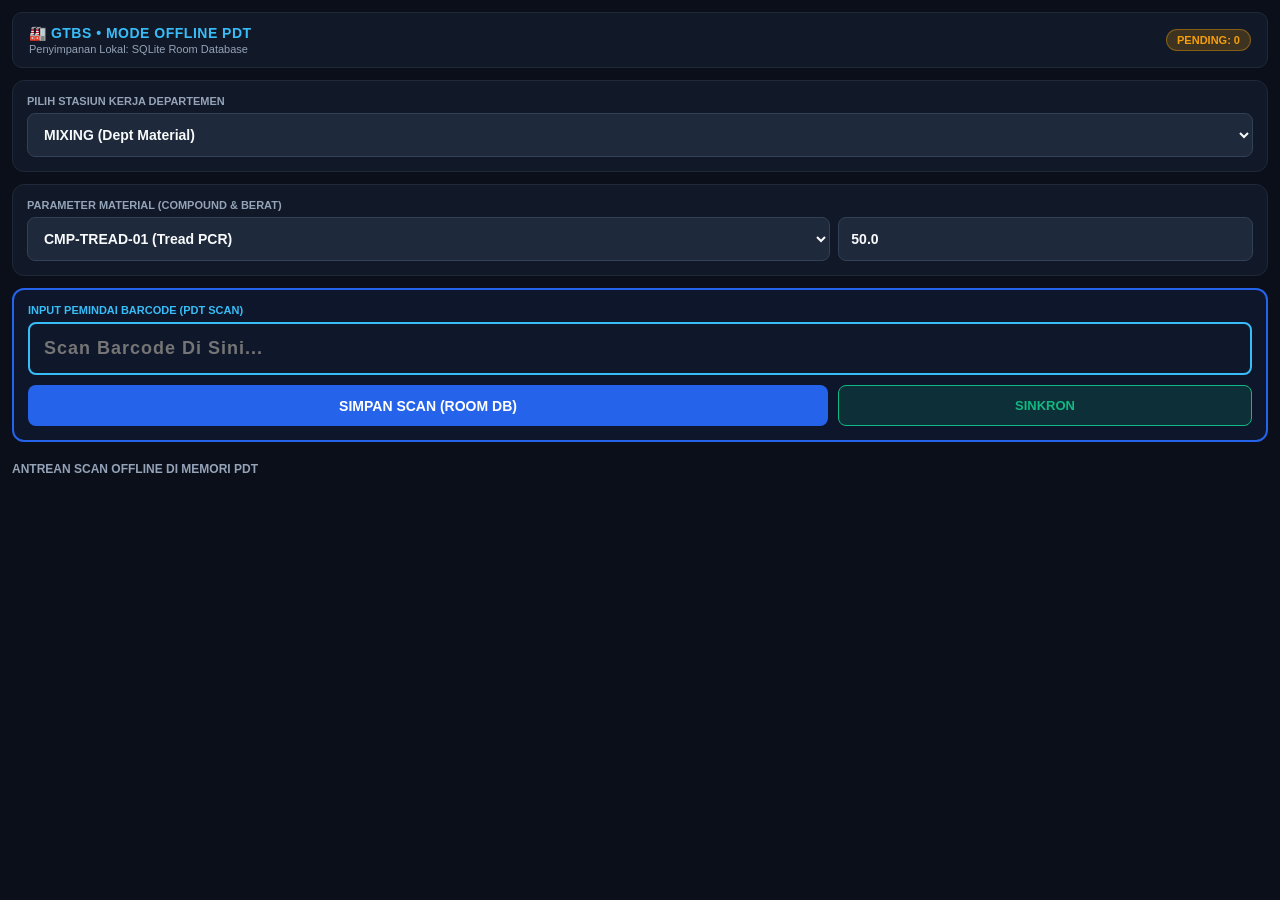
==== mobile/app/src/main/assets/www/index.html @ cff424f1 "Update UI/UX mobile app" ====
﻿<!DOCTYPE html>
<html lang="id">
<head>
    <meta charset="UTF-8">
    <meta name="viewport" content="width=device-width, initial-scale=1.0, maximum-scale=1.0, user-scalable=no">
    <title>GTBS - Mode Offline PDT (Local Room DB)</title>
    <link rel="stylesheet" href="style.css">
    <style>
        body {
            background-color: #0b0f19;
            color: #f9fafb;
            padding: 12px;
            font-family: 'Inter', -apple-system, sans-serif;
            margin: 0;
            display: flex;
            flex-direction: column;
            min-height: 100vh;
        }
        .offline-header {
            display: flex;
            justify-content: space-between;
            align-items: center;
            background: #111827;
            border: 1px solid #1f2937;
            padding: 12px 16px;
            border-radius: 10px;
            margin-bottom: 12px;
        }
        .offline-title {
            font-size: 14px;
            font-weight: 800;
            color: #38bdf8;
            letter-spacing: 0.5px;
        }
        .offline-badge {
            background: rgba(245, 158, 11, 0.2);
            color: #f59e0b;
            border: 1px solid rgba(245, 158, 11, 0.4);
            padding: 4px 10px;
            border-radius: 20px;
            font-size: 11px;
            font-weight: 700;
        }
        .pdt-card {
            background: #111827;
            border: 1px solid #1f2937;
            border-radius: 12px;
            padding: 14px;
            margin-bottom: 12px;
        }
        .pdt-label {
            font-size: 11px;
            font-weight: 700;
            color: #94a3b8;
            margin-bottom: 6px;
            text-transform: uppercase;
        }
        .pdt-select, .pdt-input {
            width: 100%;
            background: #1e293b;
            border: 1.5px solid #334155;
            color: #f8fafc;
            padding: 12px;
            border-radius: 8px;
            font-size: 14px;
            font-weight: 600;
            outline: none;
            box-sizing: border-box;
        }
        .pdt-select:focus, .pdt-input:focus {
            border-color: #38bdf8;
            box-shadow: 0 0 10px rgba(56, 189, 248, 0.3);
        }
        .pdt-scan-box {
            border: 2px solid #2563eb;
            background: rgba(37, 99, 235, 0.08);
            border-radius: 12px;
            padding: 14px;
            margin-bottom: 12px;
        }
        .pdt-scan-input {
            width: 100%;
            background: #0f172a;
            border: 2px solid #38bdf8;
            color: #ffffff;
            font-size: 18px;
            font-weight: 800;
            padding: 14px;
            border-radius: 8px;
            letter-spacing: 1px;
            box-sizing: border-box;
            outline: none;
        }
        .btn-action-row {
            display: flex;
            gap: 10px;
            margin-top: 10px;
        }
        .btn-pdt-submit {
            flex: 2;
            background: #2563eb;
            color: #ffffff;
            border: none;
            padding: 12px;
            border-radius: 8px;
            font-weight: 700;
            font-size: 14px;
            cursor: pointer;
        }
        .btn-pdt-sync {
            flex: 1;
            background: rgba(16, 185, 129, 0.15);
            color: #10b981;
            border: 1.5px solid #10b981;
            padding: 12px;
            border-radius: 8px;
            font-weight: 700;
            font-size: 13px;
            cursor: pointer;
        }
        .history-card {
            background: #1e293b;
            border: 1px solid #334155;
            padding: 10px 14px;
            border-radius: 8px;
            margin-bottom: 8px;
            display: flex;
            justify-content: space-between;
            align-items: center;
        }
        .history-bc {
            font-size: 13px;
            font-weight: 700;
            color: #f1f5f9;
        }
        .history-sub {
            font-size: 11px;
            color: #94a3b8;
            margin-top: 2px;
        }
        .badge-pending {
            background: rgba(245, 158, 11, 0.2);
            color: #f59e0b;
            font-size: 10px;
            font-weight: 700;
            padding: 3px 8px;
            border-radius: 4px;
            border: 1px solid rgba(245, 158, 11, 0.4);
        }
    </style>
</head>
<body>

    <!-- TOP HEADER -->
    <div class="offline-header">
        <div>
            <div class="offline-title">🏭 GTBS &bull; MODE OFFLINE PDT</div>
            <div style="font-size: 11px; color: #94a3b8; margin-top: 2px;">Penyimpanan Lokal: SQLite Room Database</div>
        </div>
        <div class="offline-badge" id="badgePendingCount">PENDING: 0</div>
    </div>

    <!-- STATION SELECTOR -->
    <div class="pdt-card">
        <div class="pdt-label">PILIH STASIUN KERJA DEPARTEMEN</div>
        <select class="pdt-select" id="selStation" onchange="switchStationUI()">
            <option value="MIXING_PRODUCED">MIXING (Dept Material)</option>
            <option value="CALENDERING_PRODUCED">CALENDERING (Dept Material)</option>
            <option value="BUILDING_GT_PRODUCED">BUILDING_GT (Dept Building)</option>
            <option value="LORI_CURING_TRANSFER">LORI_CURING (Dept Building)</option>
            <option value="CURING_PRESS_CURED">CURING_PRESS (Dept Curing)</option>
            <option value="TIRE_REPAIRED">REPAIR (Dept Curing)</option>
            <option value="FINAL_INSPECTION_RECORDED">FINAL_INSPECTION (Dept FI)</option>
            <option value="WAREHOUSE_STORED">WAREHOUSE (Gudang Ban Jadi)</option>
        </select>
    </div>

    <!-- CONTEXTUAL PARAMETERS -->
    <div class="pdt-card" id="cardParams">
        <div class="pdt-label" id="lblParamTitle">PARAMETER MATERIAL</div>
        
        <!-- Mixing / Calendering -->
        <div id="grpMaterial" style="display: flex; gap: 8px;">
            <select class="pdt-select" id="selCompound" style="flex: 2;">
                <option value="CMP-TREAD-01">CMP-TREAD-01 (Tread PCR)</option>
                <option value="CMP-SIDE-02">CMP-SIDE-02 (Sidewall)</option>
                <option value="CMP-BASE-01">CMP-BASE-01 (Base)</option>
                <option value="CMP-TBR-01">CMP-TBR-01 (Truck/Bus)</option>
            </select>
            <input type="number" step="0.1" class="pdt-input" id="inpWeight" placeholder="Kg" value="50.0" style="flex: 1;">
        </div>

        <!-- Building GT -->
        <div id="grpBuilding" style="display: none; gap: 8px;">
            <select class="pdt-select" id="selSpec" style="flex: 2;">
                <option value="185/65 R15 ECO">185/65 R15 ECO</option>
                <option value="225/65 R17 HP">225/65 R17 HP</option>
                <option value="195/75 R16C LTR">195/75 R16C LTR</option>
            </select>
            <input type="text" class="pdt-input" id="inpMachine" placeholder="Mesin" value="TBM-01" style="flex: 1;">
        </div>

        <!-- Curing -->
        <div id="grpCuring" style="display: none; gap: 8px;">
            <select class="pdt-select" id="selCavity" style="flex: 1;">
                <option value="LEFT">Cavity LEFT (Kiri)</option>
                <option value="RIGHT">Cavity RIGHT (Kanan)</option>
            </select>
            <select class="pdt-select" id="selDefect" style="flex: 1;">
                <option value="None">None (Normal)</option>
                <option value="Blister">Blister</option>
                <option value="Tread crack">Tread crack</option>
            </select>
        </div>

        <!-- Final Inspection -->
        <div id="grpInspection" style="display: none; gap: 8px;">
            <select class="pdt-select" id="selQcGrade" style="flex: 1;">
                <option value="PASS">PASS (Lolos QC)</option>
                <option value="REPAIR">REPAIR</option>
                <option value="SCRAP">SCRAP</option>
            </select>
            <input type="text" class="pdt-input" id="inpDefectNotes" placeholder="Catatan Cacat" style="flex: 1;">
        </div>

        <!-- Warehouse -->
        <div id="grpWarehouse" style="display: none;">
            <input type="text" class="pdt-input" id="inpRackCode" placeholder="Scan / Ketik Lokasi Rak (RAK-A01)" value="RAK-A01">
        </div>
    </div>

    <!-- SCANNER INPUT -->
    <div class="pdt-scan-box">
        <div class="pdt-label" style="color: #38bdf8;">INPUT PEMINDAI BARCODE (PDT SCAN)</div>
        <input type="text" class="pdt-scan-input" id="inpBarcode" placeholder="Scan Barcode Di Sini..." autofocus autocomplete="off">
        <div class="btn-action-row">
            <button class="btn-pdt-submit" onclick="submitScan()">SIMPAN SCAN (ROOM DB)</button>
            <button class="btn-pdt-sync" onclick="syncServer()">SINKRON</button>
        </div>
    </div>

    <!-- RECENT OFFLINE SCANS -->
    <div style="font-size: 12px; font-weight: 700; color: #94a3b8; margin: 8px 0;">ANTREAN SCAN OFFLINE DI MEMORI PDT</div>
    <div id="historyList"></div>

    <script>
        let localHistory = [];

        function switchStationUI() {
            const st = document.getElementById('selStation').value;
            document.getElementById('grpMaterial').style.display = 'none';
            document.getElementById('grpBuilding').style.display = 'none';
            document.getElementById('grpCuring').style.display = 'none';
            document.getElementById('grpInspection').style.display = 'none';
            document.getElementById('grpWarehouse').style.display = 'none';

            if (st.includes('MIXING') || st.includes('CALENDERING')) {
                document.getElementById('grpMaterial').style.display = 'flex';
                document.getElementById('lblParamTitle').innerText = 'PARAMETER MATERIAL (COMPOUND & BERAT)';
            } else if (st.includes('BUILDING') || st.includes('LORI')) {
                document.getElementById('grpBuilding').style.display = 'flex';
                document.getElementById('lblParamTitle').innerText = 'PARAMETER PERAKITAN TBM (UKURAN & MESIN)';
            } else if (st.includes('CURING') || st.includes('REPAIR')) {
                document.getElementById('grpCuring').style.display = 'flex';
                document.getElementById('lblParamTitle').innerText = 'PARAMETER CURING (CAVITY & DEFECT)';
            } else if (st.includes('FINAL_INSPECTION')) {
                document.getElementById('grpInspection').style.display = 'flex';
                document.getElementById('lblParamTitle').innerText = 'PARAMETER QC INSPECTION (GRADE)';
            } else if (st.includes('WAREHOUSE')) {
                document.getElementById('grpWarehouse').style.display = 'block';
                document.getElementById('lblParamTitle').innerText = 'SMART RACK ROUTING (LOKASI RAK)';
            }
            document.getElementById('inpBarcode').focus();
        }

        function submitScan() {
            const inp = document.getElementById('inpBarcode');
            const barcode = inp.value.trim().toUpperCase();
            if (!barcode) {
                alert('Silakan scan atau masukkan barcode!');
                return;
            }

            const station = document.getElementById('selStation').value;
            let details = "Stasiun " + station;
            let qty = 1.0;
            let status = "NORMAL";

            if (station.includes('MIXING') || station.includes('CALENDERING')) {
                const cmp = document.getElementById('selCompound').value;
                qty = parseFloat(document.getElementById('inpWeight').value) || 50.0;
                details = "Material: " + cmp + " (" + qty + " Kg)";
            } else if (station.includes('BUILDING')) {
                const spec = document.getElementById('selSpec').value;
                const mch = document.getElementById('inpMachine').value;
                details = "Spec: " + spec + " | Mesin: " + mch;
            } else if (station.includes('CURING') || station.includes('REPAIR')) {
                const cav = document.getElementById('selCavity').value;
                const def = document.getElementById('selDefect').value;
                details = "Cavity: " + cav + " | Defect: " + def;
            } else if (station.includes('FINAL_INSPECTION')) {
                status = document.getElementById('selQcGrade').value;
                details = "Grade QC: " + status;
            } else if (station.includes('WAREHOUSE')) {
                const rk = document.getElementById('inpRackCode').value;
                details = "Alokasi Rak: " + rk;
            }

            // Save to native Android Room Database
            if (window.AndroidPDT) {
                window.AndroidPDT.saveOfflineScan(barcode, station, details, qty, status);
            }

            localHistory.unshift({ barcode: barcode, station: station, details: details, time: new Date().toLocaleTimeString() });
            inp.value = '';
            inp.focus();
            renderHistory();
        }

        function renderHistory() {
            const list = document.getElementById('historyList');
            list.innerHTML = '';
            localHistory.slice(0, 15).forEach(item => {
                const card = document.createElement('div');
                card.className = 'history-card';
                card.innerHTML = `
                    <div>
                        <div class="history-bc">${item.barcode}</div>
                        <div class="history-sub">${item.station} &bull; ${item.details}</div>
                    </div>
                    <div class="badge-pending">PENDING (LOCAL)</div>
                `;
                list.appendChild(card);
            });

            if (window.AndroidPDT) {
                document.getElementById('badgePendingCount').innerText = 'PENDING: ' + window.AndroidPDT.getPendingCount();
            } else {
                document.getElementById('badgePendingCount').innerText = 'PENDING: ' + localHistory.length;
            }
        }

        function syncServer() {
            if (window.AndroidPDT) {
                window.AndroidPDT.syncNow();
                window.AndroidPDT.showToast('Mencoba menyinkronkan data antrean offline...');
            } else {
                alert('Mencoba sinkronisasi ke server...');
            }
        }

        document.getElementById('inpBarcode').addEventListener('keypress', function(e) {
            if (e.key === 'Enter') {
                submitScan();
            }
        });

        window.onload = function() {
            switchStationUI();
            if (window.AndroidPDT) {
                document.getElementById('badgePendingCount').innerText = 'PENDING: ' + window.AndroidPDT.getPendingCount();
            }
        };
    </script>
</body>
</html>
---- mobile/app/src/main/assets/www/style.css ----
/* ==========================================================================
   GTBS - Gajah Tunggal Barcode System (ERP + SCADA)
   Modern Premium Dark/Light Responsive UI
   ========================================================================== */

:root {
    --bg-primary: #0b0f19;
    --bg-secondary: #111827;
    --bg-card: rgba(17, 24, 39, 0.85);
    --bg-input: #1f2937;
    --border-color: #374151;
    --text-primary: #f9fafb;
    --text-secondary: #9ca3af;
    --text-muted: #6b7280;
    
    --color-accent: #3b82f6;
    --color-accent-hover: #2563eb;
    --color-success: #10b981;
    --color-warning: #f59e0b;
    --color-danger: #ef4444;
    --color-info: #06b6d4;

    --sidebar-width: 260px;
    --header-height: 64px;
    --radius-sm: 6px;
    --radius-md: 10px;
    --radius-lg: 14px;
    --shadow-main: 0 10px 25px -5px rgba(0, 0, 0, 0.4), 0 8px 10px -6px rgba(0, 0, 0, 0.3);
}

[data-theme="light"] {
    --bg-primary: #f3f4f6;
    --bg-secondary: #ffffff;
    --bg-card: rgba(255, 255, 255, 0.95);
    --bg-input: #f9fafb;
    --border-color: #e5e7eb;
    --text-primary: #111827;
    --text-secondary: #4b5563;
    --text-muted: #9ca3af;
    --shadow-main: 0 10px 25px -5px rgba(0, 0, 0, 0.08), 0 8px 10px -6px rgba(0, 0, 0, 0.04);
}

* {
    margin: 0;
    padding: 0;
    box-sizing: border-box;
    font-family: 'Inter', -apple-system, BlinkMacSystemFont, "Segoe UI", Roboto, sans-serif;
}

body {
    background-color: var(--bg-primary);
    color: var(--text-primary);
    min-height: 100vh;
    display: flex;
    overflow-x: hidden;
}

/* Sidebar */
.sidebar {
    width: var(--sidebar-width);
    background: var(--bg-secondary);
    border-right: 1px solid var(--border-color);
    display: flex;
    flex-direction: column;
    position: fixed;
    top: 0;
    bottom: 0;
    left: 0;
    z-index: 100;
    transition: transform 0.3s ease;
}

.sidebar-header {
    height: var(--header-height);
    display: flex;
    align-items: center;
    padding: 0 20px;
    gap: 12px;
    border-bottom: 1px solid var(--border-color);
}

.sidebar-logo {
    width: 38px;
    height: 38px;
    background: linear-gradient(135deg, #2563eb, #1d4ed8);
    border-radius: var(--radius-md);
    display: flex;
    align-items: center;
    justify-content: center;
    color: #fff;
    font-weight: 800;
    font-size: 18px;
    box-shadow: 0 4px 12px rgba(37, 99, 235, 0.4);
}

.sidebar-title {
    font-size: 17px;
    font-weight: 700;
    color: var(--text-primary);
    letter-spacing: -0.3px;
}

.sidebar-subtitle {
    font-size: 11px;
    color: var(--text-secondary);
    font-weight: 500;
}

.sidebar-nav {
    flex: 1;
    overflow-y: auto;
    padding: 16px 12px;
    display: flex;
    flex-direction: column;
    gap: 4px;
}

.nav-section-title {
    font-size: 11px;
    text-transform: uppercase;
    font-weight: 700;
    letter-spacing: 0.8px;
    color: var(--text-muted);
    padding: 12px 12px 6px 12px;
}

.nav-item {
    display: flex;
    align-items: center;
    gap: 12px;
    padding: 10px 14px;
    color: var(--text-secondary);
    text-decoration: none;
    font-size: 13.5px;
    font-weight: 500;
    border-radius: var(--radius-sm);
    transition: all 0.2s ease;
}

.nav-item:hover {
    background: rgba(59, 130, 246, 0.1);
    color: var(--color-accent);
}

.nav-item.active {
    background: var(--color-accent);
    color: #ffffff;
    font-weight: 600;
    box-shadow: 0 4px 12px rgba(59, 130, 246, 0.35);
}

.nav-item svg {
    width: 18px;
    height: 18px;
    flex-shrink: 0;
}

.sidebar-footer {
    padding: 16px;
    border-top: 1px solid var(--border-color);
    background: rgba(0,0,0,0.05);
}

.user-badge {
    display: flex;
    align-items: center;
    gap: 10px;
}

.user-avatar {
    width: 36px;
    height: 36px;
    border-radius: 50%;
    background: linear-gradient(135deg, #10b981, #059669);
    display: flex;
    align-items: center;
    justify-content: center;
    color: white;
    font-weight: 700;
    font-size: 14px;
}

.user-meta {
    flex: 1;
    overflow: hidden;
}

.user-name {
    font-size: 13px;
    font-weight: 600;
    white-space: nowrap;
    overflow: hidden;
    text-overflow: ellipsis;
}

.user-role {
    font-size: 11px;
    color: var(--color-accent);
    text-transform: capitalize;
}

/* Main Content Area */
.main-wrapper {
    flex: 1;
    margin-left: var(--sidebar-width);
    display: flex;
    flex-direction: column;
    min-height: 100vh;
    width: calc(100% - var(--sidebar-width));
}

.header {
    min-height: var(--header-height);
    background: var(--bg-secondary);
    border-bottom: 1px solid var(--border-color);
    display: flex;
    align-items: center;
    justify-content: space-between;
    padding: 0 20px;
    position: sticky;
    top: 0;
    z-index: 90;
    gap: 12px;
}

.header-left {
    display: flex;
    align-items: center;
    gap: 12px;
    min-width: 0;
    flex: 1;
}

.header-heading-group {
    display: flex;
    align-items: center;
    gap: 10px;
    min-width: 0;
    flex-wrap: wrap;
}

.mobile-toggle {
    display: none;
    background: transparent;
    border: none;
    color: var(--text-primary);
    cursor: pointer;
    padding: 6px;
    flex-shrink: 0;
}

.page-title {
    font-size: clamp(14px, 1.8vw, 18px);
    font-weight: 700;
    color: var(--text-primary);
    white-space: nowrap;
    overflow: hidden;
    text-overflow: ellipsis;
    max-width: 320px;
}

.shift-pill {
    display: inline-flex;
    align-items: center;
    gap: 6px;
    background: rgba(59, 130, 246, 0.12);
    border: 1px solid rgba(59, 130, 246, 0.28);
    color: #60a5fa;
    padding: 4px 10px;
    border-radius: 999px;
    font-size: 11.5px;
    font-weight: 600;
    white-space: nowrap;
    flex-shrink: 0;
}

.shift-pulse-dot {
    width: 6px;
    height: 6px;
    border-radius: 50%;
    background: #10b981;
    box-shadow: 0 0 6px #10b981;
    animation: pulseDot 2s infinite;
}

@keyframes pulseDot {
    0% { opacity: 0.4; }
    50% { opacity: 1; transform: scale(1.2); }
    100% { opacity: 0.4; }
}

.shift-hours {
    font-size: 10.5px;
    opacity: 0.85;
    font-weight: 500;
}

.header-right {
    display: flex;
    align-items: center;
    gap: 8px;
    flex-shrink: 0;
}

.live-clock-badge {
    display: inline-flex;
    align-items: center;
    gap: 6px;
    background: rgba(255, 255, 255, 0.04);
    border: 1px solid var(--border-color);
    padding: 6px 10px;
    border-radius: var(--radius-sm);
    font-size: 12px;
    font-weight: 600;
    color: var(--text-secondary);
    white-space: nowrap;
}

.clock-svg {
    color: var(--color-accent);
}

.clock-tz {
    font-size: 10px;
    color: var(--text-muted);
    font-weight: 500;
}

.header-btn {
    background: var(--bg-input);
    border: 1px solid var(--border-color);
    color: var(--text-primary);
    padding: 6px 10px;
    border-radius: var(--radius-sm);
    font-size: 12.5px;
    font-weight: 600;
    cursor: pointer;
    display: inline-flex;
    align-items: center;
    gap: 6px;
    text-decoration: none;
    transition: all 0.2s;
    white-space: nowrap;
    flex-shrink: 0;
}

.header-btn:hover {
    border-color: var(--color-accent);
    color: var(--color-accent);
}

.header-btn-icon {
    padding: 7px;
}

.btn-sos {
    background: rgba(239, 68, 68, 0.15);
    border-color: rgba(239, 68, 68, 0.4);
    color: #f87171;
    font-weight: 700;
}

.btn-sos:hover {
    background: #ef4444;
    border-color: #ef4444;
    color: white;
}

.btn-logout {
    background: rgba(239, 68, 68, 0.08);
    border-color: rgba(239, 68, 68, 0.25);
    color: #fca5a5;
}

.btn-logout:hover {
    background: #dc2626;
    border-color: #dc2626;
    color: white;
}

.content-body {
    padding: 24px;
    flex: 1;
}

/* Common Layout Components */
.kpi-grid {
    display: grid;
    grid-template-columns: repeat(auto-fit, minmax(220px, 1fr));
    gap: 16px;
    margin-bottom: 24px;
}

.kpi-card {
    background: var(--bg-card);
    border: 1px solid var(--border-color);
    border-radius: var(--radius-md);
    padding: 18px;
    box-shadow: var(--shadow-main);
    display: flex;
    flex-direction: column;
    gap: 8px;
    cursor: pointer;
    transition: transform 0.2s, border-color 0.2s;
}

.kpi-card:hover, .kpi-card.active {
    transform: translateY(-2px);
    border-color: var(--color-accent);
}

.kpi-title {
    font-size: 12px;
    text-transform: uppercase;
    color: var(--text-secondary);
    font-weight: 600;
    letter-spacing: 0.5px;
}

.kpi-value {
    font-size: 28px;
    font-weight: 800;
    color: var(--text-primary);
}

.kpi-meta {
    font-size: 12px;
    color: var(--text-muted);
}

.card {
    background: var(--bg-card);
    border: 1px solid var(--border-color);
    border-radius: var(--radius-md);
    padding: 20px;
    margin-bottom: 24px;
    box-shadow: var(--shadow-main);
}

.card-header {
    display: flex;
    align-items: center;
    justify-content: space-between;
    margin-bottom: 18px;
    flex-wrap: wrap;
    gap: 12px;
}

.card-title {
    font-size: 16px;
    font-weight: 700;
    color: var(--text-primary);
    display: flex;
    align-items: center;
    gap: 8px;
}

/* Forms */
.form-grid {
    display: grid;
    grid-template-columns: repeat(auto-fit, minmax(260px, 1fr));
    gap: 16px;
    margin-bottom: 16px;
}

.form-group {
    display: flex;
    flex-direction: column;
    gap: 6px;
}

.form-label {
    font-size: 12.5px;
    font-weight: 600;
    color: var(--text-secondary);
}

.form-label.required::after {
    content: " *";
    color: var(--color-danger);
}

.form-input, .form-select, .form-textarea {
    background: var(--bg-input);
    border: 1px solid var(--border-color);
    border-radius: var(--radius-sm);
    padding: 10px 14px;
    color: var(--text-primary);
    font-size: 13.5px;
    transition: border-color 0.2s, box-shadow 0.2s;
    width: 100%;
}

.form-input:focus, .form-select:focus, .form-textarea:focus {
    outline: none;
    border-color: var(--color-accent);
    box-shadow: 0 0 0 3px rgba(59, 130, 246, 0.25);
}

.form-input[readonly] {
    opacity: 0.75;
    cursor: not-allowed;
    background: rgba(0,0,0,0.1);
}

/* Buttons */
.btn {
    display: inline-flex;
    align-items: center;
    justify-content: center;
    gap: 8px;
    padding: 10px 18px;
    border-radius: var(--radius-sm);
    font-size: 13.5px;
    font-weight: 600;
    cursor: pointer;
    border: none;
    text-decoration: none;
    transition: all 0.2s ease;
}

.btn-primary {
    background: var(--color-accent);
    color: white;
}
.btn-primary:hover {
    background: var(--color-accent-hover);
}

.btn-success {
    background: var(--color-success);
    color: white;
}
.btn-success:hover {
    background: #059669;
}

.btn-danger {
    background: var(--color-danger);
    color: white;
}
.btn-danger:hover {
    background: #dc2626;
}

.btn-secondary {
    background: var(--bg-input);
    color: var(--text-primary);
    border: 1px solid var(--border-color);
}
.btn-secondary:hover {
    background: var(--border-color);
}

.btn-sm {
    padding: 6px 10px;
    font-size: 12px;
}

/* Tables */
.table-responsive {
    width: 100%;
    overflow-x: auto;
    border-radius: var(--radius-sm);
    border: 1px solid var(--border-color);
}

.table {
    width: 100%;
    border-collapse: collapse;
    font-size: 13px;
    text-align: left;
}

.table th {
    background: rgba(0,0,0,0.2);
    padding: 12px 14px;
    color: var(--text-secondary);
    font-weight: 600;
    border-bottom: 1px solid var(--border-color);
    white-space: nowrap;
}

.table td {
    padding: 12px 14px;
    border-bottom: 1px solid var(--border-color);
    color: var(--text-primary);
    vertical-align: middle;
}

.table tbody tr:hover {
    background: rgba(255, 255, 255, 0.02);
}

/* Badges */
.badge {
    display: inline-flex;
    align-items: center;
    padding: 3px 8px;
    border-radius: 999px;
    font-size: 11px;
    font-weight: 700;
    text-transform: uppercase;
}

.badge-success {
    background: rgba(16, 185, 129, 0.15);
    color: #34d399;
    border: 1px solid rgba(16, 185, 129, 0.3);
}

.badge-danger {
    background: rgba(239, 68, 68, 0.15);
    color: #f87171;
    border: 1px solid rgba(239, 68, 68, 0.3);
}

.badge-warning {
    background: rgba(245, 158, 11, 0.15);
    color: #fbbf24;
    border: 1px solid rgba(245, 158, 11, 0.3);
}

.badge-info {
    background: rgba(6, 182, 212, 0.15);
    color: #38bdf8;
    border: 1px solid rgba(6, 182, 212, 0.3);
}

/* Tabs */
.tabs {
    display: flex;
    gap: 8px;
    border-bottom: 1px solid var(--border-color);
    margin-bottom: 20px;
    overflow-x: auto;
    padding-bottom: 4px;
}

.tab-btn {
    background: transparent;
    border: none;
    color: var(--text-secondary);
    font-size: 13.5px;
    font-weight: 600;
    padding: 10px 16px;
    border-radius: var(--radius-sm);
    cursor: pointer;
    white-space: nowrap;
    transition: all 0.2s;
}

.tab-btn:hover {
    color: var(--color-accent);
    background: rgba(59, 130, 246, 0.05);
}

.tab-btn.active {
    color: white;
    background: var(--color-accent);
}

/* Modal */
.modal-overlay {
    position: fixed;
    top: 0;
    left: 0;
    right: 0;
    bottom: 0;
    background: rgba(0, 0, 0, 0.7);
    backdrop-filter: blur(4px);
    display: none;
    align-items: center;
    justify-content: center;
    z-index: 1000;
    padding: 16px;
}

.modal-overlay.open {
    display: flex;
}

.modal-dialog {
    background: var(--bg-secondary);
    border: 1px solid var(--border-color);
    border-radius: var(--radius-lg);
    width: 100%;
    max-width: 580px;
    max-height: 90vh;
    overflow-y: auto;
    box-shadow: 0 25px 50px -12px rgba(0,0,0,0.5);
    display: flex;
    flex-direction: column;
}

.modal-header {
    padding: 18px 22px;
    border-bottom: 1px solid var(--border-color);
    display: flex;
    align-items: center;
    justify-content: space-between;
}

.modal-title {
    font-size: 16px;
    font-weight: 700;
}

.modal-close {
    background: transparent;
    border: none;
    color: var(--text-secondary);
    font-size: 20px;
    cursor: pointer;
}

.modal-body {
    padding: 22px;
}

.modal-footer {
    padding: 16px 22px;
    border-top: 1px solid var(--border-color);
    display: flex;
    justify-content: flex-end;
    gap: 10px;
}

/* Warehouse 300 Racks Grid */
.rack-grid-container {
    display: grid;
    grid-template-columns: repeat(auto-fill, minmax(42px, 1fr));
    gap: 6px;
    max-height: 480px;
    overflow-y: auto;
    padding: 12px;
    background: var(--bg-input);
    border-radius: var(--radius-md);
    border: 1px solid var(--border-color);
}

.rack-cell {
    aspect-ratio: 1;
    display: flex;
    flex-direction: column;
    align-items: center;
    justify-content: center;
    border-radius: 4px;
    font-size: 10px;
    font-weight: 700;
    cursor: pointer;
    transition: transform 0.15s, box-shadow 0.15s;
    user-select: none;
}

.rack-cell:hover {
    transform: scale(1.15);
    z-index: 5;
    box-shadow: 0 4px 10px rgba(0,0,0,0.4);
}

.rack-empty {
    background: rgba(16, 185, 129, 0.2);
    border: 1px solid rgba(16, 185, 129, 0.5);
    color: #34d399;
}

.rack-occupied {
    background: rgba(239, 68, 68, 0.25);
    border: 1px solid rgba(239, 68, 68, 0.6);
    color: #f87171;
}

/* Responsive adjustments across all devices (Desktop, Tablet, Mobile) */
.sidebar-logo img {
    width: 100%;
    height: 100%;
    object-fit: contain;
    border-radius: inherit;
    display: block;
}

@media (max-width: 900px) {
    .sidebar {
        transform: translateX(-100%);
    }
    .sidebar.open {
        transform: translateX(0);
    }
    .main-wrapper {
        margin-left: 0;
        width: 100%;
    }
    .mobile-toggle {
        display: flex;
        align-items: center;
        justify-content: center;
    }
}

@media (max-width: 768px) {
    .header {
        padding: 0 12px;
        gap: 8px;
        min-height: 56px;
    }
    .header-left {
        gap: 8px;
        min-width: 0;
        flex: 1 1 auto;
        overflow: hidden;
    }
    .page-title {
        font-size: 14.5px;
        max-width: 170px;
        white-space: nowrap;
        overflow: hidden;
        text-overflow: ellipsis;
    }
    .shift-pill {
        padding: 3px 8px;
        font-size: 11px;
        flex-shrink: 0;
    }
    .shift-hours {
        display: none !important;
    }
    .header-right {
        gap: 6px;
        flex-shrink: 0;
    }
    .btn-sos-text {
        display: none !important;
    }
    .btn-logout-text {
        display: none !important;
    }
    .live-clock-badge {
        padding: 5px 8px;
        font-size: 11.5px;
    }
}

/* Penyesuaian Khusus Layar Smartphone (360px - 576px) */
/* Mencegah tabrakan antara jam digital, judul halaman, dan tombol aksi */
@media (max-width: 576px) {
    .header {
        padding: 0 8px;
        min-height: 52px;
        height: 52px;
        gap: 6px;
        justify-content: space-between;
    }
    .header-left {
        gap: 6px;
        min-width: 0;
        flex: 1 1 auto;
        overflow: hidden;
    }
    .mobile-toggle {
        padding: 4px;
        width: 32px;
        height: 32px;
        flex-shrink: 0;
    }
    .page-title {
        font-size: 13px;
        font-weight: 700;
        max-width: 135px;
        white-space: nowrap;
        overflow: hidden;
        text-overflow: ellipsis;
        flex-shrink: 1;
    }
    /* Sembunyikan badge shift di top bar HP agar judul lega (sudah tampil di sidebar & dashboard) */
    .shift-pill {
        display: none !important;
    }
    
    .header-right {
        display: flex;
        align-items: center;
        gap: 5px;
        flex-shrink: 0;
    }
    
    /* Tombol tema disembunyikan di header HP agar tidak memakan tempat (tersedia di sidebar) */
    #themeToggleBtn {
        display: none !important;
    }
    
    /* Jam digital super ramping dan jelas tanpa tabrakan */
    .live-clock-badge {
        display: inline-flex !important;
        align-items: center;
        padding: 4px 7px;
        font-size: 11px;
        font-weight: 700;
        font-family: ui-monospace, SFMono-Regular, Menlo, Monaco, Consolas, "Liberation Mono", "Courier New", monospace;
        letter-spacing: 0.3px;
        border-radius: 5px;
        background: rgba(255, 255, 255, 0.05);
        color: var(--text-primary);
        white-space: nowrap;
        flex-shrink: 0;
    }
    .clock-svg {
        display: none !important;
    }
    .clock-tz {
        display: none !important;
    }
    
    /* Tombol SOS darurat tetap menonjol dan mudah di-tap satu jari */
    .header-btn {
        padding: 5px;
        min-width: 32px;
        height: 32px;
        display: flex;
        align-items: center;
        justify-content: center;
        flex-shrink: 0;
    }
    .btn-sos {
        background: rgba(239, 68, 68, 0.25);
        border: 1px solid #ef4444;
        color: #f87171;
    }
    .btn-sos-text {
        display: none !important;
    }
    .btn-logout {
        min-width: 32px;
        height: 32px;
        padding: 5px;
    }
}

/* Layar Ekstra Sempit (<= 360px) */
@media (max-width: 360px) {
    .header {
        padding: 0 6px;
        gap: 4px;
    }
    .page-title {
        max-width: 105px;
        font-size: 12px;
    }
    .header-right {
        gap: 4px;
    }
    .live-clock-badge {
        padding: 3px 5px;
        font-size: 10.5px;
    }
}
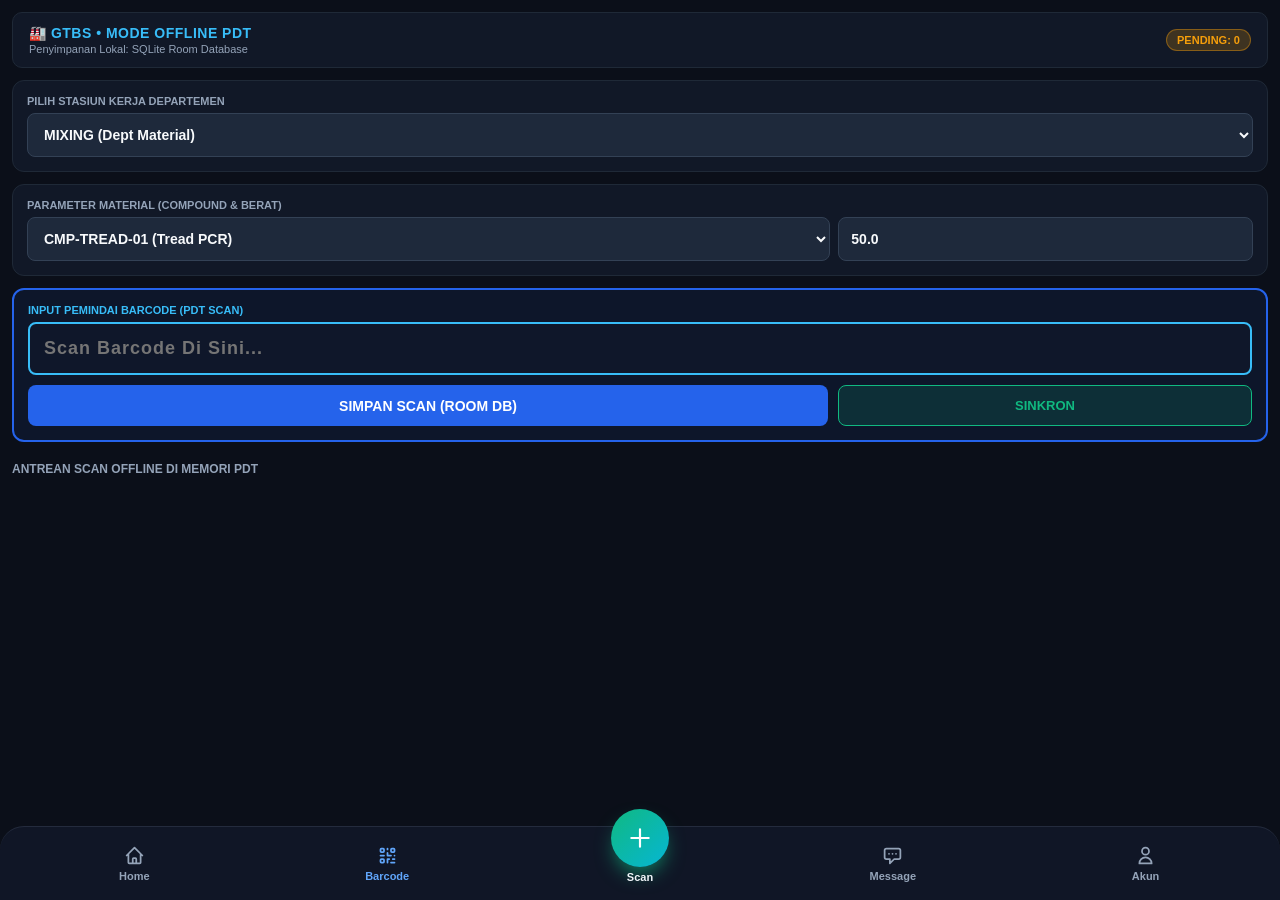
==== commit 5540f864: "feat(mobile): revamp mobile app UI/UX with 5-tab bottom navbar, center scan action, sync desk widget" ====
--- a/mobile/app/src/main/assets/www/index.html
+++ b/mobile/app/src/main/assets/www/index.html
@@ -362,5 +362,36 @@
             }
         };
     </script>
+
+    <!-- ==================== BOTTOM NAVIGATION BAR (5 TAB) ==================== -->
+    <nav class="m-bottom-nav" style="position: fixed; left: 0; right: 0; bottom: 0; z-index: 950; height: 74px; background: rgba(17, 24, 39, 0.95); border-top: 1px solid rgba(148, 163, 184, 0.15); border-radius: 24px 24px 0 0; display: flex; justify-content: space-around; align-items: center; padding: 0 8px;">
+        <a href="index.html" class="m-nav-item" style="color: #94a3b8; text-decoration: none; font-size: 11px; font-weight: 600; display: flex; flex-direction: column; align-items: center; gap: 4px; flex: 1;">
+            <svg width="21" height="21" fill="none" stroke="currentColor" viewBox="0 0 24 24"><path stroke-linecap="round" stroke-linejoin="round" stroke-width="2" d="M3 12l2-2m0 0l7-7 7 7M5 10v10a1 1 0 001 1h3m10-11l2 2m-2-2v10a1 1 0 01-1 1h-3m-6 0a1 1 0 001-1v-4a1 1 0 011-1h2a1 1 0 011 1v4a1 1 0 001 1m-6 0h6"></path></svg>
+            <span>Home</span>
+        </a>
+
+        <a href="index.html" class="m-nav-item active" style="color: #60a5fa; text-decoration: none; font-size: 11px; font-weight: 600; display: flex; flex-direction: column; align-items: center; gap: 4px; flex: 1;">
+            <svg width="21" height="21" fill="none" stroke="currentColor" viewBox="0 0 24 24"><path stroke-linecap="round" stroke-linejoin="round" stroke-width="2" d="M12 4v1m6 11h2m-6 0h-2v4m0-11v3m0 0h.01M12 12h4.01M16 20h4M4 12h4m12 0h.01M5 8h2a1 1 0 001-1V5a1 1 0 00-1-1H5a1 1 0 00-1 1v2a1 1 0 001 1zm12 0h2a1 1 0 001-1V5a1 1 0 00-1-1h-2a1 1 0 00-1 1v2a1 1 0 001 1zM5 20h2a1 1 0 001-1v-2a1 1 0 00-1-1H5a1 1 0 00-1 1v2a1 1 0 001 1z"></path></svg>
+            <span>Barcode</span>
+        </a>
+
+        <button type="button" class="m-nav-item m-scan-action armed" onclick="document.getElementById('barcodeInput')?.focus(); if (window.AndroidPDT) { window.AndroidPDT.triggerVibration(100); window.AndroidPDT.playSuccessBeep(); }" style="background: none; border: none; position: relative; top: -18px; color: #f1f5f9; display: flex; flex-direction: column; align-items: center; flex: 1; cursor: pointer;">
+            <div style="width: 58px; height: 58px; border-radius: 50%; background: linear-gradient(135deg, #10b981, #06b6d4); color: #fff; display: grid; place-items: center; box-shadow: 0 10px 20px -5px rgba(16, 185, 129, 0.7);">
+                <svg width="26" height="26" fill="none" stroke="currentColor" viewBox="0 0 24 24"><path stroke-linecap="round" stroke-linejoin="round" stroke-width="2" d="M12 4v16m8-8H4"></path></svg>
+            </div>
+            <span style="font-size: 11px; font-weight: 700; margin-top: 4px;">Scan</span>
+        </button>
+
+        <a href="login.html" class="m-nav-item" onclick="if (window.AndroidPDT) window.AndroidPDT.showToast('Pesan & K3 membutuhkan koneksi server.'); return false;" style="color: #94a3b8; text-decoration: none; font-size: 11px; font-weight: 600; display: flex; flex-direction: column; align-items: center; gap: 4px; flex: 1;">
+            <svg width="21" height="21" fill="none" stroke="currentColor" viewBox="0 0 24 24"><path stroke-linecap="round" stroke-linejoin="round" stroke-width="2" d="M8 10h.01M12 10h.01M16 10h.01M9 16H5a2 2 0 01-2-2V6a2 2 0 012-2h14a2 2 0 012 2v8a2 2 0 01-2 2h-5l-5 5v-5z"></path></svg>
+            <span>Message</span>
+        </a>
+
+        <a href="login.html" class="m-nav-item" style="color: #94a3b8; text-decoration: none; font-size: 11px; font-weight: 600; display: flex; flex-direction: column; align-items: center; gap: 4px; flex: 1;">
+            <svg width="21" height="21" fill="none" stroke="currentColor" viewBox="0 0 24 24"><path stroke-linecap="round" stroke-linejoin="round" stroke-width="2" d="M16 7a4 4 0 11-8 0 4 4 0 018 0zM12 14a7 7 0 00-7 7h14a7 7 0 00-7-7z"></path></svg>
+            <span>Akun</span>
+        </a>
+    </nav>
+
 </body>
 </html>
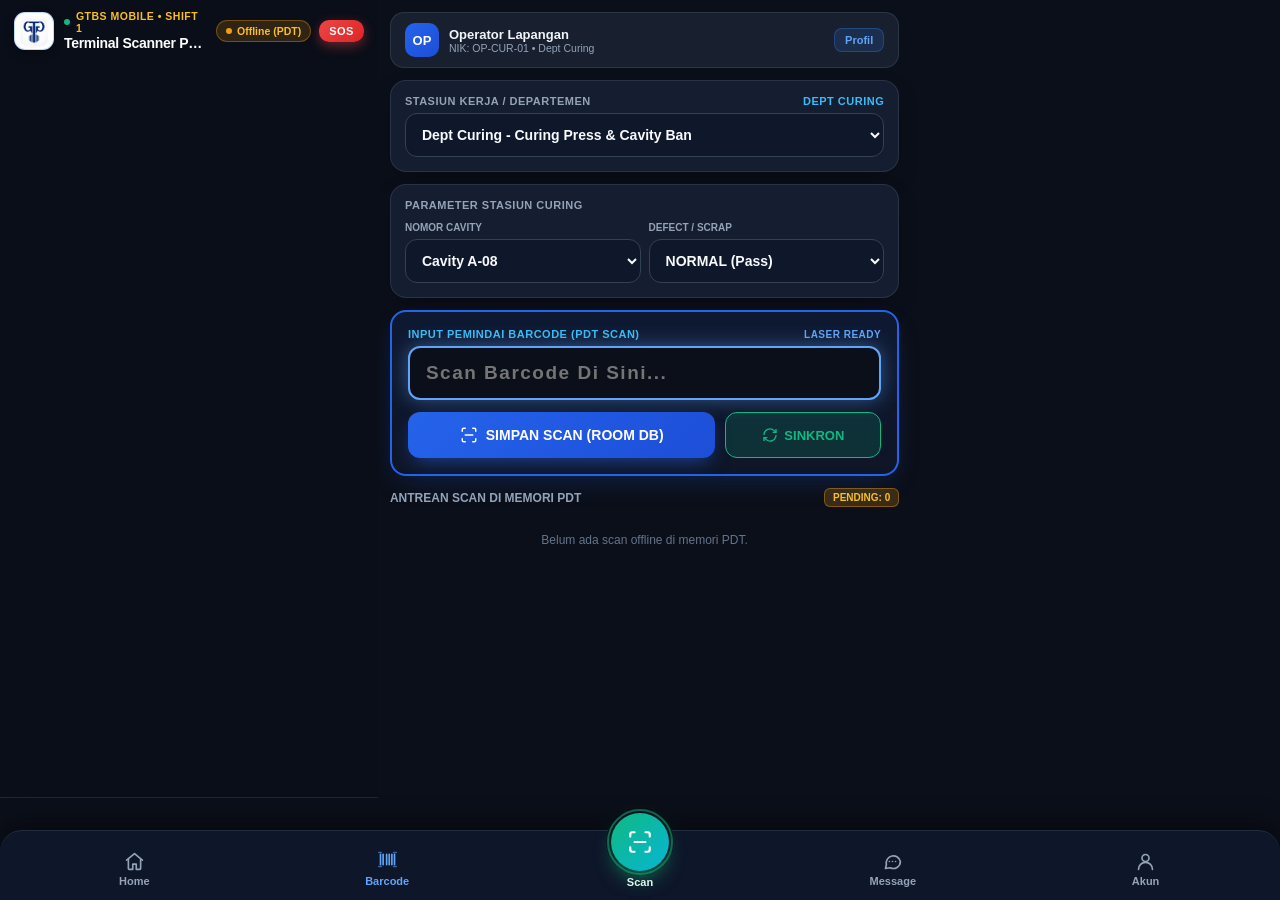
==== commit 48b432b8: "perbaikan mobile app 2" ====
--- a/mobile/app/src/main/assets/www/index.html
+++ b/mobile/app/src/main/assets/www/index.html
@@ -1,283 +1,616 @@
-﻿<!DOCTYPE html>
+<!DOCTYPE html>
 <html lang="id">
 <head>
     <meta charset="UTF-8">
-    <meta name="viewport" content="width=device-width, initial-scale=1.0, maximum-scale=1.0, user-scalable=no">
-    <title>GTBS - Mode Offline PDT (Local Room DB)</title>
+    <meta name="viewport" content="width=device-width, initial-scale=1.0, maximum-scale=1.0, user-scalable=no, viewport-fit=cover">
+    <title>GTBS Mobile - Mode Offline PDT</title>
     <link rel="stylesheet" href="style.css">
+    <link rel="stylesheet" href="mobile.css">
     <style>
+        :root {
+            --m-bg: #0b0f19;
+            --m-surface: #111827;
+            --m-card: #151d30;
+            --m-border: rgba(148, 163, 184, 0.16);
+            --m-text: #f9fafb;
+            --m-text-2: #94a3b8;
+            --m-accent: #3b82f6;
+            --m-success: #10b981;
+            --m-warning: #f59e0b;
+            --m-nav-h: 70px;
+            --m-safe-b: env(safe-area-inset-bottom, 0px);
+        }
+        * { box-sizing: border-box; margin: 0; padding: 0; font-family: -apple-system, BlinkMacSystemFont, "Segoe UI", Roboto, sans-serif; -webkit-tap-highlight-color: transparent; }
         body {
-            background-color: #0b0f19;
-            color: #f9fafb;
-            padding: 12px;
-            font-family: 'Inter', -apple-system, sans-serif;
-            margin: 0;
-            display: flex;
-            flex-direction: column;
+            background-color: var(--m-bg);
+            color: var(--m-text);
             min-height: 100vh;
-        }
-        .offline-header {
-            display: flex;
-            justify-content: space-between;
-            align-items: center;
-            background: #111827;
-            border: 1px solid #1f2937;
-            padding: 12px 16px;
-            border-radius: 10px;
-            margin-bottom: 12px;
-        }
-        .offline-title {
-            font-size: 14px;
-            font-weight: 800;
-            color: #38bdf8;
-            letter-spacing: 0.5px;
-        }
-        .offline-badge {
-            background: rgba(245, 158, 11, 0.2);
-            color: #f59e0b;
-            border: 1px solid rgba(245, 158, 11, 0.4);
-            padding: 4px 10px;
-            border-radius: 20px;
-            font-size: 11px;
-            font-weight: 700;
-        }
+            padding-bottom: calc(var(--m-nav-h) + 32px);
+        }
+
+        /* Top App Bar */
+        .m-appbar {
+            position: sticky; top: 0; z-index: 900;
+            background: rgba(11, 15, 25, 0.94);
+            -webkit-backdrop-filter: blur(16px);
+            backdrop-filter: blur(16px);
+            border-bottom: 1px solid var(--m-border);
+        }
+        .m-appbar-row {
+            display: flex; align-items: center; justify-content: space-between;
+            padding: 10px 14px; gap: 10px;
+        }
+        .m-brand {
+            width: 38px; height: 38px; border-radius: 11px; background: #ffffff;
+            display: grid; place-items: center; padding: 3px;
+            border: 1px solid rgba(96, 165, 250, 0.4);
+            box-shadow: 0 4px 10px rgba(0,0,0,0.3);
+            flex-shrink: 0;
+        }
+        .m-brand img { width: 100%; height: 100%; object-fit: contain; }
+        .m-titles { flex: 1; min-width: 0; }
+        .m-eyebrow {
+            display: flex; align-items: center; gap: 6px; font-size: 10.5px;
+            font-weight: 700; color: #fbbf24; text-transform: uppercase; letter-spacing: 0.5px;
+        }
+        .m-live-dot {
+            width: 7px; height: 7px; border-radius: 50%; background: #f59e0b;
+            box-shadow: 0 0 8px #f59e0b; animation: pulseDot 2s infinite;
+        }
+        @keyframes pulseDot { 0%, 100% { opacity: 1; } 50% { opacity: 0.4; } }
+        .m-title {
+            font-size: 14px; font-weight: 800; color: #ffffff;
+            white-space: nowrap; overflow: hidden; text-overflow: ellipsis;
+        }
+        .m-actions { display: flex; align-items: center; gap: 8px; }
+        .m-net-pill {
+            display: inline-flex; align-items: center; gap: 5px; padding: 4px 9px;
+            border-radius: 999px; font-size: 10.5px; font-weight: 700;
+            background: rgba(245, 158, 11, 0.16); color: #fbbf24;
+            border: 1px solid rgba(245, 158, 11, 0.35);
+        }
+        .m-net-dot { width: 6px; height: 6px; border-radius: 50%; background: #f59e0b; }
+        .m-btn-sos {
+            background: linear-gradient(135deg, #ef4444, #dc2626); color: #fff;
+            border: none; border-radius: 10px; padding: 5px 10px; font-size: 11px;
+            font-weight: 800; cursor: pointer; letter-spacing: 0.5px;
+            box-shadow: 0 4px 12px rgba(239, 68, 68, 0.4);
+        }
+
+        /* Container & Cards */
+        .m-container { padding: 12px; display: flex; flex-direction: column; gap: 12px; }
         .pdt-card {
-            background: #111827;
-            border: 1px solid #1f2937;
-            border-radius: 12px;
-            padding: 14px;
-            margin-bottom: 12px;
+            background: var(--m-card); border: 1px solid var(--m-border);
+            border-radius: 16px; padding: 14px; box-shadow: 0 8px 24px -10px rgba(0,0,0,0.5);
         }
         .pdt-label {
-            font-size: 11px;
-            font-weight: 700;
-            color: #94a3b8;
-            margin-bottom: 6px;
-            text-transform: uppercase;
+            font-size: 11px; font-weight: 700; color: var(--m-text-2);
+            margin-bottom: 6px; text-transform: uppercase; letter-spacing: 0.5px;
+            display: flex; justify-content: space-between; align-items: center;
         }
         .pdt-select, .pdt-input {
-            width: 100%;
-            background: #1e293b;
-            border: 1.5px solid #334155;
-            color: #f8fafc;
-            padding: 12px;
-            border-radius: 8px;
-            font-size: 14px;
-            font-weight: 600;
-            outline: none;
-            box-sizing: border-box;
+            width: 100%; background: #0f172a; border: 1.5px solid #334155;
+            color: #f8fafc; padding: 12px; border-radius: 12px; font-size: 14px;
+            font-weight: 600; outline: none; transition: border-color .2s ease;
         }
         .pdt-select:focus, .pdt-input:focus {
             border-color: #38bdf8;
-            box-shadow: 0 0 10px rgba(56, 189, 248, 0.3);
-        }
+            box-shadow: 0 0 0 3px rgba(56, 189, 248, 0.2);
+        }
+
+        /* User Profile Bar */
+        .user-chip-bar {
+            display: flex; align-items: center; justify-content: space-between;
+            padding: 10px 14px; background: rgba(30, 41, 59, 0.7);
+            border: 1px solid var(--m-border); border-radius: 14px;
+        }
+        .user-chip-info { display: flex; align-items: center; gap: 10px; }
+        .user-avatar-badge {
+            width: 34px; height: 34px; border-radius: 10px; background: linear-gradient(135deg, #2563eb, #1d4ed8);
+            display: grid; place-items: center; font-size: 13px; font-weight: 800; color: #fff;
+        }
+        .user-chip-name { font-size: 13px; font-weight: 700; color: #f1f5f9; }
+        .user-chip-sub { font-size: 10.5px; color: #94a3b8; }
+
+        /* Scanner Box */
         .pdt-scan-box {
             border: 2px solid #2563eb;
-            background: rgba(37, 99, 235, 0.08);
-            border-radius: 12px;
-            padding: 14px;
-            margin-bottom: 12px;
+            background: linear-gradient(180deg, rgba(37, 99, 235, 0.12) 0%, rgba(15, 23, 42, 0.8) 100%);
+            border-radius: 16px; padding: 16px;
+            box-shadow: 0 10px 30px -10px rgba(37, 99, 235, 0.3);
         }
         .pdt-scan-input {
-            width: 100%;
-            background: #0f172a;
-            border: 2px solid #38bdf8;
-            color: #ffffff;
-            font-size: 18px;
-            font-weight: 800;
-            padding: 14px;
-            border-radius: 8px;
-            letter-spacing: 1px;
-            box-sizing: border-box;
-            outline: none;
-        }
-        .btn-action-row {
-            display: flex;
-            gap: 10px;
-            margin-top: 10px;
-        }
+            width: 100%; background: #0b0f19; border: 2px solid #38bdf8;
+            color: #ffffff; font-size: 19px; font-weight: 800; padding: 14px 16px;
+            border-radius: 12px; letter-spacing: 1.5px; outline: none;
+            box-shadow: 0 0 14px rgba(56, 189, 248, 0.25);
+            transition: all .2s ease;
+        }
+        .pdt-scan-input:focus {
+            border-color: #60a5fa;
+            box-shadow: 0 0 20px rgba(96, 165, 250, 0.45);
+        }
+        .btn-action-row { display: flex; gap: 10px; margin-top: 12px; }
         .btn-pdt-submit {
-            flex: 2;
-            background: #2563eb;
-            color: #ffffff;
-            border: none;
-            padding: 12px;
-            border-radius: 8px;
-            font-weight: 700;
-            font-size: 14px;
-            cursor: pointer;
-        }
+            flex: 2; height: 46px; border-radius: 12px; border: none;
+            background: linear-gradient(135deg, #2563eb, #1d4ed8);
+            color: #ffffff; font-weight: 700; font-size: 14px; cursor: pointer;
+            display: flex; align-items: center; justify-content: center; gap: 8px;
+            box-shadow: 0 8px 20px -6px rgba(37, 99, 235, 0.6);
+        }
+        .btn-pdt-submit:active { transform: scale(0.98); }
         .btn-pdt-sync {
-            flex: 1;
-            background: rgba(16, 185, 129, 0.15);
-            color: #10b981;
-            border: 1.5px solid #10b981;
-            padding: 12px;
-            border-radius: 8px;
-            font-weight: 700;
-            font-size: 13px;
-            cursor: pointer;
-        }
+            flex: 1; height: 46px; border-radius: 12px;
+            background: rgba(16, 185, 129, 0.16); color: #10b981;
+            border: 1.5px solid #10b981; font-weight: 700; font-size: 13px;
+            cursor: pointer; display: flex; align-items: center; justify-content: center; gap: 6px;
+        }
+        .btn-pdt-sync:active { transform: scale(0.98); }
+
+        /* History Queue */
         .history-card {
-            background: #1e293b;
-            border: 1px solid #334155;
-            padding: 10px 14px;
-            border-radius: 8px;
-            margin-bottom: 8px;
-            display: flex;
-            justify-content: space-between;
-            align-items: center;
-        }
-        .history-bc {
-            font-size: 13px;
-            font-weight: 700;
-            color: #f1f5f9;
-        }
-        .history-sub {
-            font-size: 11px;
-            color: #94a3b8;
-            margin-top: 2px;
-        }
+            background: rgba(30, 41, 59, 0.6); border: 1px solid var(--m-border);
+            padding: 10px 12px; border-radius: 12px; display: flex;
+            justify-content: space-between; align-items: center;
+        }
+        .history-bc { font-size: 13px; font-weight: 800; color: #38bdf8; font-family: monospace; }
+        .history-sub { font-size: 11px; color: #94a3b8; margin-top: 2px; }
         .badge-pending {
-            background: rgba(245, 158, 11, 0.2);
-            color: #f59e0b;
-            font-size: 10px;
-            font-weight: 700;
-            padding: 3px 8px;
-            border-radius: 4px;
+            background: rgba(245, 158, 11, 0.2); color: #fbbf24;
+            font-size: 10px; font-weight: 700; padding: 3px 8px; border-radius: 6px;
             border: 1px solid rgba(245, 158, 11, 0.4);
+        }
+
+        /* 5-Tab Bottom Nav */
+        .m-bottom-nav {
+            position: fixed; left: 0; right: 0; bottom: 0; z-index: 950;
+            height: var(--m-nav-h);
+            padding: 0 8px var(--m-safe-b);
+            display: flex; justify-content: space-around; align-items: center;
+            background: rgba(15, 23, 42, 0.96);
+            -webkit-backdrop-filter: blur(20px);
+            backdrop-filter: blur(20px);
+            border-top: 1px solid var(--m-border);
+            border-radius: 22px 22px 0 0;
+            box-shadow: 0 -8px 25px rgba(0,0,0,0.4);
+        }
+        .m-nav-item {
+            color: var(--m-text-2); text-decoration: none; font-size: 11px; font-weight: 600;
+            display: flex; flex-direction: column; align-items: center; gap: 3px; flex: 1;
+            position: relative; cursor: pointer; border: none; background: none;
+        }
+        .m-nav-item.active { color: #60a5fa; }
+        .m-nav-badge {
+            position: absolute; top: -4px; right: 20%;
+            background: #ef4444; color: #fff; font-size: 10px; font-weight: 800;
+            padding: 1px 6px; border-radius: 999px; line-height: 1.2;
+        }
+
+        /* Center Scan Button */
+        .m-nav-item.m-scan-action {
+            top: -18px; color: #fff;
+        }
+        .m-scan-btn {
+            position: relative; width: 58px; height: 58px; border-radius: 50%;
+            display: grid; place-items: center; color: #fff;
+            background: linear-gradient(135deg, #10b981 0%, #06b6d4 100%);
+            box-shadow: 0 10px 22px -6px rgba(16, 185, 129, 0.75), 0 0 0 5px var(--m-bg);
+            transition: transform .2s ease;
+        }
+        .m-scan-btn::before {
+            content: ''; position: absolute; inset: -4px; border-radius: 50%;
+            border: 2px solid rgba(16, 185, 129, 0.5);
+            animation: mRing 2.4s ease-out infinite;
+        }
+        @keyframes mRing {
+            0% { transform: scale(0.92); opacity: 0.9; }
+            50% { transform: scale(1.08); opacity: 0.3; }
+            100% { transform: scale(0.92); opacity: 0.9; }
+        }
+        .m-scan-action:active .m-scan-btn { transform: scale(0.9); }
+        .m-scan-action span { margin-top: 2px; font-weight: 700; color: #ffffff; }
+
+        /* Modal Overlay */
+        .m-modal-overlay {
+            position: fixed; inset: 0; z-index: 1000; background: rgba(0,0,0,0.7);
+            -webkit-backdrop-filter: blur(8px); backdrop-filter: blur(8px);
+            display: none; align-items: flex-end; justify-content: center;
+        }
+        .m-modal-overlay.show { display: flex; }
+        .m-modal-sheet {
+            width: 100%; max-width: 480px; background: var(--m-surface);
+            border-top: 1px solid var(--m-border); border-radius: 24px 24px 0 0;
+            padding: 20px 18px calc(24px + var(--m-safe-b)); box-shadow: 0 -10px 30px rgba(0,0,0,0.6);
+            animation: slideUp .25s ease-out;
+        }
+        @keyframes slideUp { from { transform: translateY(100%); } to { transform: translateY(0); } }
+        .m-modal-header {
+            display: flex; justify-content: space-between; align-items: center; margin-bottom: 16px;
+        }
+        .m-modal-title { font-size: 16px; font-weight: 800; color: #ffffff; }
+        .m-modal-close {
+            background: rgba(255,255,255,0.1); border: none; color: #94a3b8;
+            width: 28px; height: 28px; border-radius: 50%; font-size: 14px;
+            font-weight: 800; cursor: pointer; display: grid; place-items: center;
+        }
+        .btn-logout {
+            width: 100%; height: 46px; border-radius: 12px; border: none;
+            background: linear-gradient(135deg, #ef4444, #dc2626);
+            color: #ffffff; font-weight: 700; font-size: 14px; cursor: pointer;
+            display: flex; align-items: center; justify-content: center; gap: 8px; margin-top: 16px;
+            box-shadow: 0 8px 20px -6px rgba(239, 68, 68, 0.5);
         }
     </style>
 </head>
 <body>
 
-    <!-- TOP HEADER -->
-    <div class="offline-header">
-        <div>
-            <div class="offline-title">🏭 GTBS &bull; MODE OFFLINE PDT</div>
-            <div style="font-size: 11px; color: #94a3b8; margin-top: 2px;">Penyimpanan Lokal: SQLite Room Database</div>
+    <!-- ==================== TOP APP BAR ==================== -->
+    <header class="m-appbar">
+        <div class="m-appbar-row">
+            <a href="index.html" class="m-brand" title="GT Barcode System">
+                <img src="assets/img/Logo_Aplikasi.png" alt="GT">
+            </a>
+            <div class="m-titles">
+                <div class="m-eyebrow">
+                    <span class="m-live-dot"></span>
+                    <span id="barShift">GTBS MOBILE &bull; Shift 1</span>
+                </div>
+                <div class="m-title" id="barStationTitle">Terminal Scanner PDT</div>
+            </div>
+            <div class="m-actions">
+                <span class="m-net-pill" id="mNetBadge">
+                    <span class="m-net-dot"></span>
+                    <span>Offline (PDT)</span>
+                </span>
+                <button type="button" class="m-btn-sos" onclick="triggerSos()" title="Darurat K3">
+                    SOS
+                </button>
+            </div>
         </div>
-        <div class="offline-badge" id="badgePendingCount">PENDING: 0</div>
-    </div>
-
-    <!-- STATION SELECTOR -->
-    <div class="pdt-card">
-        <div class="pdt-label">PILIH STASIUN KERJA DEPARTEMEN</div>
-        <select class="pdt-select" id="selStation" onchange="switchStationUI()">
-            <option value="MIXING_PRODUCED">MIXING (Dept Material)</option>
-            <option value="CALENDERING_PRODUCED">CALENDERING (Dept Material)</option>
-            <option value="BUILDING_GT_PRODUCED">BUILDING_GT (Dept Building)</option>
-            <option value="LORI_CURING_TRANSFER">LORI_CURING (Dept Building)</option>
-            <option value="CURING_PRESS_CURED">CURING_PRESS (Dept Curing)</option>
-            <option value="TIRE_REPAIRED">REPAIR (Dept Curing)</option>
-            <option value="FINAL_INSPECTION_RECORDED">FINAL_INSPECTION (Dept FI)</option>
-            <option value="WAREHOUSE_STORED">WAREHOUSE (Gudang Ban Jadi)</option>
-        </select>
-    </div>
-
-    <!-- CONTEXTUAL PARAMETERS -->
-    <div class="pdt-card" id="cardParams">
-        <div class="pdt-label" id="lblParamTitle">PARAMETER MATERIAL</div>
-        
-        <!-- Mixing / Calendering -->
-        <div id="grpMaterial" style="display: flex; gap: 8px;">
-            <select class="pdt-select" id="selCompound" style="flex: 2;">
-                <option value="CMP-TREAD-01">CMP-TREAD-01 (Tread PCR)</option>
-                <option value="CMP-SIDE-02">CMP-SIDE-02 (Sidewall)</option>
-                <option value="CMP-BASE-01">CMP-BASE-01 (Base)</option>
-                <option value="CMP-TBR-01">CMP-TBR-01 (Truck/Bus)</option>
-            </select>
-            <input type="number" step="0.1" class="pdt-input" id="inpWeight" placeholder="Kg" value="50.0" style="flex: 1;">
+    </header>
+
+    <!-- ==================== MAIN CONTENT ==================== -->
+    <div class="m-container">
+        <!-- User Profile Chip -->
+        <div class="user-chip-bar">
+            <div class="user-chip-info">
+                <div class="user-avatar-badge" id="userInitial">OP</div>
+                <div>
+                    <div class="user-chip-name" id="userFullName">Operator Lapangan</div>
+                    <div class="user-chip-sub" id="userMetaText">NIK: OP-CUR-01 &bull; Dept Curing</div>
+                </div>
+            </div>
+            <button type="button" onclick="openAccountModal()" style="background: rgba(59, 130, 246, 0.15); border: 1px solid rgba(59, 130, 246, 0.3); color: #60a5fa; border-radius: 8px; padding: 5px 10px; font-size: 11px; font-weight: 700; cursor: pointer;">
+                Profil
+            </button>
         </div>
 
-        <!-- Building GT -->
-        <div id="grpBuilding" style="display: none; gap: 8px;">
-            <select class="pdt-select" id="selSpec" style="flex: 2;">
-                <option value="185/65 R15 ECO">185/65 R15 ECO</option>
-                <option value="225/65 R17 HP">225/65 R17 HP</option>
-                <option value="195/75 R16C LTR">195/75 R16C LTR</option>
-            </select>
-            <input type="text" class="pdt-input" id="inpMachine" placeholder="Mesin" value="TBM-01" style="flex: 1;">
-        </div>
-
-        <!-- Curing -->
-        <div id="grpCuring" style="display: none; gap: 8px;">
-            <select class="pdt-select" id="selCavity" style="flex: 1;">
-                <option value="LEFT">Cavity LEFT (Kiri)</option>
-                <option value="RIGHT">Cavity RIGHT (Kanan)</option>
-            </select>
-            <select class="pdt-select" id="selDefect" style="flex: 1;">
-                <option value="None">None (Normal)</option>
-                <option value="Blister">Blister</option>
-                <option value="Tread crack">Tread crack</option>
+        <!-- STASIUN KERJA SELEKTOR -->
+        <div class="pdt-card">
+            <div class="pdt-label">
+                <span>Stasiun Kerja / Departemen</span>
+                <span id="txtDeptBadge" style="color: #38bdf8;">DEPT CURING</span>
+            </div>
+            <select class="pdt-select" id="selStation" onchange="onStationChanged()">
+                <option value="CURING" selected>Dept Curing - Curing Press & Cavity Ban</option>
+                <option value="BUILDING">Dept Building - Mesin TBM & Green Tire</option>
+                <option value="MIXING">Dept Material - Penimbangan Compound Ban</option>
+                <option value="CALENDERING">Dept Material - Calendering Cord Fabric</option>
+                <option value="FINAL_INSPECTION">Dept QC - Final Inspection & Grading</option>
+                <option value="WAREHOUSE">Dept Warehouse - Smart Rack Lokasi Rak</option>
+                <option value="REPAIR">Dept Curing - Repair Tire Finishing</option>
             </select>
         </div>
 
-        <!-- Final Inspection -->
-        <div id="grpInspection" style="display: none; gap: 8px;">
-            <select class="pdt-select" id="selQcGrade" style="flex: 1;">
-                <option value="PASS">PASS (Lolos QC)</option>
-                <option value="REPAIR">REPAIR</option>
-                <option value="SCRAP">SCRAP</option>
-            </select>
-            <input type="text" class="pdt-input" id="inpDefectNotes" placeholder="Catatan Cacat" style="flex: 1;">
+        <!-- PARAMETER DINAMIS STASIUN -->
+        <div class="pdt-card" id="cardParams">
+            <div class="pdt-label" id="lblParamTitle">PARAMETER STASIUN CURING</div>
+
+            <!-- Curing / Repair -->
+            <div id="grpCuring" style="display: flex; gap: 8px;">
+                <div style="flex: 1;">
+                    <span style="font-size: 10px; color: #94a3b8; font-weight: 700;">NOMOR CAVITY</span>
+                    <select class="pdt-select" id="selCavity" style="margin-top: 4px;">
+                        <option value="CAV-A01">Cavity A-01</option>
+                        <option value="CAV-A02">Cavity A-02</option>
+                        <option value="CAV-A08" selected>Cavity A-08</option>
+                        <option value="CAV-B01">Cavity B-01</option>
+                        <option value="CAV-B05">Cavity B-05</option>
+                    </select>
+                </div>
+                <div style="flex: 1;">
+                    <span style="font-size: 10px; color: #94a3b8; font-weight: 700;">DEFECT / SCRAP</span>
+                    <select class="pdt-select" id="selDefect" style="margin-top: 4px;">
+                        <option value="NORMAL" selected>NORMAL (Pass)</option>
+                        <option value="DEF_BLISTER">Blister / Gelembung</option>
+                        <option value="DEF_BARE">Bare Curing</option>
+                        <option value="DEF_CRACK">Crack Sidewall</option>
+                    </select>
+                </div>
+            </div>
+
+            <!-- Material / Mixing -->
+            <div id="grpMaterial" style="display: none; gap: 8px;">
+                <div style="flex: 1.5;">
+                    <span style="font-size: 10px; color: #94a3b8; font-weight: 700;">COMPOUND TIRE</span>
+                    <select class="pdt-select" id="selCompound" style="margin-top: 4px;">
+                        <option value="CMP-TREAD-PCR">CMP Tread PCR-01</option>
+                        <option value="CMP-SIDE-SUV">CMP Sidewall SUV-02</option>
+                        <option value="CMP-INNER-LTR">CMP Innerliner LTR</option>
+                    </select>
+                </div>
+                <div style="flex: 1;">
+                    <span style="font-size: 10px; color: #94a3b8; font-weight: 700;">BOBOT (KG)</span>
+                    <input type="number" class="pdt-input" id="inpWeight" value="50.0" step="0.5" style="margin-top: 4px;">
+                </div>
+            </div>
+
+            <!-- Building -->
+            <div id="grpBuilding" style="display: none; gap: 8px;">
+                <div style="flex: 1.5;">
+                    <span style="font-size: 10px; color: #94a3b8; font-weight: 700;">SPESIFIKASI BAN</span>
+                    <select class="pdt-select" id="selSpec" style="margin-top: 4px;">
+                        <option value="185/65 R15 Champiro ECO">185/65 R15 Champiro ECO</option>
+                        <option value="205/55 R16 Savero SUV">205/55 R16 Savero SUV</option>
+                        <option value="195/70 R14 Maxmiler Pro">195/70 R14 Maxmiler Pro</option>
+                    </select>
+                </div>
+                <div style="flex: 1;">
+                    <span style="font-size: 10px; color: #94a3b8; font-weight: 700;">MESIN TBM</span>
+                    <input type="text" class="pdt-input" id="inpMachine" value="TBM-02" style="margin-top: 4px;">
+                </div>
+            </div>
+
+            <!-- QC Final Inspection -->
+            <div id="grpInspection" style="display: none;">
+                <span style="font-size: 10px; color: #94a3b8; font-weight: 700;">GRADE QC BAN</span>
+                <select class="pdt-select" id="selQcGrade" style="margin-top: 4px;">
+                    <option value="GRADE_A" selected>Grade A (Lolos Ekspor)</option>
+                    <option value="GRADE_B">Grade B (Pasar Domestik)</option>
+                    <option value="REWORK">Rework / Perbaikan Finishing</option>
+                    <option value="SCRAP">Scrap / Afkir</option>
+                </select>
+            </div>
+
+            <!-- Warehouse -->
+            <div id="grpWarehouse" style="display: none;">
+                <span style="font-size: 10px; color: #94a3b8; font-weight: 700;">LOKASI RAK SMART ROUTING</span>
+                <input type="text" class="pdt-input" id="inpRackCode" placeholder="Scan / Ketik Lokasi Rak (RAK-A01)" value="RAK-A01" style="margin-top: 4px;">
+            </div>
         </div>
 
-        <!-- Warehouse -->
-        <div id="grpWarehouse" style="display: none;">
-            <input type="text" class="pdt-input" id="inpRackCode" placeholder="Scan / Ketik Lokasi Rak (RAK-A01)" value="RAK-A01">
+        <!-- SCANNER INPUT BOX -->
+        <div class="pdt-scan-box">
+            <div class="pdt-label" style="color: #38bdf8;">
+                <span>INPUT PEMINDAI BARCODE (PDT SCAN)</span>
+                <span style="font-size: 10px; color: #60a5fa;">LASER READY</span>
+            </div>
+            <input type="text" class="pdt-scan-input" id="inpBarcode" placeholder="Scan Barcode Di Sini..." autofocus autocomplete="off">
+            <div class="btn-action-row">
+                <button type="button" class="btn-pdt-submit" onclick="submitScan()">
+                    <svg width="18" height="18" viewBox="0 0 24 24" fill="none" stroke="currentColor" stroke-width="2" stroke-linecap="round" stroke-linejoin="round"><path d="M3 7V5a2 2 0 0 1 2-2h2M17 3h2a2 2 0 0 1 2 2v2M21 17v2a2 2 0 0 1-2 2h-2M7 21H5a2 2 0 0 1-2-2v-2"/><path d="M7 12h10"/></svg>
+                    <span>SIMPAN SCAN (ROOM DB)</span>
+                </button>
+                <button type="button" class="btn-pdt-sync" onclick="syncServer()">
+                    <svg width="16" height="16" viewBox="0 0 24 24" fill="none" stroke="currentColor" stroke-width="2"><path d="M21 12a9 9 0 0 1-15.5 6.2L3 16"/><path d="M3 12A9 9 0 0 1 18.5 5.8L21 8"/><path d="M3 21v-5h5M21 3v5h-5"/></svg>
+                    <span>SINKRON</span>
+                </button>
+            </div>
+        </div>
+
+        <!-- ANTREAN SCAN OFFLINE -->
+        <div>
+            <div style="display: flex; justify-content: space-between; align-items: center; margin-bottom: 8px;">
+                <span style="font-size: 12px; font-weight: 800; color: #94a3b8; text-transform: uppercase;">Antrean Scan Di Memori PDT</span>
+                <span class="badge-pending" id="badgePendingCount">PENDING: 0</span>
+            </div>
+            <div id="historyList" style="display: flex; flex-direction: column; gap: 8px;"></div>
         </div>
     </div>
 
-    <!-- SCANNER INPUT -->
-    <div class="pdt-scan-box">
-        <div class="pdt-label" style="color: #38bdf8;">INPUT PEMINDAI BARCODE (PDT SCAN)</div>
-        <input type="text" class="pdt-scan-input" id="inpBarcode" placeholder="Scan Barcode Di Sini..." autofocus autocomplete="off">
-        <div class="btn-action-row">
-            <button class="btn-pdt-submit" onclick="submitScan()">SIMPAN SCAN (ROOM DB)</button>
-            <button class="btn-pdt-sync" onclick="syncServer()">SINKRON</button>
+    <!-- ==================== BOTTOM NAVIGATION BAR (5 TAB) ==================== -->
+    <nav class="m-bottom-nav">
+        <!-- 1. HOME -->
+        <a href="#top" class="m-nav-item" onclick="window.scrollTo({top:0, behavior:'smooth'}); return false;">
+            <svg width="21" height="21" viewBox="0 0 24 24" fill="none" stroke="currentColor" stroke-width="1.9" stroke-linecap="round" stroke-linejoin="round"><path d="M3 10.5 12 3l9 7.5"/><path d="M5 9.5V20a1 1 0 0 0 1 1h4v-6h4v6h4a1 1 0 0 0 1-1V9.5"/></svg>
+            <span>Home</span>
+        </a>
+
+        <!-- 2. BARCODE (ACTIVE) -->
+        <a href="javascript:void(0)" class="m-nav-item active" onclick="focusScanInput()">
+            <svg width="21" height="21" viewBox="0 0 24 24" fill="none" stroke="currentColor" stroke-width="1.9" stroke-linecap="round" stroke-linejoin="round"><path d="M4 6v12M7 6v12M11 6v12M14 6v12M17 6v12M20 6v12"/><path d="M2 4h3M19 4h3M2 20h3M19 20h3" opacity=".55"/></svg>
+            <span class="m-nav-badge" id="mNavBadgeCount">0</span>
+            <span>Barcode</span>
+        </a>
+
+        <!-- 3. TOMBOL SCAN DI TENGAH (CENTER FLOATING ACTION BUTTON) -->
+        <button type="button" class="m-nav-item m-scan-action armed" onclick="focusScanInput()" title="Trigger Scanner PDT">
+            <div class="m-scan-btn">
+                <svg width="26" height="26" viewBox="0 0 24 24" fill="none" stroke="currentColor" stroke-width="2" stroke-linecap="round" stroke-linejoin="round"><path d="M3 7V5a2 2 0 0 1 2-2h2M17 3h2a2 2 0 0 1 2 2v2M21 17v2a2 2 0 0 1-2 2h-2M7 21H5a2 2 0 0 1-2-2v-2"/><path d="M7 12h10"/></svg>
+            </div>
+            <span>Scan</span>
+        </button>
+
+        <!-- 4. MESSAGE -->
+        <a href="javascript:void(0)" class="m-nav-item" onclick="openMessageModal()">
+            <svg width="21" height="21" viewBox="0 0 24 24" fill="none" stroke="currentColor" stroke-width="1.9" stroke-linecap="round" stroke-linejoin="round"><path d="M21 12a8 8 0 0 1-11.6 7.1L4 20l1-4.6A8 8 0 1 1 21 12Z"/><path d="M8.5 12h.01M12 12h.01M15.5 12h.01"/></svg>
+            <span>Message</span>
+        </a>
+
+        <!-- 5. AKUN -->
+        <a href="javascript:void(0)" class="m-nav-item" onclick="openAccountModal()">
+            <svg width="21" height="21" viewBox="0 0 24 24" fill="none" stroke="currentColor" stroke-width="1.9" stroke-linecap="round" stroke-linejoin="round"><circle cx="12" cy="8" r="4"/><path d="M4 21a8 8 0 0 1 16 0"/></svg>
+            <span>Akun</span>
+        </a>
+    </nav>
+
+    <!-- ==================== MODAL AKUN & LOGOUT ==================== -->
+    <div class="m-modal-overlay" id="accountModal" onclick="if(event.target===this)closeAccountModal()">
+        <div class="m-modal-sheet">
+            <div class="m-modal-header">
+                <div class="m-modal-title">Profil & Sesi PDT</div>
+                <button type="button" class="m-modal-close" onclick="closeAccountModal()">&times;</button>
+            </div>
+            <div style="background: rgba(30, 41, 59, 0.6); border: 1px solid var(--m-border); border-radius: 14px; padding: 14px;">
+                <div style="display: flex; align-items: center; gap: 12px; margin-bottom: 12px;">
+                    <div class="user-avatar-badge" id="modalUserBadge" style="width: 44px; height: 44px; font-size: 16px;">OP</div>
+                    <div>
+                        <div style="font-size: 15px; font-weight: 800; color: #fff;" id="modalUserName">Operator Curing Press</div>
+                        <div style="font-size: 12px; color: #94a3b8;" id="modalUserNik">NIK: OP-CUR-01</div>
+                    </div>
+                </div>
+                <div style="display: grid; grid-template-columns: 1fr 1fr; gap: 8px; font-size: 12px;">
+                    <div style="background: rgba(15, 23, 42, 0.6); padding: 8px 10px; border-radius: 8px;">
+                        <span style="color: #94a3b8; display: block; font-size: 10px;">JABATAN</span>
+                        <b style="color: #60a5fa;" id="modalUserRole">Operator Lapangan</b>
+                    </div>
+                    <div style="background: rgba(15, 23, 42, 0.6); padding: 8px 10px; border-radius: 8px;">
+                        <span style="color: #94a3b8; display: block; font-size: 10px;">SHIFT AKTIF</span>
+                        <b style="color: #fbbf24;" id="modalUserShift">Shift 1 (Pagi)</b>
+                    </div>
+                </div>
+            </div>
+            <button type="button" class="btn-logout" onclick="handleLogout()">
+                <svg width="18" height="18" viewBox="0 0 24 24" fill="none" stroke="currentColor" stroke-width="2" stroke-linecap="round" stroke-linejoin="round"><path d="M15 4h3a2 2 0 0 1 2 2v12a2 2 0 0 1-2 2h-3"/><path d="m10 17-5-5 5-5M5 12h11"/></svg>
+                <span>Keluar Akun (Logout)</span>
+            </button>
         </div>
     </div>
 
-    <!-- RECENT OFFLINE SCANS -->
-    <div style="font-size: 12px; font-weight: 700; color: #94a3b8; margin: 8px 0;">ANTREAN SCAN OFFLINE DI MEMORI PDT</div>
-    <div id="historyList"></div>
-
+    <!-- ==================== MODAL PESAN & K3 ==================== -->
+    <div class="m-modal-overlay" id="messageModal" onclick="if(event.target===this)closeMessageModal()">
+        <div class="m-modal-sheet">
+            <div class="m-modal-header">
+                <div class="m-modal-title">Pesan Hambatan & K3</div>
+                <button type="button" class="m-modal-close" onclick="closeMessageModal()">&times;</button>
+            </div>
+            <div style="display: flex; flex-direction: column; gap: 10px;">
+                <div style="background: rgba(30, 41, 59, 0.6); border: 1px solid var(--m-border); border-radius: 12px; padding: 12px;">
+                    <div style="font-size: 13px; font-weight: 700; color: #fbbf24;">Broadcast Shift Pabrik</div>
+                    <div style="font-size: 11.5px; color: #cbd5e1; margin-top: 4px;">Semua stasiun PDT pastikan melakukan pengecekan sensor laser sebelum operasional shift dimulai.</div>
+                </div>
+                <button type="button" onclick="alert('Laporan Hambatan Mesin (4M) tersimpan di memori offline.'); closeMessageModal();" style="width: 100%; height: 42px; border-radius: 10px; border: 1px solid #3b82f6; background: rgba(59, 130, 246, 0.15); color: #60a5fa; font-weight: 700; font-size: 13px; cursor: pointer;">
+                    + Buat Laporan Hambatan Mesin (4M)
+                </button>
+            </div>
+        </div>
+    </div>
+
+    <!-- ==================== SCRIPTS ==================== -->
     <script>
-        let localHistory = [];
-
-        function switchStationUI() {
+        let currentSession = null;
+
+        window.addEventListener('DOMContentLoaded', function() {
+            initSessionData();
+            refreshPendingCount();
+            renderRecentScans();
+            focusScanInput();
+        });
+
+        function initSessionData() {
+            if (window.AndroidPDT && typeof window.AndroidPDT.getSessionJson === 'function') {
+                try {
+                    const raw = window.AndroidPDT.getSessionJson();
+                    currentSession = JSON.parse(raw);
+                } catch(e) {}
+            }
+            if (!currentSession || !currentSession.isLoggedIn) {
+                try {
+                    const localRaw = localStorage.getItem('gtbs_offline_user');
+                    if (localRaw) currentSession = JSON.parse(localRaw);
+                } catch(e) {}
+            }
+
+            if (currentSession && currentSession.fullName) {
+                document.getElementById('userFullName').innerText = currentSession.fullName;
+                const ini = currentSession.fullName.substring(0, 2).toUpperCase();
+                document.getElementById('userInitial').innerText = ini;
+                document.getElementById('modalUserBadge').innerText = ini;
+                document.getElementById('modalUserName').innerText = currentSession.fullName;
+                document.getElementById('modalUserNik').innerText = 'NIK: ' + (currentSession.nik || 'OPERATOR');
+                document.getElementById('modalUserRole').innerText = (currentSession.role || 'Operator').toUpperCase();
+                
+                const shiftNum = currentSession.shift || 1;
+                document.getElementById('barShift').innerText = 'GTBS MOBILE \u2022 Shift ' + shiftNum;
+                document.getElementById('modalUserShift').innerText = 'Shift ' + shiftNum;
+                document.getElementById('userMetaText').innerText = 'NIK: ' + (currentSession.nik || 'OP-01') + ' \u2022 ' + (currentSession.role || 'Operator');
+
+                if (currentSession.stationCode) {
+                    const sel = document.getElementById('selStation');
+                    for (let i = 0; i < sel.options.length; i++) {
+                        if (sel.options[i].value === currentSession.stationCode) {
+                            sel.selectedIndex = i;
+                            break;
+                        }
+                    }
+                    onStationChanged();
+                }
+            }
+        }
+
+        function onStationChanged() {
             const st = document.getElementById('selStation').value;
+            if (window.AndroidPDT && typeof window.AndroidPDT.setStationCode === 'function') {
+                window.AndroidPDT.setStationCode(st);
+            }
+
+            document.getElementById('grpCuring').style.display = 'none';
             document.getElementById('grpMaterial').style.display = 'none';
             document.getElementById('grpBuilding').style.display = 'none';
-            document.getElementById('grpCuring').style.display = 'none';
             document.getElementById('grpInspection').style.display = 'none';
             document.getElementById('grpWarehouse').style.display = 'none';
 
             if (st.includes('MIXING') || st.includes('CALENDERING')) {
                 document.getElementById('grpMaterial').style.display = 'flex';
-                document.getElementById('lblParamTitle').innerText = 'PARAMETER MATERIAL (COMPOUND & BERAT)';
-            } else if (st.includes('BUILDING') || st.includes('LORI')) {
+                document.getElementById('lblParamTitle').innerText = 'PARAMETER MATERIAL COMPOUND (BOBOT KG)';
+                document.getElementById('txtDeptBadge').innerText = 'DEPT MATERIAL';
+                document.getElementById('barStationTitle').innerText = 'Stasiun Material & Mixing';
+            } else if (st.includes('BUILDING')) {
                 document.getElementById('grpBuilding').style.display = 'flex';
                 document.getElementById('lblParamTitle').innerText = 'PARAMETER PERAKITAN TBM (UKURAN & MESIN)';
+                document.getElementById('txtDeptBadge').innerText = 'DEPT BUILDING';
+                document.getElementById('barStationTitle').innerText = 'Stasiun Building PCR/SUV';
             } else if (st.includes('CURING') || st.includes('REPAIR')) {
                 document.getElementById('grpCuring').style.display = 'flex';
                 document.getElementById('lblParamTitle').innerText = 'PARAMETER CURING (CAVITY & DEFECT)';
+                document.getElementById('txtDeptBadge').innerText = 'DEPT CURING';
+                document.getElementById('barStationTitle').innerText = 'Stasiun Curing Press Ban';
             } else if (st.includes('FINAL_INSPECTION')) {
-                document.getElementById('grpInspection').style.display = 'flex';
+                document.getElementById('grpInspection').style.display = 'block';
                 document.getElementById('lblParamTitle').innerText = 'PARAMETER QC INSPECTION (GRADE)';
+                document.getElementById('txtDeptBadge').innerText = 'FINAL INSPECTION';
+                document.getElementById('barStationTitle').innerText = 'Stasiun QC Final Inspection';
             } else if (st.includes('WAREHOUSE')) {
                 document.getElementById('grpWarehouse').style.display = 'block';
                 document.getElementById('lblParamTitle').innerText = 'SMART RACK ROUTING (LOKASI RAK)';
-            }
-            document.getElementById('inpBarcode').focus();
+                document.getElementById('txtDeptBadge').innerText = 'DEPT WAREHOUSE';
+                document.getElementById('barStationTitle').innerText = 'Stasiun Gudang & Alokasi Rak';
+            }
+            focusScanInput();
+        }
+
+        function focusScanInput() {
+            const inp = document.getElementById('inpBarcode');
+            if (inp) {
+                inp.focus();
+                if (window.AndroidPDT) {
+                    window.AndroidPDT.triggerVibration(80);
+                    window.AndroidPDT.playSuccessBeep();
+                }
+            }
         }
 
         function submitScan() {
             const inp = document.getElementById('inpBarcode');
             const barcode = inp.value.trim().toUpperCase();
             if (!barcode) {
-                alert('Silakan scan atau masukkan barcode!');
+                if (window.AndroidPDT) {
+                    window.AndroidPDT.playErrorBeep();
+                    window.AndroidPDT.showToast('Silakan scan atau masukkan barcode!');
+                } else {
+                    alert('Silakan scan atau masukkan barcode!');
+                }
+                inp.focus();
                 return;
             }
 
@@ -307,45 +640,112 @@
             }
 
             // Save to native Android Room Database
-            if (window.AndroidPDT) {
+            if (window.AndroidPDT && typeof window.AndroidPDT.saveOfflineScan === 'function') {
                 window.AndroidPDT.saveOfflineScan(barcode, station, details, qty, status);
             }
 
-            localHistory.unshift({ barcode: barcode, station: station, details: details, time: new Date().toLocaleTimeString() });
+            // Local cache history for instant display
+            saveToLocalHistory(barcode, station, details);
+
             inp.value = '';
             inp.focus();
-            renderHistory();
-        }
-
-        function renderHistory() {
-            const list = document.getElementById('historyList');
-            list.innerHTML = '';
-            localHistory.slice(0, 15).forEach(item => {
-                const card = document.createElement('div');
-                card.className = 'history-card';
-                card.innerHTML = `
-                    <div>
-                        <div class="history-bc">${item.barcode}</div>
-                        <div class="history-sub">${item.station} &bull; ${item.details}</div>
+
+            setTimeout(refreshPendingCount, 200);
+            renderRecentScans();
+        }
+
+        function saveToLocalHistory(barcode, station, details) {
+            let hist = [];
+            try {
+                hist = JSON.parse(localStorage.getItem('gtbs_scan_history') || '[]');
+            } catch(e) {}
+            hist.unshift({
+                barcode: barcode,
+                station: station,
+                details: details,
+                time: new Date().toLocaleTimeString('id-ID', { hour: '2-digit', minute: '2-digit', second: '2-digit' })
+            });
+            if (hist.length > 20) hist.pop();
+            localStorage.setItem('gtbs_scan_history', JSON.stringify(hist));
+        }
+
+        function renderRecentScans() {
+            let hist = [];
+            try {
+                hist = JSON.parse(localStorage.getItem('gtbs_scan_history') || '[]');
+            } catch(e) {}
+
+            const c = document.getElementById('historyList');
+            if (!hist || hist.length === 0) {
+                c.innerHTML = '<div style="color: #64748b; font-size: 12px; text-align: center; padding: 18px 0;">Belum ada scan offline di memori PDT.</div>';
+                return;
+            }
+
+            let html = '';
+            hist.slice(0, 5).forEach(item => {
+                html += `
+                    <div class="history-card">
+                        <div>
+                            <div class="history-bc">${item.barcode}</div>
+                            <div class="history-sub">${item.details} &bull; ${item.time}</div>
+                        </div>
+                        <span class="badge-pending">ROOM DB</span>
                     </div>
-                    <div class="badge-pending">PENDING (LOCAL)</div>
                 `;
-                list.appendChild(card);
             });
-
+            c.innerHTML = html;
+        }
+
+        function syncServer() {
+            if (window.AndroidPDT && typeof window.AndroidPDT.syncNow === 'function') {
+                window.AndroidPDT.syncNow();
+            } else {
+                alert('Menyinkronkan data antrean offline...');
+            }
+        }
+
+        function refreshPendingCount() {
+            if (window.AndroidPDT && typeof window.AndroidPDT.getPendingCount === 'function') {
+                const count = window.AndroidPDT.getPendingCount();
+                document.getElementById('badgePendingCount').innerText = 'PENDING: ' + count;
+                document.getElementById('mNavBadgeCount').innerText = count;
+            }
+        }
+
+        function triggerSos() {
             if (window.AndroidPDT) {
-                document.getElementById('badgePendingCount').innerText = 'PENDING: ' + window.AndroidPDT.getPendingCount();
+                window.AndroidPDT.triggerVibration(400);
+                window.AndroidPDT.playErrorBeep();
+                window.AndroidPDT.showToast('DARURAT K3: Ambulans / Petugas K3 Pabrik Ban Dipanggil!');
             } else {
-                document.getElementById('badgePendingCount').innerText = 'PENDING: ' + localHistory.length;
-            }
-        }
-
-        function syncServer() {
-            if (window.AndroidPDT) {
-                window.AndroidPDT.syncNow();
-                window.AndroidPDT.showToast('Mencoba menyinkronkan data antrean offline...');
-            } else {
-                alert('Mencoba sinkronisasi ke server...');
+                alert('Panggilan Darurat K3: Hubungi Radio Chanel 5 Pabrik Ban GT.');
+            }
+        }
+
+        function openAccountModal() {
+            document.getElementById('accountModal').classList.add('show');
+        }
+
+        function closeAccountModal() {
+            document.getElementById('accountModal').classList.remove('show');
+        }
+
+        function openMessageModal() {
+            document.getElementById('messageModal').classList.add('show');
+        }
+
+        function closeMessageModal() {
+            document.getElementById('messageModal').classList.remove('show');
+        }
+
+        function handleLogout() {
+            if (confirm('Apakah Anda yakin ingin keluar dari akun ini?')) {
+                localStorage.removeItem('gtbs_offline_user');
+                if (window.AndroidPDT && typeof window.AndroidPDT.logout === 'function') {
+                    window.AndroidPDT.logout();
+                } else {
+                    window.location.replace('login.html');
+                }
             }
         }
 
@@ -354,44 +754,6 @@
                 submitScan();
             }
         });
-
-        window.onload = function() {
-            switchStationUI();
-            if (window.AndroidPDT) {
-                document.getElementById('badgePendingCount').innerText = 'PENDING: ' + window.AndroidPDT.getPendingCount();
-            }
-        };
     </script>
-
-    <!-- ==================== BOTTOM NAVIGATION BAR (5 TAB) ==================== -->
-    <nav class="m-bottom-nav" style="position: fixed; left: 0; right: 0; bottom: 0; z-index: 950; height: 74px; background: rgba(17, 24, 39, 0.95); border-top: 1px solid rgba(148, 163, 184, 0.15); border-radius: 24px 24px 0 0; display: flex; justify-content: space-around; align-items: center; padding: 0 8px;">
-        <a href="index.html" class="m-nav-item" style="color: #94a3b8; text-decoration: none; font-size: 11px; font-weight: 600; display: flex; flex-direction: column; align-items: center; gap: 4px; flex: 1;">
-            <svg width="21" height="21" fill="none" stroke="currentColor" viewBox="0 0 24 24"><path stroke-linecap="round" stroke-linejoin="round" stroke-width="2" d="M3 12l2-2m0 0l7-7 7 7M5 10v10a1 1 0 001 1h3m10-11l2 2m-2-2v10a1 1 0 01-1 1h-3m-6 0a1 1 0 001-1v-4a1 1 0 011-1h2a1 1 0 011 1v4a1 1 0 001 1m-6 0h6"></path></svg>
-            <span>Home</span>
-        </a>
-
-        <a href="index.html" class="m-nav-item active" style="color: #60a5fa; text-decoration: none; font-size: 11px; font-weight: 600; display: flex; flex-direction: column; align-items: center; gap: 4px; flex: 1;">
-            <svg width="21" height="21" fill="none" stroke="currentColor" viewBox="0 0 24 24"><path stroke-linecap="round" stroke-linejoin="round" stroke-width="2" d="M12 4v1m6 11h2m-6 0h-2v4m0-11v3m0 0h.01M12 12h4.01M16 20h4M4 12h4m12 0h.01M5 8h2a1 1 0 001-1V5a1 1 0 00-1-1H5a1 1 0 00-1 1v2a1 1 0 001 1zm12 0h2a1 1 0 001-1V5a1 1 0 00-1-1h-2a1 1 0 00-1 1v2a1 1 0 001 1zM5 20h2a1 1 0 001-1v-2a1 1 0 00-1-1H5a1 1 0 00-1 1v2a1 1 0 001 1z"></path></svg>
-            <span>Barcode</span>
-        </a>
-
-        <button type="button" class="m-nav-item m-scan-action armed" onclick="document.getElementById('barcodeInput')?.focus(); if (window.AndroidPDT) { window.AndroidPDT.triggerVibration(100); window.AndroidPDT.playSuccessBeep(); }" style="background: none; border: none; position: relative; top: -18px; color: #f1f5f9; display: flex; flex-direction: column; align-items: center; flex: 1; cursor: pointer;">
-            <div style="width: 58px; height: 58px; border-radius: 50%; background: linear-gradient(135deg, #10b981, #06b6d4); color: #fff; display: grid; place-items: center; box-shadow: 0 10px 20px -5px rgba(16, 185, 129, 0.7);">
-                <svg width="26" height="26" fill="none" stroke="currentColor" viewBox="0 0 24 24"><path stroke-linecap="round" stroke-linejoin="round" stroke-width="2" d="M12 4v16m8-8H4"></path></svg>
-            </div>
-            <span style="font-size: 11px; font-weight: 700; margin-top: 4px;">Scan</span>
-        </button>
-
-        <a href="login.html" class="m-nav-item" onclick="if (window.AndroidPDT) window.AndroidPDT.showToast('Pesan & K3 membutuhkan koneksi server.'); return false;" style="color: #94a3b8; text-decoration: none; font-size: 11px; font-weight: 600; display: flex; flex-direction: column; align-items: center; gap: 4px; flex: 1;">
-            <svg width="21" height="21" fill="none" stroke="currentColor" viewBox="0 0 24 24"><path stroke-linecap="round" stroke-linejoin="round" stroke-width="2" d="M8 10h.01M12 10h.01M16 10h.01M9 16H5a2 2 0 01-2-2V6a2 2 0 012-2h14a2 2 0 012 2v8a2 2 0 01-2 2h-5l-5 5v-5z"></path></svg>
-            <span>Message</span>
-        </a>
-
-        <a href="login.html" class="m-nav-item" style="color: #94a3b8; text-decoration: none; font-size: 11px; font-weight: 600; display: flex; flex-direction: column; align-items: center; gap: 4px; flex: 1;">
-            <svg width="21" height="21" fill="none" stroke="currentColor" viewBox="0 0 24 24"><path stroke-linecap="round" stroke-linejoin="round" stroke-width="2" d="M16 7a4 4 0 11-8 0 4 4 0 018 0zM12 14a7 7 0 00-7 7h14a7 7 0 00-7-7z"></path></svg>
-            <span>Akun</span>
-        </a>
-    </nav>
-
 </body>
 </html>
--- a/mobile/app/src/main/assets/www/mobile.css
+++ b/mobile/app/src/main/assets/www/mobile.css
@@ -0,0 +1,613 @@
+/* ==========================================================================
+   GTBS Mobile App Shell
+   Tampilan khusus aplikasi Android (WebView) — mengikuti design system website:
+   dark navy (#0b0f19), aksen biru (#3b82f6) & cyan (#06b6d4), font Inter.
+   Aktif hanya bila <body> memiliki class "m-app".
+   ========================================================================== */
+
+.m-app {
+    --m-bg: var(--bg-primary, #0b0f19);
+    --m-surface: var(--bg-secondary, #111827);
+    --m-surface-2: #1a2233;
+    --m-border: rgba(148, 163, 184, 0.14);
+    --m-text: var(--text-primary, #f9fafb);
+    --m-text-2: var(--text-secondary, #9ca3af);
+    --m-muted: var(--text-muted, #6b7280);
+    --m-accent: #3b82f6;
+    --m-accent-2: #06b6d4;
+    --m-accent-soft: rgba(59, 130, 246, 0.14);
+    --m-success: #10b981;
+    --m-warning: #f59e0b;
+    --m-danger: #ef4444;
+    --m-nav-h: 74px;
+    --m-radius: 18px;
+    --m-safe-b: env(safe-area-inset-bottom, 0px);
+}
+
+[data-theme="light"] .m-app,
+[data-theme="light"] body.m-app {
+    --m-surface-2: #eef2f7;
+    --m-border: rgba(15, 23, 42, 0.08);
+}
+
+body.m-app {
+    display: block !important;
+    background:
+        radial-gradient(120% 60% at 50% -10%, rgba(59, 130, 246, 0.16) 0%, transparent 60%),
+        var(--m-bg) !important;
+    background-attachment: fixed !important;
+    color: var(--m-text);
+    min-height: 100vh;
+    -webkit-tap-highlight-color: transparent;
+    overscroll-behavior-y: contain;
+}
+
+/* Sembunyikan kerangka website desktop */
+.m-app .sidebar,
+.m-app > .main-wrapper > .header,
+.m-app .lite-header,
+.m-app .mobile-toggle { display: none !important; }
+
+.m-app .main-wrapper {
+    margin-left: 0 !important;
+    width: 100% !important;
+    min-height: 100vh;
+    display: block !important;
+}
+
+.m-app .content-body,
+.m-app .lite-container {
+    padding: 14px 14px calc(var(--m-nav-h) + 34px + var(--m-safe-b)) !important;
+    max-width: 640px;
+    margin: 0 auto;
+}
+
+/* ============================== APP BAR ============================== */
+.m-appbar {
+    position: sticky;
+    top: 0;
+    z-index: 900;
+    background: color-mix(in srgb, var(--m-bg) 82%, transparent);
+    -webkit-backdrop-filter: blur(18px) saturate(160%);
+    backdrop-filter: blur(18px) saturate(160%);
+    border-bottom: 1px solid var(--m-border);
+}
+
+.m-appbar-row {
+    display: flex;
+    align-items: center;
+    gap: 12px;
+    padding: 12px 14px 10px;
+}
+
+.m-brand {
+    width: 40px;
+    height: 40px;
+    flex: 0 0 40px;
+    border-radius: 12px;
+    display: grid;
+    place-items: center;
+    background: #ffffff;
+    border: 1px solid rgba(96, 165, 250, 0.4);
+    overflow: hidden;
+    padding: 2px;
+    box-shadow: 0 4px 10px -2px rgba(59, 130, 246, 0.4);
+}
+.m-brand img { width: 100%; height: 100%; object-fit: contain; border-radius: 9px; }
+
+.m-titles { flex: 1; min-width: 0; }
+.m-eyebrow {
+    display: flex;
+    align-items: center;
+    gap: 6px;
+    font-size: 11px;
+    font-weight: 600;
+    color: var(--m-text-2);
+    letter-spacing: 0.2px;
+}
+.m-eyebrow .m-live-dot {
+    width: 6px; height: 6px; border-radius: 50%;
+    background: var(--m-success);
+    box-shadow: 0 0 0 0 rgba(16, 185, 129, 0.6);
+    animation: mPulse 2s infinite;
+}
+.m-title {
+    font-size: 17px;
+    font-weight: 800;
+    letter-spacing: -0.3px;
+    color: var(--m-text);
+    white-space: nowrap;
+    overflow: hidden;
+    text-overflow: ellipsis;
+    margin: 1px 0 0;
+}
+
+.m-actions { display: flex; align-items: center; gap: 8px; }
+
+.m-icon-btn {
+    width: 38px;
+    height: 38px;
+    border-radius: 12px;
+    display: inline-grid !important;
+    place-items: center;
+    border: 1px solid var(--m-border);
+    background: var(--m-surface);
+    color: var(--m-text-2);
+    cursor: pointer;
+    transition: transform .15s ease, background .2s ease, color .2s ease;
+}
+.m-icon-btn:active { transform: scale(0.9); }
+.m-icon-btn.m-sos {
+    color: #fff;
+    border-color: rgba(239, 68, 68, 0.5);
+    background: linear-gradient(135deg, #ef4444, #dc2626);
+    box-shadow: 0 6px 16px -6px rgba(239, 68, 68, 0.7);
+    font-size: 10px;
+    font-weight: 800;
+    letter-spacing: .5px;
+}
+
+.m-net {
+    display: inline-flex;
+    align-items: center;
+    gap: 6px;
+    height: 26px;
+    padding: 0 10px;
+    border-radius: 999px;
+    font-size: 10.5px;
+    font-weight: 700;
+    background: rgba(16, 185, 129, 0.12);
+    color: #34d399;
+    border: 1px solid rgba(16, 185, 129, 0.28);
+}
+.m-net i { width: 6px; height: 6px; border-radius: 50%; background: currentColor; }
+.m-net.offline { background: rgba(245, 158, 11, 0.12); color: #fbbf24; border-color: rgba(245, 158, 11, 0.3); }
+
+/* Sub-menu chips (Dashboard | SCADA, dll) */
+.m-chips {
+    display: flex;
+    gap: 8px;
+    overflow-x: auto;
+    padding: 0 14px 12px;
+    scrollbar-width: none;
+    scroll-snap-type: x proximity;
+}
+.m-chips::-webkit-scrollbar { display: none; }
+.m-chip {
+    flex: 0 0 auto;
+    display: inline-flex;
+    align-items: center;
+    gap: 7px;
+    height: 34px;
+    padding: 0 14px;
+    border-radius: 999px;
+    font-size: 12.5px;
+    font-weight: 600;
+    text-decoration: none;
+    color: var(--m-text-2);
+    background: var(--m-surface);
+    border: 1px solid var(--m-border);
+    scroll-snap-align: start;
+    transition: all .2s ease;
+}
+.m-chip svg { width: 15px; height: 15px; }
+.m-chip.active {
+    color: #fff;
+    background: linear-gradient(135deg, var(--m-accent), #2563eb);
+    border-color: transparent;
+    box-shadow: 0 6px 16px -8px rgba(59, 130, 246, 0.9);
+}
+
+/* ============================== SYNC DESK ============================== */
+.m-syncbar {
+    margin: 0 14px 12px;
+    display: flex;
+    align-items: center;
+    gap: 10px;
+    padding: 10px 10px 10px 14px;
+    border-radius: 14px;
+    background: linear-gradient(135deg, rgba(59, 130, 246, 0.12), rgba(6, 182, 212, 0.06));
+    border: 1px solid rgba(96, 165, 250, 0.22);
+}
+.m-syncbar-info { flex: 1; min-width: 0; }
+.m-syncbar-title { font-size: 12px; font-weight: 800; color: var(--m-text); display: flex; align-items: center; gap: 6px; }
+.m-syncbar-sub { font-size: 11px; color: var(--m-text-2); margin-top: 2px; white-space: nowrap; overflow: hidden; text-overflow: ellipsis; }
+.m-pending-badge {
+    min-width: 20px; height: 20px; padding: 0 6px;
+    border-radius: 999px;
+    display: inline-grid; place-items: center;
+    font-size: 11px; font-weight: 800;
+    background: rgba(148, 163, 184, 0.18); color: var(--m-text-2);
+}
+.m-pending-badge.has { background: var(--m-warning); color: #111827; }
+
+.m-sync-btn {
+    display: inline-flex;
+    align-items: center;
+    gap: 6px;
+    height: 36px;
+    padding: 0 14px;
+    border-radius: 11px;
+    border: none;
+    font-size: 12px;
+    font-weight: 800;
+    color: #fff;
+    background: linear-gradient(135deg, var(--m-success), #059669);
+    box-shadow: 0 6px 16px -8px rgba(16, 185, 129, 0.9);
+    cursor: pointer;
+}
+.m-sync-btn:active { transform: scale(0.95); }
+.m-sync-btn.spinning svg { animation: mSpin 0.9s linear infinite; }
+.m-sync-btn[disabled] { opacity: .6; }
+
+/* ============================== BOTTOM NAV ============================== */
+.m-bottom-nav {
+    position: fixed;
+    left: 0;
+    right: 0;
+    bottom: 0;
+    z-index: 950;
+    height: calc(var(--m-nav-h) + var(--m-safe-b));
+    padding: 0 8px var(--m-safe-b);
+    display: flex;
+    justify-content: space-around;
+    align-items: center;
+    background: color-mix(in srgb, var(--m-surface) 92%, transparent);
+    -webkit-backdrop-filter: blur(20px) saturate(170%);
+    backdrop-filter: blur(20px) saturate(170%);
+    border-top: 1px solid var(--m-border);
+    border-radius: 24px 24px 0 0;
+    box-shadow: 0 -10px 30px rgba(0, 0, 0, 0.35);
+}
+
+.m-nav-item {
+    position: relative;
+    flex: 1;
+    display: flex;
+    flex-direction: column;
+    align-items: center;
+    gap: 4px;
+    padding-top: 6px;
+    text-decoration: none;
+    color: var(--m-muted);
+    font-size: 11px;
+    font-weight: 600;
+    transition: color .25s ease;
+    background: none;
+    border: none;
+    cursor: pointer;
+}
+.m-nav-item svg { transition: transform .25s cubic-bezier(.34, 1.56, .64, 1); }
+.m-nav-item.active { color: #60a5fa; }
+.m-nav-item.active svg { transform: translateY(-2px); }
+.m-nav-item.active::after {
+    content: '';
+    position: absolute;
+    top: -1px;
+    width: 22px;
+    height: 3px;
+    border-radius: 0 0 4px 4px;
+    background: linear-gradient(90deg, var(--m-accent), var(--m-accent-2));
+}
+.m-nav-badge {
+    position: absolute;
+    top: 0;
+    left: calc(50% + 6px);
+    min-width: 16px;
+    height: 16px;
+    padding: 0 4px;
+    border-radius: 999px;
+    font-size: 9.5px;
+    font-weight: 800;
+    display: none;
+    place-items: center;
+    background: var(--m-warning);
+    color: #111827;
+    border: 2px solid var(--m-surface);
+}
+.m-nav-badge.show { display: grid; }
+
+/* Tombol Scan tengah (melayang) */
+.m-nav-item.m-scan-action { top: -20px; color: var(--m-text-2); }
+.m-nav-item.m-scan-action::after { display: none; }
+.m-scan-btn {
+    position: relative;
+    width: 60px;
+    height: 60px;
+    border-radius: 50%;
+    display: grid;
+    place-items: center;
+    color: #fff;
+    background: linear-gradient(135deg, var(--m-accent) 0%, var(--m-accent-2) 100%);
+    box-shadow: 0 10px 22px -6px rgba(59, 130, 246, 0.75), 0 0 0 6px var(--m-bg);
+    transition: transform .2s ease, box-shadow .2s ease;
+}
+.m-scan-btn::before {
+    content: '';
+    position: absolute;
+    inset: -4px;
+    border-radius: 50%;
+    border: 2px solid rgba(96, 165, 250, 0.45);
+    animation: mRing 2.4s ease-out infinite;
+}
+.m-scan-action:active .m-scan-btn { transform: scale(0.9); }
+.m-scan-action span { margin-top: 2px; color: var(--m-text); font-weight: 700; }
+.m-scan-action.armed .m-scan-btn { background: linear-gradient(135deg, var(--m-success), #06b6d4); }
+
+/* ============================== SCAN HUD ============================== */
+.m-scan-hud {
+    position: fixed;
+    left: 14px;
+    right: 14px;
+    bottom: calc(var(--m-nav-h) + 26px + var(--m-safe-b));
+    z-index: 960;
+    padding: 14px 16px;
+    border-radius: 16px;
+    display: flex;
+    align-items: center;
+    gap: 12px;
+    background: rgba(15, 23, 42, 0.96);
+    border: 1px solid rgba(96, 165, 250, 0.35);
+    box-shadow: 0 18px 40px -12px rgba(0, 0, 0, 0.7);
+    transform: translateY(20px);
+    opacity: 0;
+    pointer-events: none;
+    transition: all .3s cubic-bezier(.2, .8, .2, 1);
+    overflow: hidden;
+}
+.m-scan-hud.show { transform: translateY(0); opacity: 1; pointer-events: auto; }
+.m-scan-hud::after {
+    content: '';
+    position: absolute;
+    left: 0; right: 0; top: 0;
+    height: 2px;
+    background: linear-gradient(90deg, transparent, #22d3ee, transparent);
+    animation: mLaser 1.6s ease-in-out infinite;
+}
+.m-scan-hud-icon {
+    width: 42px; height: 42px; flex: 0 0 42px;
+    border-radius: 12px; display: grid; place-items: center;
+    background: rgba(59, 130, 246, 0.18); color: #60a5fa;
+}
+.m-scan-hud-text { flex: 1; min-width: 0; }
+.m-scan-hud-text b { display: block; font-size: 13.5px; color: #f1f5f9; }
+.m-scan-hud-text small { font-size: 11.5px; color: #94a3b8; }
+.m-scan-hud button {
+    border: 1px solid rgba(148, 163, 184, 0.3); background: transparent; color: #cbd5e1;
+    height: 32px; padding: 0 12px; border-radius: 9px; font-size: 12px; font-weight: 700;
+}
+
+.m-scan-target {
+    outline: none !important;
+    border-color: #22d3ee !important;
+    box-shadow: 0 0 0 4px rgba(34, 211, 238, 0.22) !important;
+    animation: mGlow 1.2s ease-in-out infinite;
+}
+
+/* ============================== TOAST ============================== */
+.m-toast-wrap {
+    position: fixed;
+    top: 12px;
+    left: 12px;
+    right: 12px;
+    z-index: 2000;
+    display: flex;
+    flex-direction: column;
+    gap: 8px;
+    pointer-events: none;
+}
+.m-toast {
+    padding: 12px 14px;
+    border-radius: 14px;
+    font-size: 13px;
+    font-weight: 600;
+    color: #f8fafc;
+    background: rgba(15, 23, 42, 0.97);
+    border: 1px solid rgba(148, 163, 184, 0.25);
+    border-left: 4px solid var(--m-accent);
+    box-shadow: 0 14px 30px -10px rgba(0, 0, 0, 0.6);
+    animation: mToastIn .35s cubic-bezier(.2, .8, .2, 1);
+}
+.m-toast.success { border-left-color: var(--m-success); }
+.m-toast.warning { border-left-color: var(--m-warning); }
+.m-toast.danger { border-left-color: var(--m-danger); }
+
+/* ============================== CONTENT POLISH ============================== */
+.m-app .card {
+    border-radius: var(--m-radius) !important;
+    padding: 16px !important;
+    border: 1px solid var(--m-border) !important;
+    margin-bottom: 14px;
+}
+.m-app .card-header { flex-wrap: wrap; gap: 8px; }
+.m-app .card-title { font-size: 15px !important; }
+
+.m-app .kpi-grid { grid-template-columns: repeat(2, minmax(0, 1fr)) !important; gap: 10px !important; }
+.m-app .kpi-card { border-radius: 16px !important; padding: 14px !important; }
+.m-app .kpi-value { font-size: 22px !important; }
+.m-app .kpi-title { font-size: 11px !important; }
+
+.m-app .form-grid { grid-template-columns: 1fr !important; }
+.m-app .form-input, .m-app .form-select, .m-app .form-textarea {
+    min-height: 46px;
+    border-radius: 12px !important;
+    font-size: 15px !important;
+}
+.m-app .btn { min-height: 44px; border-radius: 12px !important; }
+
+.m-app .table-responsive { border-radius: 14px; -webkit-overflow-scrolling: touch; }
+.m-app .table th, .m-app .table td { white-space: nowrap; font-size: 12.5px; }
+
+.m-app .tabs {
+    overflow-x: auto;
+    flex-wrap: nowrap !important;
+    scrollbar-width: none;
+    gap: 6px;
+}
+.m-app .tabs::-webkit-scrollbar { display: none; }
+.m-app .tab-btn { flex: 0 0 auto; border-radius: 999px !important; white-space: nowrap; }
+
+/* Modal menjadi bottom sheet */
+.m-app .modal-overlay { align-items: flex-end !important; padding: 0 !important; }
+.m-app .modal-dialog {
+    width: 100% !important;
+    max-width: 100% !important;
+    border-radius: 24px 24px 0 0 !important;
+    max-height: 88vh;
+    overflow-y: auto;
+    padding-bottom: var(--m-safe-b);
+    animation: mSheetUp .3s cubic-bezier(.2, .8, .2, 1);
+}
+
+/* Grid inline style di halaman desktop -> 1 kolom */
+.m-app .content-body [style*="grid-template-columns: repeat(3"],
+.m-app .content-body [style*="grid-template-columns: repeat(4"],
+.m-app .content-body [style*="grid-template-columns: 2fr"],
+.m-app .content-body [style*="grid-template-columns: 1fr 1fr"] {
+    grid-template-columns: 1fr !important;
+}
+
+/* ============================== HUB PAGES ============================== */
+.m-hero {
+    position: relative;
+    overflow: hidden;
+    border-radius: 22px;
+    padding: 18px;
+    margin-bottom: 14px;
+    background: linear-gradient(135deg, #1d4ed8 0%, #2563eb 45%, #0891b2 100%);
+    color: #fff;
+    box-shadow: 0 18px 40px -18px rgba(37, 99, 235, 0.8);
+}
+.m-hero::after {
+    content: '';
+    position: absolute;
+    right: -40px; top: -40px;
+    width: 160px; height: 160px; border-radius: 50%;
+    background: rgba(255, 255, 255, 0.1);
+}
+.m-hero h2 { font-size: 19px; font-weight: 800; margin: 0 0 4px; letter-spacing: -0.3px; }
+.m-hero p { font-size: 12.5px; opacity: .85; margin: 0; }
+
+.m-section-title {
+    display: flex; align-items: center; justify-content: space-between;
+    font-size: 12px; font-weight: 800; letter-spacing: .6px; text-transform: uppercase;
+    color: var(--m-text-2);
+    margin: 18px 2px 10px;
+}
+
+.m-grid { display: grid; grid-template-columns: repeat(2, minmax(0, 1fr)); gap: 10px; }
+
+.m-tile {
+    display: flex;
+    flex-direction: column;
+    gap: 10px;
+    padding: 14px;
+    border-radius: 18px;
+    text-decoration: none;
+    color: var(--m-text);
+    background: var(--m-surface);
+    border: 1px solid var(--m-border);
+    transition: transform .15s ease, border-color .2s ease;
+    min-height: 112px;
+}
+.m-tile:active { transform: scale(0.97); border-color: rgba(96, 165, 250, 0.5); }
+.m-tile-icon {
+    width: 40px; height: 40px; border-radius: 12px;
+    display: grid; place-items: center;
+    background: var(--m-accent-soft); color: #60a5fa;
+}
+.m-tile b { font-size: 13.5px; font-weight: 700; line-height: 1.25; }
+.m-tile small { font-size: 11px; color: var(--m-text-2); line-height: 1.35; }
+
+.m-list { border-radius: 18px; overflow: hidden; background: var(--m-surface); border: 1px solid var(--m-border); }
+.m-list-item {
+    display: flex; align-items: center; gap: 12px;
+    padding: 14px 16px;
+    color: var(--m-text); text-decoration: none;
+    border-bottom: 1px solid var(--m-border);
+    background: none; border-left: none; border-right: none; border-top: none;
+    width: 100%; text-align: left; font-size: 14px; cursor: pointer;
+}
+.m-list-item:last-child { border-bottom: none; }
+.m-list-item:active { background: var(--m-surface-2); }
+.m-list-item .m-li-icon {
+    width: 36px; height: 36px; border-radius: 11px; display: grid; place-items: center;
+    background: var(--m-accent-soft); color: #60a5fa; flex: 0 0 36px;
+}
+.m-list-item .m-li-text { flex: 1; min-width: 0; }
+.m-list-item .m-li-text b { display: block; font-size: 14px; font-weight: 600; }
+.m-list-item .m-li-text small { font-size: 11.5px; color: var(--m-text-2); }
+.m-list-item .m-li-chev { color: var(--m-muted); }
+.m-list-item.danger, .m-list-item.danger .m-li-icon { color: #f87171; }
+.m-list-item.danger .m-li-icon { background: rgba(239, 68, 68, 0.12); }
+
+.m-quickscan {
+    display: flex; gap: 8px; margin-top: 14px;
+}
+.m-quickscan input {
+    flex: 1; min-width: 0; height: 48px;
+    border-radius: 14px; border: 1px solid rgba(255, 255, 255, 0.35);
+    background: rgba(255, 255, 255, 0.14); color: #fff;
+    padding: 0 14px; font-size: 15px; font-weight: 600;
+    text-transform: uppercase;
+}
+.m-quickscan input::placeholder { color: rgba(255, 255, 255, 0.7); text-transform: none; font-weight: 500; }
+.m-quickscan button {
+    height: 48px; padding: 0 16px; border-radius: 14px; border: none;
+    background: #fff; color: #1d4ed8; font-weight: 800; font-size: 13px;
+}
+
+.m-sync-card {
+    border-radius: 20px; padding: 16px; margin-bottom: 14px;
+    background: var(--m-surface); border: 1px solid var(--m-border);
+}
+.m-sync-stats { display: grid; grid-template-columns: repeat(3, 1fr); gap: 8px; margin: 14px 0; }
+.m-sync-stat {
+    padding: 10px; border-radius: 14px; background: var(--m-surface-2); text-align: center;
+}
+.m-sync-stat b { display: block; font-size: 18px; font-weight: 800; }
+.m-sync-stat small { font-size: 10.5px; color: var(--m-text-2); text-transform: uppercase; letter-spacing: .4px; font-weight: 700; }
+
+.m-profile {
+    display: flex; flex-direction: column; align-items: center; text-align: center;
+    padding: 24px 16px 18px;
+}
+.m-avatar-xl {
+    width: 86px; height: 86px; border-radius: 50%;
+    display: grid; place-items: center; overflow: hidden;
+    font-size: 32px; font-weight: 800; color: #fff;
+    background: linear-gradient(135deg, var(--m-accent), var(--m-accent-2));
+    border: 3px solid rgba(255, 255, 255, 0.35);
+    box-shadow: 0 14px 30px -12px rgba(0, 0, 0, 0.6);
+}
+.m-avatar-xl img { width: 100%; height: 100%; object-fit: cover; }
+.m-profile h2 { font-size: 19px; font-weight: 800; margin: 12px 0 2px; }
+.m-role-pill {
+    display: inline-flex; align-items: center; gap: 6px;
+    margin-top: 8px; padding: 5px 12px; border-radius: 999px;
+    font-size: 11.5px; font-weight: 700;
+    background: rgba(255, 255, 255, 0.16); color: #fff;
+}
+.m-kv { display: grid; grid-template-columns: 1fr 1fr; gap: 10px; }
+.m-kv div { padding: 12px; border-radius: 14px; background: var(--m-surface); border: 1px solid var(--m-border); }
+.m-kv small { display: block; font-size: 10.5px; text-transform: uppercase; letter-spacing: .5px; color: var(--m-text-2); font-weight: 700; }
+.m-kv b { font-size: 13.5px; font-weight: 700; word-break: break-word; }
+
+/* Halaman Operator Lite di dalam aplikasi */
+.m-app.m-lite .lite-container { padding-top: 12px !important; }
+
+/* ============================== ANIMASI ============================== */
+@keyframes mPulse { 0% { box-shadow: 0 0 0 0 rgba(16,185,129,.6); } 70% { box-shadow: 0 0 0 7px rgba(16,185,129,0); } 100% { box-shadow: 0 0 0 0 rgba(16,185,129,0); } }
+@keyframes mRing { 0% { transform: scale(1); opacity: .9; } 100% { transform: scale(1.35); opacity: 0; } }
+@keyframes mSpin { to { transform: rotate(360deg); } }
+@keyframes mLaser { 0% { transform: translateX(-100%); } 100% { transform: translateX(100%); } }
+@keyframes mGlow { 0%, 100% { box-shadow: 0 0 0 4px rgba(34,211,238,.22); } 50% { box-shadow: 0 0 0 7px rgba(34,211,238,.08); } }
+@keyframes mToastIn { from { transform: translateY(-14px); opacity: 0; } to { transform: translateY(0); opacity: 1; } }
+@keyframes mSheetUp { from { transform: translateY(40px); opacity: .4; } to { transform: translateY(0); opacity: 1; } }
+@keyframes mFadeUp { from { transform: translateY(10px); opacity: 0; } to { transform: translateY(0); opacity: 1; } }
+
+.m-app .content-body > *, .m-app .lite-container > * { animation: mFadeUp .35s ease both; }
+
+@media (prefers-reduced-motion: reduce) {
+    .m-app *, .m-app *::before, .m-app *::after { animation: none !important; transition: none !important; }
+}
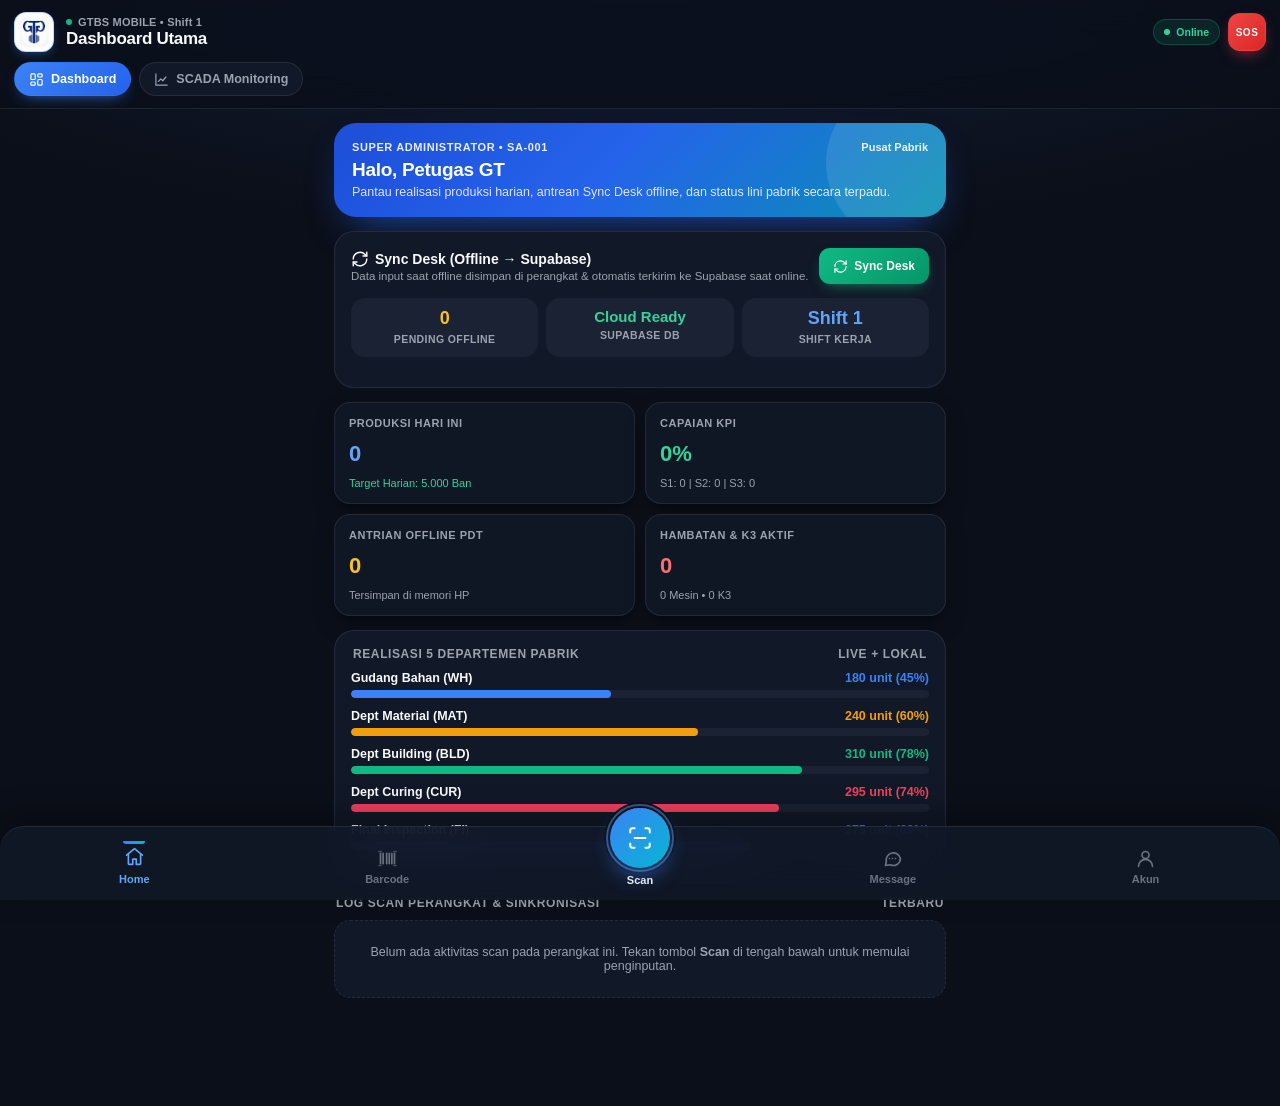
==== commit 46dac70a: "feat(mobile): perfect offline-first v2.0 (instant offline boot, 1:1 GUI parity, verified offline aut" ====
--- a/mobile/app/src/main/assets/www/index.html
+++ b/mobile/app/src/main/assets/www/index.html
@@ -1,759 +1,1812 @@
 <!DOCTYPE html>
-<html lang="id">
+<html lang="id" data-theme="dark">
 <head>
     <meta charset="UTF-8">
     <meta name="viewport" content="width=device-width, initial-scale=1.0, maximum-scale=1.0, user-scalable=no, viewport-fit=cover">
-    <title>GTBS Mobile - Mode Offline PDT</title>
-    <link rel="stylesheet" href="style.css">
-    <link rel="stylesheet" href="mobile.css">
+    <title>GT Barcode System - Mobile PDT</title>
+    <link rel="icon" type="image/png" href="assets/img/Logo_Aplikasi.png">
+    <link rel="stylesheet" href="assets/css/style.css">
+    <link rel="stylesheet" href="assets/css/mobile.css">
+    <script>
+        document.documentElement.setAttribute('data-theme', localStorage.getItem('gtbs_theme') || 'dark');
+    </script>
     <style>
-        :root {
-            --m-bg: #0b0f19;
-            --m-surface: #111827;
-            --m-card: #151d30;
-            --m-border: rgba(148, 163, 184, 0.16);
-            --m-text: #f9fafb;
-            --m-text-2: #94a3b8;
-            --m-accent: #3b82f6;
-            --m-success: #10b981;
-            --m-warning: #f59e0b;
-            --m-nav-h: 70px;
-            --m-safe-b: env(safe-area-inset-bottom, 0px);
-        }
-        * { box-sizing: border-box; margin: 0; padding: 0; font-family: -apple-system, BlinkMacSystemFont, "Segoe UI", Roboto, sans-serif; -webkit-tap-highlight-color: transparent; }
-        body {
-            background-color: var(--m-bg);
-            color: var(--m-text);
-            min-height: 100vh;
-            padding-bottom: calc(var(--m-nav-h) + 32px);
-        }
-
-        /* Top App Bar */
-        .m-appbar {
-            position: sticky; top: 0; z-index: 900;
-            background: rgba(11, 15, 25, 0.94);
-            -webkit-backdrop-filter: blur(16px);
-            backdrop-filter: blur(16px);
-            border-bottom: 1px solid var(--m-border);
-        }
-        .m-appbar-row {
-            display: flex; align-items: center; justify-content: space-between;
-            padding: 10px 14px; gap: 10px;
-        }
-        .m-brand {
-            width: 38px; height: 38px; border-radius: 11px; background: #ffffff;
-            display: grid; place-items: center; padding: 3px;
-            border: 1px solid rgba(96, 165, 250, 0.4);
-            box-shadow: 0 4px 10px rgba(0,0,0,0.3);
-            flex-shrink: 0;
-        }
-        .m-brand img { width: 100%; height: 100%; object-fit: contain; }
-        .m-titles { flex: 1; min-width: 0; }
-        .m-eyebrow {
-            display: flex; align-items: center; gap: 6px; font-size: 10.5px;
-            font-weight: 700; color: #fbbf24; text-transform: uppercase; letter-spacing: 0.5px;
-        }
-        .m-live-dot {
-            width: 7px; height: 7px; border-radius: 50%; background: #f59e0b;
-            box-shadow: 0 0 8px #f59e0b; animation: pulseDot 2s infinite;
-        }
-        @keyframes pulseDot { 0%, 100% { opacity: 1; } 50% { opacity: 0.4; } }
-        .m-title {
-            font-size: 14px; font-weight: 800; color: #ffffff;
-            white-space: nowrap; overflow: hidden; text-overflow: ellipsis;
-        }
-        .m-actions { display: flex; align-items: center; gap: 8px; }
-        .m-net-pill {
-            display: inline-flex; align-items: center; gap: 5px; padding: 4px 9px;
-            border-radius: 999px; font-size: 10.5px; font-weight: 700;
-            background: rgba(245, 158, 11, 0.16); color: #fbbf24;
-            border: 1px solid rgba(245, 158, 11, 0.35);
-        }
-        .m-net-dot { width: 6px; height: 6px; border-radius: 50%; background: #f59e0b; }
-        .m-btn-sos {
-            background: linear-gradient(135deg, #ef4444, #dc2626); color: #fff;
-            border: none; border-radius: 10px; padding: 5px 10px; font-size: 11px;
-            font-weight: 800; cursor: pointer; letter-spacing: 0.5px;
-            box-shadow: 0 4px 12px rgba(239, 68, 68, 0.4);
-        }
-
-        /* Container & Cards */
-        .m-container { padding: 12px; display: flex; flex-direction: column; gap: 12px; }
-        .pdt-card {
-            background: var(--m-card); border: 1px solid var(--m-border);
-            border-radius: 16px; padding: 14px; box-shadow: 0 8px 24px -10px rgba(0,0,0,0.5);
-        }
-        .pdt-label {
-            font-size: 11px; font-weight: 700; color: var(--m-text-2);
-            margin-bottom: 6px; text-transform: uppercase; letter-spacing: 0.5px;
-            display: flex; justify-content: space-between; align-items: center;
-        }
-        .pdt-select, .pdt-input {
-            width: 100%; background: #0f172a; border: 1.5px solid #334155;
-            color: #f8fafc; padding: 12px; border-radius: 12px; font-size: 14px;
-            font-weight: 600; outline: none; transition: border-color .2s ease;
-        }
-        .pdt-select:focus, .pdt-input:focus {
-            border-color: #38bdf8;
-            box-shadow: 0 0 0 3px rgba(56, 189, 248, 0.2);
-        }
-
-        /* User Profile Bar */
-        .user-chip-bar {
-            display: flex; align-items: center; justify-content: space-between;
-            padding: 10px 14px; background: rgba(30, 41, 59, 0.7);
-            border: 1px solid var(--m-border); border-radius: 14px;
-        }
-        .user-chip-info { display: flex; align-items: center; gap: 10px; }
-        .user-avatar-badge {
-            width: 34px; height: 34px; border-radius: 10px; background: linear-gradient(135deg, #2563eb, #1d4ed8);
-            display: grid; place-items: center; font-size: 13px; font-weight: 800; color: #fff;
-        }
-        .user-chip-name { font-size: 13px; font-weight: 700; color: #f1f5f9; }
-        .user-chip-sub { font-size: 10.5px; color: #94a3b8; }
-
-        /* Scanner Box */
-        .pdt-scan-box {
-            border: 2px solid #2563eb;
-            background: linear-gradient(180deg, rgba(37, 99, 235, 0.12) 0%, rgba(15, 23, 42, 0.8) 100%);
-            border-radius: 16px; padding: 16px;
-            box-shadow: 0 10px 30px -10px rgba(37, 99, 235, 0.3);
-        }
-        .pdt-scan-input {
-            width: 100%; background: #0b0f19; border: 2px solid #38bdf8;
-            color: #ffffff; font-size: 19px; font-weight: 800; padding: 14px 16px;
-            border-radius: 12px; letter-spacing: 1.5px; outline: none;
-            box-shadow: 0 0 14px rgba(56, 189, 248, 0.25);
-            transition: all .2s ease;
-        }
-        .pdt-scan-input:focus {
-            border-color: #60a5fa;
-            box-shadow: 0 0 20px rgba(96, 165, 250, 0.45);
-        }
-        .btn-action-row { display: flex; gap: 10px; margin-top: 12px; }
-        .btn-pdt-submit {
-            flex: 2; height: 46px; border-radius: 12px; border: none;
-            background: linear-gradient(135deg, #2563eb, #1d4ed8);
-            color: #ffffff; font-weight: 700; font-size: 14px; cursor: pointer;
-            display: flex; align-items: center; justify-content: center; gap: 8px;
-            box-shadow: 0 8px 20px -6px rgba(37, 99, 235, 0.6);
-        }
-        .btn-pdt-submit:active { transform: scale(0.98); }
-        .btn-pdt-sync {
-            flex: 1; height: 46px; border-radius: 12px;
-            background: rgba(16, 185, 129, 0.16); color: #10b981;
-            border: 1.5px solid #10b981; font-weight: 700; font-size: 13px;
-            cursor: pointer; display: flex; align-items: center; justify-content: center; gap: 6px;
-        }
-        .btn-pdt-sync:active { transform: scale(0.98); }
-
-        /* History Queue */
-        .history-card {
-            background: rgba(30, 41, 59, 0.6); border: 1px solid var(--m-border);
-            padding: 10px 12px; border-radius: 12px; display: flex;
-            justify-content: space-between; align-items: center;
-        }
-        .history-bc { font-size: 13px; font-weight: 800; color: #38bdf8; font-family: monospace; }
-        .history-sub { font-size: 11px; color: #94a3b8; margin-top: 2px; }
-        .badge-pending {
-            background: rgba(245, 158, 11, 0.2); color: #fbbf24;
-            font-size: 10px; font-weight: 700; padding: 3px 8px; border-radius: 6px;
-            border: 1px solid rgba(245, 158, 11, 0.4);
-        }
-
-        /* 5-Tab Bottom Nav */
-        .m-bottom-nav {
-            position: fixed; left: 0; right: 0; bottom: 0; z-index: 950;
-            height: var(--m-nav-h);
-            padding: 0 8px var(--m-safe-b);
-            display: flex; justify-content: space-around; align-items: center;
-            background: rgba(15, 23, 42, 0.96);
-            -webkit-backdrop-filter: blur(20px);
-            backdrop-filter: blur(20px);
-            border-top: 1px solid var(--m-border);
-            border-radius: 22px 22px 0 0;
-            box-shadow: 0 -8px 25px rgba(0,0,0,0.4);
-        }
-        .m-nav-item {
-            color: var(--m-text-2); text-decoration: none; font-size: 11px; font-weight: 600;
-            display: flex; flex-direction: column; align-items: center; gap: 3px; flex: 1;
-            position: relative; cursor: pointer; border: none; background: none;
-        }
-        .m-nav-item.active { color: #60a5fa; }
-        .m-nav-badge {
-            position: absolute; top: -4px; right: 20%;
-            background: #ef4444; color: #fff; font-size: 10px; font-weight: 800;
-            padding: 1px 6px; border-radius: 999px; line-height: 1.2;
-        }
-
-        /* Center Scan Button */
-        .m-nav-item.m-scan-action {
-            top: -18px; color: #fff;
-        }
-        .m-scan-btn {
-            position: relative; width: 58px; height: 58px; border-radius: 50%;
-            display: grid; place-items: center; color: #fff;
-            background: linear-gradient(135deg, #10b981 0%, #06b6d4 100%);
-            box-shadow: 0 10px 22px -6px rgba(16, 185, 129, 0.75), 0 0 0 5px var(--m-bg);
-            transition: transform .2s ease;
-        }
-        .m-scan-btn::before {
-            content: ''; position: absolute; inset: -4px; border-radius: 50%;
-            border: 2px solid rgba(16, 185, 129, 0.5);
-            animation: mRing 2.4s ease-out infinite;
-        }
-        @keyframes mRing {
-            0% { transform: scale(0.92); opacity: 0.9; }
-            50% { transform: scale(1.08); opacity: 0.3; }
-            100% { transform: scale(0.92); opacity: 0.9; }
-        }
-        .m-scan-action:active .m-scan-btn { transform: scale(0.9); }
-        .m-scan-action span { margin-top: 2px; font-weight: 700; color: #ffffff; }
-
-        /* Modal Overlay */
-        .m-modal-overlay {
-            position: fixed; inset: 0; z-index: 1000; background: rgba(0,0,0,0.7);
-            -webkit-backdrop-filter: blur(8px); backdrop-filter: blur(8px);
-            display: none; align-items: flex-end; justify-content: center;
-        }
-        .m-modal-overlay.show { display: flex; }
-        .m-modal-sheet {
-            width: 100%; max-width: 480px; background: var(--m-surface);
-            border-top: 1px solid var(--m-border); border-radius: 24px 24px 0 0;
-            padding: 20px 18px calc(24px + var(--m-safe-b)); box-shadow: 0 -10px 30px rgba(0,0,0,0.6);
-            animation: slideUp .25s ease-out;
-        }
-        @keyframes slideUp { from { transform: translateY(100%); } to { transform: translateY(0); } }
-        .m-modal-header {
-            display: flex; justify-content: space-between; align-items: center; margin-bottom: 16px;
-        }
-        .m-modal-title { font-size: 16px; font-weight: 800; color: #ffffff; }
-        .m-modal-close {
-            background: rgba(255,255,255,0.1); border: none; color: #94a3b8;
-            width: 28px; height: 28px; border-radius: 50%; font-size: 14px;
-            font-weight: 800; cursor: pointer; display: grid; place-items: center;
-        }
-        .btn-logout {
-            width: 100%; height: 46px; border-radius: 12px; border: none;
-            background: linear-gradient(135deg, #ef4444, #dc2626);
-            color: #ffffff; font-weight: 700; font-size: 14px; cursor: pointer;
-            display: flex; align-items: center; justify-content: center; gap: 8px; margin-top: 16px;
-            box-shadow: 0 8px 20px -6px rgba(239, 68, 68, 0.5);
+        /* Tambahan komponen mikro selaras 100% dengan design system mobile.css */
+        .m-dept-bar-row { margin-bottom: 11px; }
+        .m-dept-bar-head { display: flex; justify-content: space-between; font-size: 12.5px; font-weight: 700; margin-bottom: 5px; }
+        .m-dept-track { height: 8px; border-radius: 999px; background: var(--m-surface-2); overflow: hidden; }
+        .m-dept-fill { height: 100%; border-radius: 999px; transition: width .35s ease; }
+
+        .m-badge-pill {
+            display: inline-flex; align-items: center; gap: 5px;
+            padding: 3px 9px; border-radius: 999px;
+            font-size: 10.5px; font-weight: 800; letter-spacing: .3px;
+        }
+        .m-badge-pill.synced { background: rgba(16, 185, 129, 0.15); color: #34d399; border: 1px solid rgba(16, 185, 129, 0.3); }
+        .m-badge-pill.pending { background: rgba(245, 158, 11, 0.16); color: #fbbf24; border: 1px solid rgba(245, 158, 11, 0.35); }
+        .m-badge-pill.danger { background: rgba(239, 68, 68, 0.16); color: #f87171; border: 1px solid rgba(239, 68, 68, 0.35); }
+        .m-badge-pill.info { background: rgba(59, 130, 246, 0.16); color: #60a5fa; border: 1px solid rgba(59, 130, 246, 0.35); }
+
+        .m-form-card {
+            background: var(--m-surface);
+            border: 1px solid var(--m-border);
+            border-radius: 20px;
+            padding: 16px;
+            margin-bottom: 14px;
+        }
+        .m-field { margin-bottom: 12px; }
+        .m-field label {
+            display: block; font-size: 11.5px; font-weight: 700;
+            color: var(--m-text-2); margin-bottom: 6px; text-transform: uppercase; letter-spacing: .4px;
+        }
+        .m-field input, .m-field select, .m-field textarea {
+            width: 100%; min-height: 46px; padding: 10px 13px;
+            border-radius: 12px; border: 1px solid var(--m-border);
+            background: var(--m-surface-2); color: var(--m-text);
+            font-size: 14.5px; font-weight: 600; outline: none;
+        }
+        .m-field textarea { min-height: 78px; resize: vertical; }
+        .m-field input:focus, .m-field select:focus, .m-field textarea:focus {
+            border-color: var(--m-accent);
+            box-shadow: 0 0 0 3px rgba(59, 130, 246, 0.2);
+        }
+        .m-row-2 { display: grid; grid-template-columns: 1fr 1fr; gap: 10px; }
+
+        .m-btn-primary {
+            width: 100%; height: 48px; border-radius: 13px; border: none;
+            background: linear-gradient(135deg, #2563eb 0%, #0284c7 100%);
+            color: #fff; font-size: 14.5px; font-weight: 800;
+            display: inline-flex; align-items: center; justify-content: center; gap: 8px;
+            cursor: pointer; box-shadow: 0 10px 22px -8px rgba(37, 99, 235, 0.7);
+        }
+        .m-btn-primary:active { transform: scale(0.98); }
+
+        .m-btn-danger-full {
+            width: 100%; height: 48px; border-radius: 13px; border: none;
+            background: linear-gradient(135deg, #ef4444 0%, #b91c1c 100%);
+            color: #fff; font-size: 14.5px; font-weight: 800;
+            display: inline-flex; align-items: center; justify-content: center; gap: 8px;
+            cursor: pointer; box-shadow: 0 10px 22px -8px rgba(239, 68, 68, 0.7);
+        }
+
+        .m-cam-box {
+            position: relative; width: 100%; border-radius: 16px; overflow: hidden;
+            background: #000; aspect-ratio: 4/3; margin-bottom: 12px;
+            border: 1px solid rgba(56, 189, 248, 0.4);
+        }
+        .m-cam-box video { width: 100%; height: 100%; object-fit: cover; }
+        .m-cam-line {
+            position: absolute; left: 10%; right: 10%; top: 50%; height: 2px;
+            background: #22d3ee; box-shadow: 0 0 12px #22d3ee;
+        }
+        .m-barcode-svg-box {
+            background: #ffffff; color: #0f172a; border-radius: 14px;
+            padding: 14px; text-align: center; margin-top: 10px;
+        }
+        .m-empty {
+            text-align: center; padding: 24px 14px; color: var(--m-text-2);
+            font-size: 12.5px; background: var(--m-surface);
+            border: 1px dashed var(--m-border); border-radius: 16px;
         }
     </style>
 </head>
-<body>
-
-    <!-- ==================== TOP APP BAR ==================== -->
-    <header class="m-appbar">
-        <div class="m-appbar-row">
-            <a href="index.html" class="m-brand" title="GT Barcode System">
-                <img src="assets/img/Logo_Aplikasi.png" alt="GT">
-            </a>
-            <div class="m-titles">
-                <div class="m-eyebrow">
-                    <span class="m-live-dot"></span>
-                    <span id="barShift">GTBS MOBILE &bull; Shift 1</span>
-                </div>
-                <div class="m-title" id="barStationTitle">Terminal Scanner PDT</div>
+<body class="m-app">
+
+<!-- ==================== TOP APP BAR (1:1 DENGAN includes/header.php) ==================== -->
+<div class="m-appbar">
+    <div class="m-appbar-row">
+        <a href="#home/dashboard" class="m-brand" title="GT Barcode System">
+            <img src="assets/img/Logo_Aplikasi.png" alt="GT">
+        </a>
+        <div class="m-titles">
+            <div class="m-eyebrow">
+                <span class="m-live-dot"></span>
+                <span id="appEyebrowText">GTBS MOBILE &bull; Shift 1</span>
             </div>
-            <div class="m-actions">
-                <span class="m-net-pill" id="mNetBadge">
-                    <span class="m-net-dot"></span>
-                    <span>Offline (PDT)</span>
-                </span>
-                <button type="button" class="m-btn-sos" onclick="triggerSos()" title="Darurat K3">
-                    SOS
-                </button>
-            </div>
+            <div class="m-title" id="appPageTitle">Dashboard Utama</div>
         </div>
-    </header>
-
-    <!-- ==================== MAIN CONTENT ==================== -->
-    <div class="m-container">
-        <!-- User Profile Chip -->
-        <div class="user-chip-bar">
-            <div class="user-chip-info">
-                <div class="user-avatar-badge" id="userInitial">OP</div>
-                <div>
-                    <div class="user-chip-name" id="userFullName">Operator Lapangan</div>
-                    <div class="user-chip-sub" id="userMetaText">NIK: OP-CUR-01 &bull; Dept Curing</div>
-                </div>
-            </div>
-            <button type="button" onclick="openAccountModal()" style="background: rgba(59, 130, 246, 0.15); border: 1px solid rgba(59, 130, 246, 0.3); color: #60a5fa; border-radius: 8px; padding: 5px 10px; font-size: 11px; font-weight: 700; cursor: pointer;">
-                Profil
-            </button>
-        </div>
-
-        <!-- STASIUN KERJA SELEKTOR -->
-        <div class="pdt-card">
-            <div class="pdt-label">
-                <span>Stasiun Kerja / Departemen</span>
-                <span id="txtDeptBadge" style="color: #38bdf8;">DEPT CURING</span>
-            </div>
-            <select class="pdt-select" id="selStation" onchange="onStationChanged()">
-                <option value="CURING" selected>Dept Curing - Curing Press & Cavity Ban</option>
-                <option value="BUILDING">Dept Building - Mesin TBM & Green Tire</option>
-                <option value="MIXING">Dept Material - Penimbangan Compound Ban</option>
-                <option value="CALENDERING">Dept Material - Calendering Cord Fabric</option>
-                <option value="FINAL_INSPECTION">Dept QC - Final Inspection & Grading</option>
-                <option value="WAREHOUSE">Dept Warehouse - Smart Rack Lokasi Rak</option>
-                <option value="REPAIR">Dept Curing - Repair Tire Finishing</option>
-            </select>
-        </div>
-
-        <!-- PARAMETER DINAMIS STASIUN -->
-        <div class="pdt-card" id="cardParams">
-            <div class="pdt-label" id="lblParamTitle">PARAMETER STASIUN CURING</div>
-
-            <!-- Curing / Repair -->
-            <div id="grpCuring" style="display: flex; gap: 8px;">
-                <div style="flex: 1;">
-                    <span style="font-size: 10px; color: #94a3b8; font-weight: 700;">NOMOR CAVITY</span>
-                    <select class="pdt-select" id="selCavity" style="margin-top: 4px;">
-                        <option value="CAV-A01">Cavity A-01</option>
-                        <option value="CAV-A02">Cavity A-02</option>
-                        <option value="CAV-A08" selected>Cavity A-08</option>
-                        <option value="CAV-B01">Cavity B-01</option>
-                        <option value="CAV-B05">Cavity B-05</option>
-                    </select>
-                </div>
-                <div style="flex: 1;">
-                    <span style="font-size: 10px; color: #94a3b8; font-weight: 700;">DEFECT / SCRAP</span>
-                    <select class="pdt-select" id="selDefect" style="margin-top: 4px;">
-                        <option value="NORMAL" selected>NORMAL (Pass)</option>
-                        <option value="DEF_BLISTER">Blister / Gelembung</option>
-                        <option value="DEF_BARE">Bare Curing</option>
-                        <option value="DEF_CRACK">Crack Sidewall</option>
-                    </select>
-                </div>
-            </div>
-
-            <!-- Material / Mixing -->
-            <div id="grpMaterial" style="display: none; gap: 8px;">
-                <div style="flex: 1.5;">
-                    <span style="font-size: 10px; color: #94a3b8; font-weight: 700;">COMPOUND TIRE</span>
-                    <select class="pdt-select" id="selCompound" style="margin-top: 4px;">
-                        <option value="CMP-TREAD-PCR">CMP Tread PCR-01</option>
-                        <option value="CMP-SIDE-SUV">CMP Sidewall SUV-02</option>
-                        <option value="CMP-INNER-LTR">CMP Innerliner LTR</option>
-                    </select>
-                </div>
-                <div style="flex: 1;">
-                    <span style="font-size: 10px; color: #94a3b8; font-weight: 700;">BOBOT (KG)</span>
-                    <input type="number" class="pdt-input" id="inpWeight" value="50.0" step="0.5" style="margin-top: 4px;">
-                </div>
-            </div>
-
-            <!-- Building -->
-            <div id="grpBuilding" style="display: none; gap: 8px;">
-                <div style="flex: 1.5;">
-                    <span style="font-size: 10px; color: #94a3b8; font-weight: 700;">SPESIFIKASI BAN</span>
-                    <select class="pdt-select" id="selSpec" style="margin-top: 4px;">
-                        <option value="185/65 R15 Champiro ECO">185/65 R15 Champiro ECO</option>
-                        <option value="205/55 R16 Savero SUV">205/55 R16 Savero SUV</option>
-                        <option value="195/70 R14 Maxmiler Pro">195/70 R14 Maxmiler Pro</option>
-                    </select>
-                </div>
-                <div style="flex: 1;">
-                    <span style="font-size: 10px; color: #94a3b8; font-weight: 700;">MESIN TBM</span>
-                    <input type="text" class="pdt-input" id="inpMachine" value="TBM-02" style="margin-top: 4px;">
-                </div>
-            </div>
-
-            <!-- QC Final Inspection -->
-            <div id="grpInspection" style="display: none;">
-                <span style="font-size: 10px; color: #94a3b8; font-weight: 700;">GRADE QC BAN</span>
-                <select class="pdt-select" id="selQcGrade" style="margin-top: 4px;">
-                    <option value="GRADE_A" selected>Grade A (Lolos Ekspor)</option>
-                    <option value="GRADE_B">Grade B (Pasar Domestik)</option>
-                    <option value="REWORK">Rework / Perbaikan Finishing</option>
-                    <option value="SCRAP">Scrap / Afkir</option>
-                </select>
-            </div>
-
-            <!-- Warehouse -->
-            <div id="grpWarehouse" style="display: none;">
-                <span style="font-size: 10px; color: #94a3b8; font-weight: 700;">LOKASI RAK SMART ROUTING</span>
-                <input type="text" class="pdt-input" id="inpRackCode" placeholder="Scan / Ketik Lokasi Rak (RAK-A01)" value="RAK-A01" style="margin-top: 4px;">
-            </div>
-        </div>
-
-        <!-- SCANNER INPUT BOX -->
-        <div class="pdt-scan-box">
-            <div class="pdt-label" style="color: #38bdf8;">
-                <span>INPUT PEMINDAI BARCODE (PDT SCAN)</span>
-                <span style="font-size: 10px; color: #60a5fa;">LASER READY</span>
-            </div>
-            <input type="text" class="pdt-scan-input" id="inpBarcode" placeholder="Scan Barcode Di Sini..." autofocus autocomplete="off">
-            <div class="btn-action-row">
-                <button type="button" class="btn-pdt-submit" onclick="submitScan()">
-                    <svg width="18" height="18" viewBox="0 0 24 24" fill="none" stroke="currentColor" stroke-width="2" stroke-linecap="round" stroke-linejoin="round"><path d="M3 7V5a2 2 0 0 1 2-2h2M17 3h2a2 2 0 0 1 2 2v2M21 17v2a2 2 0 0 1-2 2h-2M7 21H5a2 2 0 0 1-2-2v-2"/><path d="M7 12h10"/></svg>
-                    <span>SIMPAN SCAN (ROOM DB)</span>
-                </button>
-                <button type="button" class="btn-pdt-sync" onclick="syncServer()">
-                    <svg width="16" height="16" viewBox="0 0 24 24" fill="none" stroke="currentColor" stroke-width="2"><path d="M21 12a9 9 0 0 1-15.5 6.2L3 16"/><path d="M3 12A9 9 0 0 1 18.5 5.8L21 8"/><path d="M3 21v-5h5M21 3v5h-5"/></svg>
-                    <span>SINKRON</span>
-                </button>
-            </div>
-        </div>
-
-        <!-- ANTREAN SCAN OFFLINE -->
-        <div>
-            <div style="display: flex; justify-content: space-between; align-items: center; margin-bottom: 8px;">
-                <span style="font-size: 12px; font-weight: 800; color: #94a3b8; text-transform: uppercase;">Antrean Scan Di Memori PDT</span>
-                <span class="badge-pending" id="badgePendingCount">PENDING: 0</span>
-            </div>
-            <div id="historyList" style="display: flex; flex-direction: column; gap: 8px;"></div>
-        </div>
-    </div>
-
-    <!-- ==================== BOTTOM NAVIGATION BAR (5 TAB) ==================== -->
-    <nav class="m-bottom-nav">
-        <!-- 1. HOME -->
-        <a href="#top" class="m-nav-item" onclick="window.scrollTo({top:0, behavior:'smooth'}); return false;">
-            <svg width="21" height="21" viewBox="0 0 24 24" fill="none" stroke="currentColor" stroke-width="1.9" stroke-linecap="round" stroke-linejoin="round"><path d="M3 10.5 12 3l9 7.5"/><path d="M5 9.5V20a1 1 0 0 0 1 1h4v-6h4v6h4a1 1 0 0 0 1-1V9.5"/></svg>
-            <span>Home</span>
-        </a>
-
-        <!-- 2. BARCODE (ACTIVE) -->
-        <a href="javascript:void(0)" class="m-nav-item active" onclick="focusScanInput()">
-            <svg width="21" height="21" viewBox="0 0 24 24" fill="none" stroke="currentColor" stroke-width="1.9" stroke-linecap="round" stroke-linejoin="round"><path d="M4 6v12M7 6v12M11 6v12M14 6v12M17 6v12M20 6v12"/><path d="M2 4h3M19 4h3M2 20h3M19 20h3" opacity=".55"/></svg>
-            <span class="m-nav-badge" id="mNavBadgeCount">0</span>
-            <span>Barcode</span>
-        </a>
-
-        <!-- 3. TOMBOL SCAN DI TENGAH (CENTER FLOATING ACTION BUTTON) -->
-        <button type="button" class="m-nav-item m-scan-action armed" onclick="focusScanInput()" title="Trigger Scanner PDT">
-            <div class="m-scan-btn">
-                <svg width="26" height="26" viewBox="0 0 24 24" fill="none" stroke="currentColor" stroke-width="2" stroke-linecap="round" stroke-linejoin="round"><path d="M3 7V5a2 2 0 0 1 2-2h2M17 3h2a2 2 0 0 1 2 2v2M21 17v2a2 2 0 0 1-2 2h-2M7 21H5a2 2 0 0 1-2-2v-2"/><path d="M7 12h10"/></svg>
-            </div>
-            <span>Scan</span>
-        </button>
-
-        <!-- 4. MESSAGE -->
-        <a href="javascript:void(0)" class="m-nav-item" onclick="openMessageModal()">
-            <svg width="21" height="21" viewBox="0 0 24 24" fill="none" stroke="currentColor" stroke-width="1.9" stroke-linecap="round" stroke-linejoin="round"><path d="M21 12a8 8 0 0 1-11.6 7.1L4 20l1-4.6A8 8 0 1 1 21 12Z"/><path d="M8.5 12h.01M12 12h.01M15.5 12h.01"/></svg>
-            <span>Message</span>
-        </a>
-
-        <!-- 5. AKUN -->
-        <a href="javascript:void(0)" class="m-nav-item" onclick="openAccountModal()">
-            <svg width="21" height="21" viewBox="0 0 24 24" fill="none" stroke="currentColor" stroke-width="1.9" stroke-linecap="round" stroke-linejoin="round"><circle cx="12" cy="8" r="4"/><path d="M4 21a8 8 0 0 1 16 0"/></svg>
-            <span>Akun</span>
-        </a>
-    </nav>
-
-    <!-- ==================== MODAL AKUN & LOGOUT ==================== -->
-    <div class="m-modal-overlay" id="accountModal" onclick="if(event.target===this)closeAccountModal()">
-        <div class="m-modal-sheet">
-            <div class="m-modal-header">
-                <div class="m-modal-title">Profil & Sesi PDT</div>
-                <button type="button" class="m-modal-close" onclick="closeAccountModal()">&times;</button>
-            </div>
-            <div style="background: rgba(30, 41, 59, 0.6); border: 1px solid var(--m-border); border-radius: 14px; padding: 14px;">
-                <div style="display: flex; align-items: center; gap: 12px; margin-bottom: 12px;">
-                    <div class="user-avatar-badge" id="modalUserBadge" style="width: 44px; height: 44px; font-size: 16px;">OP</div>
-                    <div>
-                        <div style="font-size: 15px; font-weight: 800; color: #fff;" id="modalUserName">Operator Curing Press</div>
-                        <div style="font-size: 12px; color: #94a3b8;" id="modalUserNik">NIK: OP-CUR-01</div>
-                    </div>
-                </div>
-                <div style="display: grid; grid-template-columns: 1fr 1fr; gap: 8px; font-size: 12px;">
-                    <div style="background: rgba(15, 23, 42, 0.6); padding: 8px 10px; border-radius: 8px;">
-                        <span style="color: #94a3b8; display: block; font-size: 10px;">JABATAN</span>
-                        <b style="color: #60a5fa;" id="modalUserRole">Operator Lapangan</b>
-                    </div>
-                    <div style="background: rgba(15, 23, 42, 0.6); padding: 8px 10px; border-radius: 8px;">
-                        <span style="color: #94a3b8; display: block; font-size: 10px;">SHIFT AKTIF</span>
-                        <b style="color: #fbbf24;" id="modalUserShift">Shift 1 (Pagi)</b>
-                    </div>
-                </div>
-            </div>
-            <button type="button" class="btn-logout" onclick="handleLogout()">
-                <svg width="18" height="18" viewBox="0 0 24 24" fill="none" stroke="currentColor" stroke-width="2" stroke-linecap="round" stroke-linejoin="round"><path d="M15 4h3a2 2 0 0 1 2 2v12a2 2 0 0 1-2 2h-3"/><path d="m10 17-5-5 5-5M5 12h11"/></svg>
-                <span>Keluar Akun (Logout)</span>
+        <div class="m-actions">
+            <span class="m-net offline" id="mNetBadge" onclick="handleNetBadgeTap()">
+                <i></i> <span id="mNetText">Offline (PDT)</span>
+            </span>
+            <button type="button" class="m-icon-btn m-sos" onclick="openAppModal('sosEmergencyModal')" title="Darurat K3">
+                SOS
             </button>
         </div>
     </div>
-
-    <!-- ==================== MODAL PESAN & K3 ==================== -->
-    <div class="m-modal-overlay" id="messageModal" onclick="if(event.target===this)closeMessageModal()">
-        <div class="m-modal-sheet">
-            <div class="m-modal-header">
-                <div class="m-modal-title">Pesan Hambatan & K3</div>
-                <button type="button" class="m-modal-close" onclick="closeMessageModal()">&times;</button>
+    <div class="m-chips" id="appSubChips"></div>
+</div>
+
+<!-- ==================== MAIN CONTENT BODY ==================== -->
+<div class="main-wrapper">
+    <div class="content-body" id="appViewContainer"></div>
+</div>
+
+<!-- ==================== MODAL 1: DARURAT MEDIS & K3 (SOS) ==================== -->
+<div class="modal-overlay" id="sosEmergencyModal">
+    <div class="modal-dialog" style="max-width:480px;">
+        <div class="modal-header" style="background:rgba(239,68,68,0.1);">
+            <h3 class="modal-title" style="color:#ef4444;">Panggilan Darurat Medis &amp; K3 (SOS)</h3>
+            <button class="modal-close" type="button" onclick="closeAppModal('sosEmergencyModal')">&times;</button>
+        </div>
+        <form id="globalSosForm">
+            <div class="modal-body">
+                <p style="font-size:13px;color:var(--m-text-2);margin-bottom:14px;">
+                    Gunakan fitur ini untuk kecelakaan kerja, kebakaran, atau darurat medis. Saat Offline, laporan disimpan di PDT dan otomatis dikirim begitu sinyal tersedia.
+                </p>
+                <div class="m-field">
+                    <label>Lokasi Kejadian (Dept / Mesin / Line) *</label>
+                    <input type="text" id="sosLocationInput" placeholder="Contoh: Gedung Curing Line B - Press A08" required>
+                </div>
+                <div class="m-field">
+                    <label>Kondisi Pasien / Insiden *</label>
+                    <textarea id="sosConditionInput" rows="2" placeholder="Jelaskan kondisi korban atau insiden darurat..." required></textarea>
+                </div>
             </div>
-            <div style="display: flex; flex-direction: column; gap: 10px;">
-                <div style="background: rgba(30, 41, 59, 0.6); border: 1px solid var(--m-border); border-radius: 12px; padding: 12px;">
-                    <div style="font-size: 13px; font-weight: 700; color: #fbbf24;">Broadcast Shift Pabrik</div>
-                    <div style="font-size: 11.5px; color: #cbd5e1; margin-top: 4px;">Semua stasiun PDT pastikan melakukan pengecekan sensor laser sebelum operasional shift dimulai.</div>
-                </div>
-                <button type="button" onclick="alert('Laporan Hambatan Mesin (4M) tersimpan di memori offline.'); closeMessageModal();" style="width: 100%; height: 42px; border-radius: 10px; border: 1px solid #3b82f6; background: rgba(59, 130, 246, 0.15); color: #60a5fa; font-weight: 700; font-size: 13px; cursor: pointer;">
-                    + Buat Laporan Hambatan Mesin (4M)
-                </button>
+            <div class="modal-footer">
+                <button type="button" class="btn btn-secondary" onclick="closeAppModal('sosEmergencyModal')">Tutup</button>
+                <button type="submit" class="btn btn-danger" style="font-weight:800;">PANGGIL AMBULANS SEKARANG</button>
             </div>
+        </form>
+    </div>
+</div>
+
+<!-- ==================== MODAL 2: KAMERA SCANNER HP ==================== -->
+<div class="modal-overlay" id="cameraScanModal">
+    <div class="modal-dialog" style="max-width:480px;">
+        <div class="modal-header">
+            <h3 class="modal-title">Scanner Kamera HP / PDT</h3>
+            <button class="modal-close" type="button" onclick="stopCameraScanner()">&times;</button>
+        </div>
+        <div class="modal-body">
+            <div class="m-cam-box">
+                <video id="camVideo" playsinline muted autoplay></video>
+                <div class="m-cam-line"></div>
+            </div>
+            <p style="font-size:12px;color:var(--m-text-2);text-align:center;" id="camStatusHint">
+                Arahkan kamera ke label Barcode / QR Code ban atau material.
+            </p>
+        </div>
+        <div class="modal-footer">
+            <button type="button" class="btn btn-secondary" onclick="stopCameraScanner()">Tutup Kamera</button>
         </div>
     </div>
-
-    <!-- ==================== SCRIPTS ==================== -->
-    <script>
-        let currentSession = null;
-
-        window.addEventListener('DOMContentLoaded', function() {
-            initSessionData();
-            refreshPendingCount();
-            renderRecentScans();
-            focusScanInput();
+</div>
+
+<!-- ==================== MODAL 3: KONFIRMASI LOGOUT EKSPLISIT ==================== -->
+<div class="modal-overlay" id="logoutConfirmModal">
+    <div class="modal-dialog" style="max-width:440px;">
+        <div class="modal-header">
+            <h3 class="modal-title">Konfirmasi Keluar Akun</h3>
+            <button class="modal-close" type="button" onclick="closeAppModal('logoutConfirmModal')">&times;</button>
+        </div>
+        <div class="modal-body">
+            <p style="font-size:13.5px;color:var(--m-text-2);line-height:1.5;">
+                Apakah Anda yakin ingin mengakhiri sesi kerja pada terminal ini? Data antrean scan offline (<b id="logoutPendingInfo">0</b> item) tetap tersimpan aman di perangkat dan tidak akan hilang.
+            </p>
+        </div>
+        <div class="modal-footer">
+            <button type="button" class="btn btn-secondary" onclick="closeAppModal('logoutConfirmModal')">Batal</button>
+            <button type="button" class="btn btn-danger" onclick="confirmExplicitLogout()" style="font-weight:800;">Ya, Keluar Akun</button>
+        </div>
+    </div>
+</div>
+
+<!-- ==================== SCANNER HUD (1:1 DENGAN includes/footer.php) ==================== -->
+<div class="m-scan-hud" id="mScanHud">
+    <div class="m-scan-hud-icon" id="hudIconSlot"></div>
+    <div class="m-scan-hud-text">
+        <b>Scanner Laser PDT Siap</b>
+        <small>Tembakkan sensor laser ke barcode atau gunakan kamera HP.</small>
+    </div>
+    <button type="button" onclick="startCameraScanner()" style="border-color:#38bdf8;color:#38bdf8;margin-right:4px;">Kamera</button>
+    <button type="button" onclick="document.getElementById('mScanHud').classList.remove('show')">Tutup</button>
+</div>
+
+<!-- ==================== BOTTOM NAVIGATION BAR 5-TAB (1:1 DENGAN includes/footer.php) ==================== -->
+<nav class="m-bottom-nav">
+    <a href="#home" class="m-nav-item active" id="navTab-home" onclick="navigateTab('home'); return false;">
+        <svg width="21" height="21" viewBox="0 0 24 24" fill="none" stroke="currentColor" stroke-width="1.9" stroke-linecap="round" stroke-linejoin="round"><path d="M3 10.5 12 3l9 7.5"/><path d="M5 9.5V20a1 1 0 0 0 1 1h4v-6h4v6h4a1 1 0 0 0 1-1V9.5"/></svg>
+        <span>Home</span>
+    </a>
+
+    <a href="#barcode" class="m-nav-item" id="navTab-barcode" onclick="navigateTab('barcode'); return false;">
+        <svg width="21" height="21" viewBox="0 0 24 24" fill="none" stroke="currentColor" stroke-width="1.9" stroke-linecap="round" stroke-linejoin="round"><path d="M4 6v12M7 6v12M11 6v12M14 6v12M17 6v12M20 6v12"/><path d="M2 4h3M19 4h3M2 20h3M19 20h3" opacity=".55"/></svg>
+        <span class="m-nav-badge" id="mBarcodeNavBadge">0</span>
+        <span>Barcode</span>
+    </a>
+
+    <button type="button" class="m-nav-item m-scan-action" id="navCenterScanBtn" onclick="handleCenterScanAction()">
+        <div class="m-scan-btn">
+            <svg width="26" height="26" viewBox="0 0 24 24" fill="none" stroke="currentColor" stroke-width="1.9" stroke-linecap="round" stroke-linejoin="round"><path d="M3 7V5a2 2 0 0 1 2-2h2M17 3h2a2 2 0 0 1 2 2v2M21 17v2a2 2 0 0 1-2 2h-2M7 21H5a2 2 0 0 1-2-2v-2"/><path d="M7 12h10"/></svg>
+        </div>
+        <span>Scan</span>
+    </button>
+
+    <a href="#message" class="m-nav-item" id="navTab-message" onclick="navigateTab('message'); return false;">
+        <svg width="21" height="21" viewBox="0 0 24 24" fill="none" stroke="currentColor" stroke-width="1.9" stroke-linecap="round" stroke-linejoin="round"><path d="M21 12a8 8 0 0 1-11.6 7.1L4 20l1-4.6A8 8 0 1 1 21 12Z"/><path d="M8.5 12h.01M12 12h.01M15.5 12h.01"/></svg>
+        <span>Message</span>
+    </a>
+
+    <a href="#akun" class="m-nav-item" id="navTab-akun" onclick="navigateTab('akun'); return false;">
+        <svg width="21" height="21" viewBox="0 0 24 24" fill="none" stroke="currentColor" stroke-width="1.9" stroke-linecap="round" stroke-linejoin="round"><circle cx="12" cy="8" r="4"/><path d="M4 21a8 8 0 0 1 16 0"/></svg>
+        <span>Akun</span>
+    </a>
+</nav>
+
+<script>
+(function () {
+    'use strict';
+
+    // ==================== SVG ICON REGISTRY (1:1 DENGAN helpers/mobile.php) ====================
+    const ICONS = {
+        home:      '<path d="M3 10.5 12 3l9 7.5"/><path d="M5 9.5V20a1 1 0 0 0 1 1h4v-6h4v6h4a1 1 0 0 0 1-1V9.5"/>',
+        barcode:   '<path d="M4 6v12M7 6v12M11 6v12M14 6v12M17 6v12M20 6v12"/><path d="M2 4h3M19 4h3M2 20h3M19 20h3" opacity=".55"/>',
+        scan:      '<path d="M3 7V5a2 2 0 0 1 2-2h2M17 3h2a2 2 0 0 1 2 2v2M21 17v2a2 2 0 0 1-2 2h-2M7 21H5a2 2 0 0 1-2-2v-2"/><path d="M7 12h10"/>',
+        dashboard: '<rect x="3" y="3" width="7" height="9" rx="1.5"/><rect x="14" y="3" width="7" height="5" rx="1.5"/><rect x="14" y="12" width="7" height="9" rx="1.5"/><rect x="3" y="16" width="7" height="5" rx="1.5"/>',
+        scada:     '<path d="M3 3v18h18"/><path d="m7 15 4-4 3 3 5-6"/>',
+        search:    '<circle cx="11" cy="11" r="7"/><path d="m20 20-3.5-3.5"/>',
+        tag:       '<path d="M20.6 13.4 13.4 20.6a2 2 0 0 1-2.8 0L3 13V3h10l7.6 7.6a2 2 0 0 1 0 2.8Z"/><circle cx="7.5" cy="7.5" r="1.5"/>',
+        bolt:      '<path d="M13 2 4 14h7l-1 8 9-12h-7l1-8Z"/>',
+        box:       '<path d="M21 8 12 3 3 8v8l9 5 9-5V8Z"/><path d="m3 8 9 5 9-5M12 13v8"/>',
+        layers:    '<path d="m12 3 9 5-9 5-9-5 9-5Z"/><path d="m3 13 9 5 9-5"/>',
+        build:     '<path d="M3 21h18M5 21V8l7-5 7 5v13"/><path d="M9 21v-6h6v6"/>',
+        flame:     '<path d="M12 22a7 7 0 0 0 7-7c0-4-3-6-4-9-1 2-2 3-4 3 0-2-1-4-2-5-1 4-4 6-4 11a7 7 0 0 0 7 7Z"/>',
+        check:     '<circle cx="12" cy="12" r="9"/><path d="m8 12 3 3 5-6"/>',
+        alert:     '<path d="M10.3 3.9 1.8 18a2 2 0 0 0 1.7 3h17a2 2 0 0 0 1.7-3L13.7 3.9a2 2 0 0 0-3.4 0Z"/><path d="M12 9v4M12 17h.01"/>',
+        chat:      '<path d="M4 5h16v11H8l-4 4V5Z"/><path d="M8 10h8M8 13h5"/>',
+        shield:    '<path d="M12 3 4 6v6c0 5 3.5 8 8 9 4.5-1 8-4 8-9V6l-8-3Z"/><path d="M12 9v6M9 12h6"/>',
+        users:     '<circle cx="9" cy="8" r="3.5"/><path d="M2 20a7 7 0 0 1 14 0"/><path d="M16 4.5a3.5 3.5 0 0 1 0 7M22 20a7 7 0 0 0-4-6.3"/>',
+        sync:      '<path d="M21 12a9 9 0 0 1-15.5 6.2L3 16"/><path d="M3 12A9 9 0 0 1 18.5 5.8L21 8"/><path d="M3 21v-5h5M21 3v5h-5"/>',
+        logout:    '<path d="M15 4h3a2 2 0 0 1 2 2v12a2 2 0 0 1-2 2h-3"/><path d="m10 17-5-5 5-5M5 12h11"/>',
+        moon:      '<path d="M20 14.5A8.5 8.5 0 0 1 9.5 4 8.5 8.5 0 1 0 20 14.5Z"/>',
+        settings:  '<circle cx="12" cy="12" r="3"/><path d="M19.4 15a1.7 1.7 0 0 0 .3 1.8l.1.1a2 2 0 1 1-2.8 2.8l-.1-.1a1.7 1.7 0 0 0-1.8-.3 1.7 1.7 0 0 0-1 1.5V21a2 2 0 1 1-4 0v-.1a1.7 1.7 0 0 0-1.1-1.5 1.7 1.7 0 0 0-1.8.3l-.1.1a2 2 0 1 1-2.8-2.8l.1-.1a1.7 1.7 0 0 0 .3-1.8 1.7 1.7 0 0 0-1.5-1H3a2 2 0 1 1 0-4h.1a1.7 1.7 0 0 0 1.5-1.1 1.7 1.7 0 0 0-.3-1.8l-.1-.1a2 2 0 1 1 2.8-2.8l.1.1a1.7 1.7 0 0 0 1.8.3H9a1.7 1.7 0 0 0 1-1.5V3a2 2 0 1 1 4 0v.1a1.7 1.7 0 0 0 1 1.5 1.7 1.7 0 0 0 1.8-.3l.1-.1a2 2 0 1 1 2.8 2.8l-.1.1a1.7 1.7 0 0 0-.3 1.8V9a1.7 1.7 0 0 0 1.5 1H21a2 2 0 1 1 0 4h-.1a1.7 1.7 0 0 0-1.5 1Z"/>',
+        chevron:   '<path d="m9 6 6 6-6 6"/>',
+        wifi:      '<path d="M5 12.5a10 10 0 0 1 14 0M8.5 16a5 5 0 0 1 7 0M2 9a15 15 0 0 1 20 0"/><path d="M12 19.5h.01"/>',
+        id:        '<rect x="3" y="5" width="18" height="14" rx="2"/><circle cx="9" cy="11" r="2.2"/><path d="M5.5 16a3.5 3.5 0 0 1 7 0M15 10h3M15 13h3"/>'
+    };
+
+    function icon(name, size) {
+        const s = size || 20;
+        const p = ICONS[name] || ICONS.box;
+        return '<svg width="' + s + '" height="' + s + '" viewBox="0 0 24 24" fill="none" stroke="currentColor" stroke-width="1.9" stroke-linecap="round" stroke-linejoin="round">' + p + '</svg>';
+    }
+
+    document.getElementById('hudIconSlot').innerHTML = icon('scan', 24);
+
+    // ==================== METADATA DEPARTEMEN PABRIK ====================
+    const DEPT_META = {
+        WH:  { id: 1, code: 'WH',  label: 'Gudang Bahan',     icon: 'box',    color: '#3b82f6', unit: 'Kg',  machineHint: 'FORKLIFT-WH01', barcodeHint: 'MAT-NR-2610-001' },
+        MAT: { id: 2, code: 'MAT', label: 'Dept Material',    icon: 'layers', color: '#f59e0b', unit: 'Batch', machineHint: 'BANBURY-MX02', barcodeHint: 'CMP-MB102-0089' },
+        BLD: { id: 3, code: 'BLD', label: 'Dept Building',    icon: 'build',  color: '#10b981', unit: 'Pcs', machineHint: 'TBM-PCR-04',   barcodeHint: 'GT-RDL-2610-0192' },
+        CUR: { id: 4, code: 'CUR', label: 'Dept Curing',      icon: 'flame',  color: '#f43f5e', unit: 'Pcs', machineHint: 'CUR-PRESS-A08', barcodeHint: 'GT-RDL-2610-0192' },
+        FI:  { id: 5, code: 'FI',  label: 'Final Inspection', icon: 'check',  color: '#6366f1', unit: 'Pcs', machineHint: 'FI-UNIFORM-02', barcodeHint: 'GT-RDL-2610-0192' }
+    };
+
+    const ROLE_LABELS = {
+        super_admin: 'Super Administrator',
+        plant_head: 'Plant Head',
+        asst_plant_head: 'Asst Plant Head',
+        dept_head: 'Department Head',
+        asst_dept_head: 'Asst Department Head',
+        admin_dept: 'Admin Departemen',
+        section_head: 'Section Head',
+        leader: 'Leader Produksi',
+        operator: 'Operator Lapangan'
+    };
+
+    let STATE = {
+        session: { isLoggedIn: true, userId: 1, nik: 'SA-001', username: 'superadmin', fullName: 'Petugas GT', role: 'super_admin', deptId: 0, deptCode: '', deptName: 'Pusat Pabrik', sectionId: 0, sectionCode: '', sectionName: 'Semua Seksi', stationCode: 'CURING' },
+        isOnline: false,
+        shift: { number: 1, hours: '06:00 - 14:00', time: '08:00:00' },
+        pendingCount: 0,
+        pendingBreakdown: { scans: 0, k3: 0, downtime: 0, barcodes: 0 },
+        dashboard: { totalProducedToday: 0, kpiTargetPercentage: 0, activeK3Incidents: 0, activeDowntimeMachines: 0, shift1Count: 0, shift2Count: 0, shift3Count: 0 },
+        departments: [],
+        sections: [],
+        racks: [],
+        barcodes: [],
+        generatedBarcodes: [],
+        scans: [],
+        k3Calls: [],
+        downtimeEvents: [],
+        messages: [],
+        users: [],
+        activeTab: 'home',
+        activeSub: 'dashboard',
+        navHistory: []
+    };
+
+    function esc(s) {
+        if (s === null || s === undefined) return '';
+        return String(s).replace(/&/g, '&amp;').replace(/</g, '&lt;').replace(/>/g, '&gt;').replace(/"/g, '&quot;');
+    }
+
+    // ==================== TOAST NOTIFICATION ====================
+    window.showMobileToast = function (message, type) {
+        let wrap = document.getElementById('mToastWrap');
+        if (!wrap) {
+            wrap = document.createElement('div');
+            wrap.id = 'mToastWrap';
+            wrap.className = 'm-toast-wrap';
+            document.body.appendChild(wrap);
+        }
+        const t = document.createElement('div');
+        t.className = 'm-toast ' + (type || 'info');
+        t.textContent = message;
+        wrap.appendChild(t);
+        setTimeout(() => {
+            t.style.opacity = '0';
+            t.style.transform = 'translateY(-10px)';
+            t.style.transition = 'all .25s ease';
+            setTimeout(() => t.remove(), 260);
+        }, 3000);
+    };
+
+    // ==================== LOAD NATIVE BOOTSTRAP DATA ====================
+    function pullBootstrap() {
+        if (window.AndroidPDT && typeof window.AndroidPDT.getBootstrapDataJson === 'function') {
+            try {
+                const raw = window.AndroidPDT.getBootstrapDataJson();
+                const parsed = JSON.parse(raw);
+                if (parsed && !parsed.error) {
+                    if (parsed.session && !parsed.session.isLoggedIn) {
+                        window.location.replace('login.html');
+                        return;
+                    }
+                    Object.assign(STATE, parsed);
+                }
+            } catch (e) {
+                console.error('Bootstrap parse error', e);
+            }
+        }
+        updateChromeHeader();
+    }
+
+    function isFieldRole() {
+        const r = (STATE.session.role || '').toLowerCase();
+        return r === 'operator' || r === 'leader' || r === 'section_head';
+    }
+
+    function isPlantWideRole() {
+        const r = (STATE.session.role || '').toLowerCase();
+        return r === 'super_admin' || r === 'plant_head' || r === 'asst_plant_head';
+    }
+
+    function canGenerateBarcode() {
+        const r = (STATE.session.role || '').toLowerCase();
+        return r === 'super_admin' || r === 'plant_head' || r === 'asst_plant_head' || r === 'dept_head' || r === 'admin_dept';
+    }
+
+    function canManageUsers() {
+        return (STATE.session.role || '').toLowerCase() === 'super_admin';
+    }
+
+    function getAllowedDeptCodes() {
+        if (isPlantWideRole()) return ['WH', 'MAT', 'BLD', 'CUR', 'FI'];
+        const dc = (STATE.session.deptCode || '').toUpperCase();
+        if (dc && DEPT_META[dc]) return [dc];
+        return ['CUR'];
+    }
+
+    // ==================== NAVIGATION MODEL (1:1 DENGAN helpers/mobile.php) ====================
+    function getNavModel() {
+        const allowed = getAllowedDeptCodes();
+        const barcodeItems = [];
+
+        if (isFieldRole()) {
+            barcodeItems.push({ sub: 'lite', label: 'Input Stasiun', icon: 'bolt' });
+            allowed.forEach(code => {
+                barcodeItems.push({ sub: 'dept-' + code, label: DEPT_META[code].label, icon: DEPT_META[code].icon });
+            });
+            barcodeItems.push({ sub: 'terminal', label: 'Scan Terminal', icon: 'search' });
+        } else {
+            barcodeItems.push({ sub: 'hub', label: 'Pusat Barcode', icon: 'barcode' });
+            barcodeItems.push({ sub: 'terminal', label: 'Scan Terminal', icon: 'search' });
+            if (canGenerateBarcode()) {
+                barcodeItems.push({ sub: 'generate', label: 'Generate Barcode', icon: 'tag' });
+            }
+            if ((STATE.session.role || '').toLowerCase() === 'super_admin') {
+                barcodeItems.push({ sub: 'lite', label: 'Mode Lite', icon: 'bolt' });
+            }
+            allowed.forEach(code => {
+                barcodeItems.push({ sub: 'dept-' + code, label: DEPT_META[code].label, icon: DEPT_META[code].icon });
+            });
+        }
+
+        const akunItems = [{ sub: 'profile', label: 'Profil Saya', icon: 'id' }];
+        if (canManageUsers()) {
+            akunItems.push({ sub: 'users', label: 'Kelola Karyawan', icon: 'users' });
+        }
+
+        return {
+            home: {
+                defaultSub: 'dashboard',
+                items: [
+                    { sub: 'dashboard', label: 'Dashboard', icon: 'dashboard' },
+                    { sub: 'scada', label: 'SCADA Monitoring', icon: 'scada' }
+                ]
+            },
+            barcode: {
+                defaultSub: isFieldRole() ? 'lite' : 'hub',
+                items: barcodeItems
+            },
+            message: {
+                defaultSub: 'downtime',
+                items: [
+                    { sub: 'downtime', label: 'Hambatan Mesin', icon: 'alert' },
+                    { sub: 'broadcast', label: 'Pesan & Broadcast', icon: 'chat' },
+                    { sub: 'k3', label: 'K3 & Darurat', icon: 'shield' }
+                ]
+            },
+            akun: {
+                defaultSub: canManageUsers() ? 'users' : 'profile',
+                items: akunItems
+            }
+        };
+    }
+
+    function isCurrentSubScanCapable() {
+        return STATE.activeTab === 'barcode' && (
+            STATE.activeSub === 'hub' ||
+            STATE.activeSub === 'lite' ||
+            STATE.activeSub === 'terminal' ||
+            STATE.activeSub.indexOf('dept-') === 0
+        );
+    }
+
+    // ==================== HEADER, BADGES & ROUTER ====================
+    function updateChromeHeader() {
+        const shiftNum = (STATE.shift && STATE.shift.number) ? STATE.shift.number : 1;
+        document.getElementById('appEyebrowText').innerHTML = 'GTBS MOBILE &bull; Shift ' + shiftNum;
+
+        const netBadge = document.getElementById('mNetBadge');
+        const netText = document.getElementById('mNetText');
+        const online = window.AndroidPDT ? !!window.AndroidPDT.isOnline() : navigator.onLine;
+        STATE.isOnline = online;
+
+        if (online) {
+            netBadge.className = 'm-net online';
+            netText.textContent = 'Online';
+        } else {
+            netBadge.className = 'm-net offline';
+            netText.textContent = 'Offline (PDT)';
+        }
+
+        const pCount = window.AndroidPDT ? window.AndroidPDT.getPendingCount() : STATE.pendingCount;
+        STATE.pendingCount = pCount;
+        const navBadge = document.getElementById('mBarcodeNavBadge');
+        navBadge.textContent = pCount;
+        if (pCount > 0) navBadge.classList.add('show');
+        else navBadge.classList.remove('show');
+
+        document.querySelectorAll('.m-pending-count').forEach(el => {
+            el.textContent = pCount;
         });
 
-        function initSessionData() {
-            if (window.AndroidPDT && typeof window.AndroidPDT.getSessionJson === 'function') {
-                try {
-                    const raw = window.AndroidPDT.getSessionJson();
-                    currentSession = JSON.parse(raw);
-                } catch(e) {}
+        const scanActionBtn = document.getElementById('navCenterScanBtn');
+        if (isCurrentSubScanCapable()) scanActionBtn.classList.add('armed');
+        else scanActionBtn.classList.remove('armed');
+    }
+
+    window.navigateTab = function (tabKey, subKey, pushHistory) {
+        const model = getNavModel();
+        if (!model[tabKey]) tabKey = 'home';
+        const targetSub = subKey || model[tabKey].defaultSub;
+
+        if (pushHistory !== false && (STATE.activeTab !== tabKey || STATE.activeSub !== targetSub)) {
+            STATE.navHistory.push({ tab: STATE.activeTab, sub: STATE.activeSub });
+            if (STATE.navHistory.length > 20) STATE.navHistory.shift();
+        }
+
+        STATE.activeTab = tabKey;
+        STATE.activeSub = targetSub;
+
+        ['home', 'barcode', 'message', 'akun'].forEach(k => {
+            const el = document.getElementById('navTab-' + k);
+            if (el) el.className = 'm-nav-item' + (k === tabKey ? ' active' : '');
+        });
+
+        renderSubChips(model[tabKey].items);
+        renderCurrentView();
+        updateChromeHeader();
+        window.scrollTo({ top: 0, behavior: 'smooth' });
+    };
+
+    function renderSubChips(items) {
+        const wrap = document.getElementById('appSubChips');
+        if (!items || items.length <= 1) {
+            wrap.style.display = 'none';
+            wrap.innerHTML = '';
+            return;
+        }
+        wrap.style.display = 'flex';
+        wrap.innerHTML = items.map(it => {
+            const active = it.sub === STATE.activeSub ? ' active' : '';
+            return '<a href="#' + STATE.activeTab + '/' + it.sub + '" class="m-chip' + active + '" onclick="navigateTab(\'' + STATE.activeTab + '\',\'' + it.sub + '\');return false;">' +
+                icon(it.icon, 14) + '<span>' + esc(it.label) + '</span></a>';
+        }).join('');
+    }
+
+    window.handleOfflineBack = function () {
+        const openModals = document.querySelectorAll('.modal-overlay.active, .modal-overlay[style*="display: flex"]');
+        if (openModals.length > 0) {
+            stopCameraScanner();
+            openModals.forEach(m => { m.classList.remove('active'); m.style.display = 'none'; });
+            return true;
+        }
+        if (STATE.navHistory.length > 0) {
+            const prev = STATE.navHistory.pop();
+            navigateTab(prev.tab, prev.sub, false);
+            return true;
+        }
+        return false;
+    };
+
+    // ==================== CENTER SCAN BUTTON (SESUAI SPESIFIKASI USER) ====================
+    window.handleCenterScanAction = function () {
+        if (!isCurrentSubScanCapable()) {
+            const targetSub = isFieldRole() ? 'lite' : 'hub';
+            showMobileToast('Membuka halaman Barcode & mengaktifkan Scanner...', 'info');
+            navigateTab('barcode', targetSub);
+            setTimeout(armActiveScannerInput, 180);
+        } else {
+            armActiveScannerInput();
+        }
+    };
+
+    function armActiveScannerInput() {
+        const inp = document.querySelector('#barcodeScannerInput, input[data-scanner="true"]');
+        if (window.AndroidPDT) {
+            window.AndroidPDT.triggerVibration(110);
+            window.AndroidPDT.playSuccessBeep();
+        }
+        const hud = document.getElementById('mScanHud');
+        if (hud) {
+            hud.classList.add('show');
+            clearTimeout(window.__hudTimer);
+            window.__hudTimer = setTimeout(() => hud.classList.remove('show'), 5000);
+        }
+        if (inp) {
+            inp.focus();
+            if (inp.select) inp.select();
+            inp.classList.add('m-scan-target');
+            setTimeout(() => inp.classList.remove('m-scan-target'), 2500);
+        }
+    }
+
+    // ==================== SYNC DESK WIDGET ====================
+    function buildSyncDeskHtml() {
+        const pCount = STATE.pendingCount || 0;
+        const dbLabel = STATE.isOnline ? 'Cloud Ready' : 'Local SQLite';
+        const dbColor = STATE.isOnline ? '#34d399' : '#fbbf24';
+        const shiftNum = (STATE.shift && STATE.shift.number) ? STATE.shift.number : 1;
+
+        return '<div class="m-sync-card">' +
+            '<div style="display:flex;align-items:center;justify-content:space-between;gap:10px;">' +
+                '<div>' +
+                    '<div style="font-size:14px;font-weight:800;color:var(--m-text);display:flex;align-items:center;gap:6px;">' +
+                        icon('sync', 18) + '<span>Sync Desk (Offline &rarr; Supabase)</span>' +
+                    '</div>' +
+                    '<div style="font-size:11.5px;color:var(--m-text-2);margin-top:2px;">' +
+                        'Data input saat offline disimpan di perangkat &amp; otomatis terkirim ke Supabase saat online.' +
+                    '</div>' +
+                '</div>' +
+                '<button type="button" class="m-sync-btn" id="mBtnSyncDesk" onclick="triggerMobileSync()">' +
+                    icon('sync', 15) + '<span>Sync Desk</span>' +
+                '</button>' +
+            '</div>' +
+            '<div class="m-sync-stats">' +
+                '<div class="m-sync-stat">' +
+                    '<b class="m-pending-count" style="color:#fbbf24;">' + pCount + '</b>' +
+                    '<small>Pending Offline</small>' +
+                '</div>' +
+                '<div class="m-sync-stat">' +
+                    '<b style="color:' + dbColor + ';font-size:15px;">' + dbLabel + '</b>' +
+                    '<small>Supabase DB</small>' +
+                '</div>' +
+                '<div class="m-sync-stat">' +
+                    '<b style="color:#60a5fa;">Shift ' + shiftNum + '</b>' +
+                    '<small>Shift Kerja</small>' +
+                '</div>' +
+            '</div>' +
+        '</div>';
+    }
+
+    window.triggerMobileSync = function () {
+        const btn = document.getElementById('mBtnSyncDesk');
+        if (btn) { btn.classList.add('spinning'); btn.disabled = true; }
+        if (window.AndroidPDT) {
+            window.AndroidPDT.syncNow();
+        }
+        setTimeout(() => {
+            if (btn) { btn.classList.remove('spinning'); btn.disabled = false; }
+        }, 2500);
+    };
+
+    window.handleNetBadgeTap = function () {
+        if (STATE.isOnline && window.AndroidPDT) {
+            showMobileToast('Terhubung ke Cloud Supabase. Menyinkronkan data...', 'success');
+            window.AndroidPDT.syncNow();
+        } else {
+            showMobileToast('Mode Offline PDT Aktif: Seluruh input tersimpan aman di perangkat Anda.', 'warning');
+        }
+    };
+
+    // ==================== VIEW RENDERERS ====================
+    function renderCurrentView() {
+        pullBootstrap();
+        const box = document.getElementById('appViewContainer');
+        const titleEl = document.getElementById('appPageTitle');
+
+        if (STATE.activeTab === 'home') {
+            if (STATE.activeSub === 'scada') {
+                titleEl.textContent = 'SCADA Monitoring';
+                box.innerHTML = renderScadaView();
+            } else {
+                titleEl.textContent = 'Dashboard Utama';
+                box.innerHTML = renderDashboardView();
             }
-            if (!currentSession || !currentSession.isLoggedIn) {
-                try {
-                    const localRaw = localStorage.getItem('gtbs_offline_user');
-                    if (localRaw) currentSession = JSON.parse(localRaw);
-                } catch(e) {}
+        } else if (STATE.activeTab === 'barcode') {
+            if (STATE.activeSub === 'terminal') {
+                titleEl.textContent = 'Scan Terminal & Traceability';
+                box.innerHTML = renderScanTerminalView();
+                bindScanTerminalEvents();
+            } else if (STATE.activeSub === 'generate') {
+                titleEl.textContent = 'Generate Barcode Label';
+                box.innerHTML = renderGenerateBarcodeView();
+                bindGenerateBarcodeEvents();
+            } else if (STATE.activeSub === 'lite') {
+                titleEl.textContent = 'Input Stasiun (Mode Lite PDT)';
+                box.innerHTML = renderOperatorLiteView();
+                bindStationFormEvents('liteScanForm');
+            } else if (STATE.activeSub.indexOf('dept-') === 0) {
+                const code = STATE.activeSub.replace('dept-', '');
+                const meta = DEPT_META[code] || DEPT_META.CUR;
+                titleEl.textContent = meta.label;
+                box.innerHTML = renderDepartmentStationView(code);
+                bindStationFormEvents('deptScanForm');
+            } else {
+                titleEl.textContent = 'Pusat Barcode & Scanner';
+                box.innerHTML = renderBarcodeHubView();
+                bindBarcodeHubEvents();
             }
-
-            if (currentSession && currentSession.fullName) {
-                document.getElementById('userFullName').innerText = currentSession.fullName;
-                const ini = currentSession.fullName.substring(0, 2).toUpperCase();
-                document.getElementById('userInitial').innerText = ini;
-                document.getElementById('modalUserBadge').innerText = ini;
-                document.getElementById('modalUserName').innerText = currentSession.fullName;
-                document.getElementById('modalUserNik').innerText = 'NIK: ' + (currentSession.nik || 'OPERATOR');
-                document.getElementById('modalUserRole').innerText = (currentSession.role || 'Operator').toUpperCase();
-                
-                const shiftNum = currentSession.shift || 1;
-                document.getElementById('barShift').innerText = 'GTBS MOBILE \u2022 Shift ' + shiftNum;
-                document.getElementById('modalUserShift').innerText = 'Shift ' + shiftNum;
-                document.getElementById('userMetaText').innerText = 'NIK: ' + (currentSession.nik || 'OP-01') + ' \u2022 ' + (currentSession.role || 'Operator');
-
-                if (currentSession.stationCode) {
-                    const sel = document.getElementById('selStation');
-                    for (let i = 0; i < sel.options.length; i++) {
-                        if (sel.options[i].value === currentSession.stationCode) {
-                            sel.selectedIndex = i;
-                            break;
-                        }
-                    }
-                    onStationChanged();
+        } else if (STATE.activeTab === 'message') {
+            if (STATE.activeSub === 'broadcast') {
+                titleEl.textContent = 'Pesan & Broadcast Pabrik';
+                box.innerHTML = renderBroadcastView();
+                bindBroadcastEvents();
+            } else if (STATE.activeSub === 'k3') {
+                titleEl.textContent = 'Pusat Tanggap K3 & Darurat';
+                box.innerHTML = renderK3EmergencyView();
+                bindK3InlineEvents();
+            } else {
+                titleEl.textContent = 'Hambatan Mesin (4M Breakdown)';
+                box.innerHTML = renderDowntimeView();
+                bindDowntimeEvents();
+            }
+        } else if (STATE.activeTab === 'akun') {
+            if (STATE.activeSub === 'users' && canManageUsers()) {
+                titleEl.textContent = 'Kelola Karyawan';
+                box.innerHTML = renderUsersManagementView();
+                bindUserSearchEvents();
+            } else {
+                titleEl.textContent = 'Akun Pengguna';
+                box.innerHTML = renderAccountProfileView();
+            }
+        }
+    }
+
+    // ---------- 1. HOME -> DASHBOARD ----------
+    function renderDashboardView() {
+        const u = STATE.session;
+        const d = STATE.dashboard || {};
+        const roleName = ROLE_LABELS[u.role] || u.role || 'Karyawan';
+
+        const deptCounts = { 1: 0, 2: 0, 3: 0, 4: 0, 5: 0 };
+        (STATE.scans || []).forEach(s => {
+            const id = s.dept_id || s.deptId || 4;
+            deptCounts[id] = (deptCounts[id] || 0) + (Number(s.qty) || 1);
+        });
+
+        const recentHtml = (STATE.scans && STATE.scans.length > 0)
+            ? STATE.scans.slice(0, 8).map(s => {
+                const synced = (s.sync_status === 1 || s.syncStatus === 1);
+                return '<div class="m-list-item">' +
+                    '<div class="m-li-icon">' + icon('barcode', 18) + '</div>' +
+                    '<div class="m-li-text">' +
+                        '<b>' + esc(s.barcode) + ' <span style="font-size:11px;color:#60a5fa;">(' + esc(s.qty || 1) + ' ' + esc(s.unit || 'Pcs') + ')</span></b>' +
+                        '<small>' + esc(s.action_type || s.actionType || 'PDT_SCAN') + ' &bull; ' + esc(s.details || '') + ' &bull; ' + esc(s.created_at || s.createdAt || '') + '</small>' +
+                    '</div>' +
+                    '<span class="m-badge-pill ' + (synced ? 'synced' : 'pending') + '">' + (synced ? 'Supabase' : 'Offline') + '</span>' +
+                '</div>';
+            }).join('')
+            : '<div class="m-empty">Belum ada aktivitas scan pada perangkat ini. Tekan tombol <b>Scan</b> di tengah bawah untuk memulai penginputan.</div>';
+
+        const deptBars = [
+            { id: 1, name: 'Gudang Bahan (WH)', color: '#3b82f6', base: 180 },
+            { id: 2, name: 'Dept Material (MAT)', color: '#f59e0b', base: 240 },
+            { id: 3, name: 'Dept Building (BLD)', color: '#10b981', base: 310 },
+            { id: 4, name: 'Dept Curing (CUR)', color: '#f43f5e', base: 295 },
+            { id: 5, name: 'Final Inspection (FI)', color: '#6366f1', base: 275 }
+        ].map(row => {
+            const val = (d.totalProducedToday > 0 ? Math.round(d.totalProducedToday / 5) : row.base) + Math.round(deptCounts[row.id] || 0);
+            const pct = Math.min(100, Math.max(18, Math.round((val / 400) * 100)));
+            return '<div class="m-dept-bar-row">' +
+                '<div class="m-dept-bar-head"><span>' + row.name + '</span><span style="color:' + row.color + ';">' + val + ' unit (' + pct + '%)</span></div>' +
+                '<div class="m-dept-track"><div class="m-dept-fill" style="width:' + pct + '%;background:' + row.color + ';"></div></div>' +
+            '</div>';
+        }).join('');
+
+        return '<div class="m-hero">' +
+                '<div style="display:flex;justify-content:space-between;align-items:center;margin-bottom:6px;">' +
+                    '<span style="font-size:11px;font-weight:800;text-transform:uppercase;letter-spacing:.6px;opacity:.9;">' + esc(roleName) + ' &bull; ' + esc(u.nik) + '</span>' +
+                    '<span style="font-size:11px;font-weight:700;opacity:.9;">' + esc(u.deptName || 'PT Gajah Tunggal Tbk') + '</span>' +
+                '</div>' +
+                '<h2>Halo, ' + esc(u.fullName || u.username) + '</h2>' +
+                '<p>Pantau realisasi produksi harian, antrean Sync Desk offline, dan status lini pabrik secara terpadu.</p>' +
+            '</div>' +
+
+            buildSyncDeskHtml() +
+
+            '<div class="kpi-grid" style="display:grid;margin-bottom:14px;">' +
+                '<div class="card kpi-card" style="margin:0;">' +
+                    '<div class="kpi-title" style="color:var(--m-text-2);font-weight:700;">PRODUKSI HARI INI</div>' +
+                    '<div class="kpi-value" style="color:#60a5fa;font-weight:800;margin-top:4px;">' + (d.totalProducedToday || 0) + '</div>' +
+                    '<div style="font-size:11px;color:#34d399;margin-top:2px;">Target Harian: 5.000 Ban</div>' +
+                '</div>' +
+                '<div class="card kpi-card" style="margin:0;">' +
+                    '<div class="kpi-title" style="color:var(--m-text-2);font-weight:700;">CAPAIAN KPI</div>' +
+                    '<div class="kpi-value" style="color:#34d399;font-weight:800;margin-top:4px;">' + (d.kpiTargetPercentage || 0) + '%</div>' +
+                    '<div style="font-size:11px;color:var(--m-text-2);margin-top:2px;">S1: ' + (d.shift1Count || 0) + ' | S2: ' + (d.shift2Count || 0) + ' | S3: ' + (d.shift3Count || 0) + '</div>' +
+                '</div>' +
+                '<div class="card kpi-card" style="margin:0;">' +
+                    '<div class="kpi-title" style="color:var(--m-text-2);font-weight:700;">ANTRIAN OFFLINE PDT</div>' +
+                    '<div class="kpi-value m-pending-count" style="color:#fbbf24;font-weight:800;margin-top:4px;">' + (STATE.pendingCount || 0) + '</div>' +
+                    '<div style="font-size:11px;color:var(--m-text-2);margin-top:2px;">Tersimpan di memori HP</div>' +
+                '</div>' +
+                '<div class="card kpi-card" style="margin:0;">' +
+                    '<div class="kpi-title" style="color:var(--m-text-2);font-weight:700;">HAMBATAN &amp; K3 AKTIF</div>' +
+                    '<div class="kpi-value" style="color:#f87171;font-weight:800;margin-top:4px;">' + ((d.activeDowntimeMachines || 0) + (d.activeK3Incidents || 0)) + '</div>' +
+                    '<div style="font-size:11px;color:var(--m-text-2);margin-top:2px;">' + (d.activeDowntimeMachines || 0) + ' Mesin &bull; ' + (d.activeK3Incidents || 0) + ' K3</div>' +
+                '</div>' +
+            '</div>' +
+
+            '<div class="m-form-card">' +
+                '<div class="m-section-title" style="margin-top:0;"><span>Realisasi 5 Departemen Pabrik</span><span>Live + Lokal</span></div>' +
+                deptBars +
+            '</div>' +
+
+            '<div class="m-section-title"><span>Log Scan Perangkat &amp; Sinkronisasi</span><span>Terbaru</span></div>' +
+            (recentHtml.indexOf('m-empty') !== -1 ? recentHtml : '<div class="m-list">' + recentHtml + '</div>');
+    }
+
+    // ---------- 2. HOME -> SCADA MONITORING ----------
+    function renderScadaView() {
+        const d = STATE.dashboard || {};
+        const machines = [
+            { code: 'BANBURY-MX01', dept: 'MAT', status: 'RUNNING', temp: '158°C', rpm: '42 RPM', oee: '94%' },
+            { code: 'CALENDER-CL02', dept: 'MAT', status: 'RUNNING', temp: '96°C', rpm: '28 m/m', oee: '91%' },
+            { code: 'TBM-PCR-01', dept: 'BLD', status: 'RUNNING', temp: '34°C', rpm: '38 GT/j', oee: '95%' },
+            { code: 'TBM-SUV-04', dept: 'BLD', status: 'RUNNING', temp: '35°C', rpm: '31 GT/j', oee: '89%' },
+            { code: 'CUR-PRESS-A01', dept: 'CUR', status: 'VULCANIZING', temp: '176°C', rpm: '14.2 Bar', oee: '96%' },
+            { code: 'CUR-PRESS-B05', dept: 'CUR', status: (STATE.downtimeEvents && STATE.downtimeEvents.length > 0) ? 'BREAKDOWN' : 'RUNNING', temp: '172°C', rpm: '13.9 Bar', oee: '82%' },
+            { code: 'FI-XRAY-01', dept: 'FI', status: 'RUNNING', temp: '29°C', rpm: '120 Ban/j', oee: '97%' }
+        ];
+
+        return '<div class="m-hero" style="background:linear-gradient(135deg,#0f172a 0%,#1e3a8a 55%,#0e7490 100%);">' +
+                '<div style="font-size:11px;font-weight:800;text-transform:uppercase;opacity:.85;margin-bottom:4px;">Plant Telemetry &amp; OEE</div>' +
+                '<h2>SCADA Monitoring Lini Pabrik</h2>' +
+                '<p>Pemantauan parameter suhu vulkanisasi, tekanan uap curing press, status TBM, dan alarm 4M secara terpusat.</p>' +
+            '</div>' +
+
+            '<div class="m-kv" style="margin-bottom:14px;">' +
+                '<div><small>OEE Rata-Rata Plant</small><b style="color:#34d399;">92.4% (Optimal)</b></div>' +
+                '<div><small>Press Curing Aktif</small><b style="color:#60a5fa;">208 / 210 Mesin</b></div>' +
+                '<div><small>Suhu Steam Header</small><b style="color:#fbbf24;">175.8 °C</b></div>' +
+                '<div><small>Alarm Breakdown</small><b style="color:#f87171;">' + (d.activeDowntimeMachines || 0) + ' Titik</b></div>' +
+            '</div>' +
+
+            '<div class="m-section-title"><span>Status Mesin Utama</span><span>SCADA Node</span></div>' +
+            '<div class="m-list">' +
+                machines.map(m => {
+                    const isErr = m.status === 'BREAKDOWN';
+                    return '<div class="m-list-item">' +
+                        '<div class="m-li-icon" style="background:' + (isErr ? 'rgba(239,68,68,.15);color:#f87171;' : 'rgba(16,185,129,.15);color:#34d399;') + '">' + icon('scada', 18) + '</div>' +
+                        '<div class="m-li-text">' +
+                            '<b>' + m.code + ' <span style="font-size:11px;color:var(--m-text-2);">[' + m.dept + ']</span></b>' +
+                            '<small>Param: ' + m.temp + ' &bull; ' + m.rpm + ' &bull; OEE ' + m.oee + '</small>' +
+                        '</div>' +
+                        '<span class="m-badge-pill ' + (isErr ? 'danger' : 'synced') + '">' + m.status + '</span>' +
+                    '</div>';
+                }).join('') +
+            '</div>';
+    }
+
+    // ---------- 3. BARCODE -> PUSAT BARCODE (1:1 DENGAN mobile_barcode.php) ----------
+    function renderBarcodeHubView() {
+        const allowed = getAllowedDeptCodes();
+        const deptListHtml = allowed.map(code => {
+            const m = DEPT_META[code];
+            return '<button type="button" class="m-list-item" onclick="navigateTab(\'barcode\',\'dept-' + code + '\')">' +
+                '<div class="m-li-icon">' + icon(m.icon, 18) + '</div>' +
+                '<div class="m-li-text">' +
+                    '<b>' + esc(m.label) + '</b>' +
+                    '<small>Proses input &amp; monitoring stasiun kerja departemen ' + code + '</small>' +
+                '</div>' +
+                '<span class="m-li-chev">' + icon('chevron', 16) + '</span>' +
+            '</button>';
+        }).join('');
+
+        return '<div class="m-hero">' +
+                '<div style="display:flex;align-items:center;justify-content:space-between;margin-bottom:6px;">' +
+                    '<span style="font-size:11px;font-weight:800;text-transform:uppercase;letter-spacing:.5px;opacity:.9;">Modul Barcode Pabrik</span>' +
+                    '<span class="m-badge-pill synced">' + (STATE.isOnline ? 'Online Cloud' : 'Offline Ready') + '</span>' +
+                '</div>' +
+                '<h2>Pusat Barcode &amp; Scanner</h2>' +
+                '<p>Kelola pemindaian offline/online, verifikasi label, dan pencatatan produksi ban antar departemen.</p>' +
+                '<form class="m-quickscan" id="hubQuickScanForm">' +
+                    '<input type="text" id="barcodeScannerInput" data-scanner="true" placeholder="Scan / ketik nomor barcode..." required autocomplete="off">' +
+                    '<button type="submit">Lacak</button>' +
+                '</form>' +
+            '</div>' +
+
+            buildSyncDeskHtml() +
+
+            '<div class="m-section-title"><span>Fitur Utama Barcode</span><span style="color:var(--m-accent);">Traceability</span></div>' +
+            '<div class="m-grid">' +
+                '<a href="#barcode/terminal" class="m-tile" onclick="navigateTab(\'barcode\',\'terminal\');return false;">' +
+                    '<div class="m-tile-icon">' + icon('search', 20) + '</div>' +
+                    '<div><b>Scan Terminal</b><small>Pelacakan riwayat proses ban dari hulu ke hilir</small></div>' +
+                '</a>' +
+                (canGenerateBarcode() ? (
+                '<a href="#barcode/generate" class="m-tile" onclick="navigateTab(\'barcode\',\'generate\');return false;">' +
+                    '<div class="m-tile-icon" style="background:rgba(16,185,129,.15);color:#34d399;">' + icon('tag', 20) + '</div>' +
+                    '<div><b>Generate Barcode</b><small>Buat barcode batch material, ban, bladder &amp; mesin</small></div>' +
+                '</a>') : '') +
+                '<a href="#barcode/lite" class="m-tile" onclick="navigateTab(\'barcode\',\'lite\');return false;">' +
+                    '<div class="m-tile-icon" style="background:rgba(245,158,11,.15);color:#fbbf24;">' + icon('bolt', 20) + '</div>' +
+                    '<div><b>Mode Lite (Operator)</b><small>Form scan cepat khusus stasiun kerja lapangan</small></div>' +
+                '</a>' +
+                '<a href="javascript:void(0)" class="m-tile" onclick="startCameraScanner()">' +
+                    '<div class="m-tile-icon" style="background:rgba(6,182,212,.15);color:#22d3ee;">' + icon('scan', 20) + '</div>' +
+                    '<div><b>Kamera Scanner</b><small>Pindai barcode fisik menggunakan kamera HP</small></div>' +
+                '</a>' +
+            '</div>' +
+
+            '<div class="m-section-title"><span>Departemen Pabrik</span><span>Input &amp; Monitoring</span></div>' +
+            '<div class="m-list">' + deptListHtml + '</div>';
+    }
+
+    function bindBarcodeHubEvents() {
+        const f = document.getElementById('hubQuickScanForm');
+        if (f) {
+            f.addEventListener('submit', function (e) {
+                e.preventDefault();
+                const val = document.getElementById('barcodeScannerInput').value.trim();
+                if (!val) return;
+                window.__pendingTerminalQuery = val;
+                navigateTab('barcode', 'terminal');
+            });
+        }
+    }
+
+    // ---------- 4. BARCODE -> MODE LITE OPERATOR ----------
+    function renderOperatorLiteView() {
+        const u = STATE.session;
+        const userDeptId = u.deptId > 0 ? u.deptId : 4;
+        const userSecId = u.sectionId > 0 ? u.sectionId : 10;
+        const secs = (STATE.sections || []).filter(s => !u.deptId || (s.dept_id || s.deptId) == userDeptId);
+
+        const secOptions = secs.map(s => {
+            const sid = s.id;
+            const sel = sid == userSecId ? ' selected' : '';
+            return '<option value="' + sid + '" data-dept="' + (s.dept_id || s.deptId || userDeptId) + '"' + sel + '>[' + esc(s.code) + '] ' + esc(s.name) + '</option>';
+        }).join('');
+
+        return '<div class="m-hero">' +
+                '<div style="display:flex;justify-content:space-between;align-items:center;margin-bottom:4px;">' +
+                    '<span style="font-size:11px;font-weight:800;text-transform:uppercase;">Stasiun Kerja PDT &bull; ' + esc(u.nik) + '</span>' +
+                    '<button type="button" onclick="startCameraScanner()" style="border:none;background:rgba(255,255,255,.2);color:#fff;padding:4px 10px;border-radius:999px;font-size:11px;font-weight:800;">Kamera HP</button>' +
+                '</div>' +
+                '<h2>Input Scan Cepat (Mode Lite)</h2>' +
+                '<p>Setiap hasil scan langsung disimpan di memori perangkat (Offline-First) dan dikirim ke Supabase saat online.</p>' +
+            '</div>' +
+
+            buildSyncDeskHtml() +
+
+            '<form class="m-form-card" id="liteScanForm">' +
+                '<div class="m-field">' +
+                    '<label>Nomor Barcode Ban / Material / Lori *</label>' +
+                    '<input type="text" id="barcodeScannerInput" name="barcode" data-scanner="true" placeholder="Scan laser atau ketik barcode..." required autocomplete="off" style="font-size:16px;text-transform:uppercase;">' +
+                '</div>' +
+                '<div class="m-field">' +
+                    '<label>Seksi / Stasiun Kerja</label>' +
+                    '<select name="sectionId" id="stationSectionSelect">' + secOptions + '</select>' +
+                '</div>' +
+                '<div class="m-row-2">' +
+                    '<div class="m-field">' +
+                        '<label>Kode Mesin / Press</label>' +
+                        '<input type="text" name="machineCode" placeholder="Misal: CUR-A08">' +
+                    '</div>' +
+                    '<div class="m-field">' +
+                        '<label>Kuantitas &amp; Status</label>' +
+                        '<div style="display:flex;gap:6px;">' +
+                            '<input type="number" name="qty" value="1" min="0.1" step="0.1" style="width:45%;">' +
+                            '<select name="status" style="width:55%;">' +
+                                '<option value="PASS">PASS / OK</option>' +
+                                '<option value="HOLD">HOLD QC</option>' +
+                                '<option value="REWORK">REWORK</option>' +
+                                '<option value="REJECT">REJECT</option>' +
+                            '</select>' +
+                        '</div>' +
+                    '</div>' +
+                '</div>' +
+                '<div class="m-field">' +
+                    '<label>Catatan Stasiun (Opsional)</label>' +
+                    '<input type="text" name="notes" placeholder=" Ukuran ban / nomor lori / keterangan...">' +
+                '</div>' +
+                '<input type="hidden" name="deptId" value="' + userDeptId + '">' +
+                '<input type="hidden" name="actionType" value="' + esc(u.stationCode || 'PDT_LITE') + '">' +
+                '<input type="hidden" name="unit" value="Pcs">' +
+                '<button type="submit" class="m-btn-primary">' + icon('scan', 18) + '<span>Simpan Hasil Scan</span></button>' +
+            '</form>' +
+
+            renderRecentScansListHtml(0);
+    }
+
+    // ---------- 5. BARCODE -> 5 FACTORY DEPARTMENTS ----------
+    function renderDepartmentStationView(deptCode) {
+        const meta = DEPT_META[deptCode] || DEPT_META.CUR;
+        const secs = (STATE.sections || []).filter(s => (s.dept_id || s.deptId) === meta.id);
+
+        const secOptions = secs.map(s => '<option value="' + s.id + '">[' + esc(s.code) + '] ' + esc(s.name) + '</option>').join('');
+
+        let extraFieldHtml = '';
+        if (deptCode === 'WH') {
+            const rackOpts = (STATE.racks || []).slice(0, 40).map(r => {
+                const rc = r.rack_code || r.rackCode;
+                const occ = (r.is_occupied || r.occupied) ? ' (Terisi)' : ' (Kosong)';
+                return '<option value="' + esc(rc) + '">Rak ' + esc(rc) + occ + '</option>';
+            }).join('');
+            extraFieldHtml = '<div class="m-field">' +
+                '<label>Alokasi Rak Gudang (Smart Rack)</label>' +
+                '<select name="rackCode"><option value="">-- Pilih Rak Penyimpanan --</option>' +
+                (rackOpts || '<option value="A1">Rak A1 (Kosong)</option><option value="A2">Rak A2 (Kosong)</option><option value="B1">Rak B1 (Kosong)</option>') +
+                '</select></div>';
+        } else if (deptCode === 'CUR') {
+            extraFieldHtml = '<div class="m-field"><label>Barcode Bladder / Nomor Lori</label><input type="text" name="itemCode" placeholder="Contoh: BLD-B305 / LGT-0042"></div>';
+        } else if (deptCode === 'FI') {
+            extraFieldHtml = '<div class="m-field"><label>Klasifikasi Kualitas Akhir (QC Grade)</label>' +
+                '<select name="itemCode"><option value="GRADE_A_OES">Grade A - OEM / Export</option><option value="GRADE_A_REP">Grade A - Replacement</option><option value="MINOR_REPAIR">Kirim ke Curing Repair</option><option value="SCRAP">Scrap / Reject</option></select></div>';
+        } else {
+            extraFieldHtml = '<div class="m-field"><label>Kode Spesifikasi / Size / Batch</label><input type="text" name="itemCode" placeholder="Contoh: 185/65 R15 Champiro Eco"></div>';
+        }
+
+        return '<div class="m-hero">' +
+                '<div style="display:flex;justify-content:space-between;align-items:center;margin-bottom:4px;">' +
+                    '<span style="font-size:11px;font-weight:800;text-transform:uppercase;">Departemen ' + meta.code + '</span>' +
+                    '<button type="button" onclick="startCameraScanner()" style="border:none;background:rgba(255,255,255,.2);color:#fff;padding:4px 10px;border-radius:999px;font-size:11px;font-weight:800;">Kamera HP</button>' +
+                '</div>' +
+                '<h2>' + esc(meta.label) + '</h2>' +
+                '<p>Penginputan produksi stasiun kerja ' + esc(meta.label) + ' terintegrasi penyimpanan lokal &amp; Cloud Supabase.</p>' +
+            '</div>' +
+
+            buildSyncDeskHtml() +
+
+            '<form class="m-form-card" id="deptScanForm">' +
+                '<div class="m-field">' +
+                    '<label>Scan / Input Nomor Barcode *</label>' +
+                    '<input type="text" id="barcodeScannerInput" name="barcode" data-scanner="true" placeholder="Contoh: ' + meta.barcodeHint + '" required autocomplete="off" style="text-transform:uppercase;">' +
+                '</div>' +
+                '<div class="m-field">' +
+                    '<label>Bagian / Seksi Kerja (' + meta.code + ')</label>' +
+                    '<select name="sectionId">' + secOptions + '</select>' +
+                '</div>' +
+                '<div class="m-row-2">' +
+                    '<div class="m-field">' +
+                        '<label>Mesin / Line</label>' +
+                        '<input type="text" name="machineCode" placeholder="' + meta.machineHint + '">' +
+                    '</div>' +
+                    '<div class="m-field">' +
+                        '<label>Qty (' + meta.unit + ')</label>' +
+                        '<input type="number" name="qty" value="1" min="0.1" step="0.1">' +
+                    '</div>' +
+                '</div>' +
+                extraFieldHtml +
+                '<div class="m-row-2">' +
+                    '<div class="m-field">' +
+                        '<label>Status Proses</label>' +
+                        '<select name="status">' +
+                            '<option value="PASS">PASS / SELESAI</option>' +
+                            '<option value="IN_PROCESS">IN PROCESS</option>' +
+                            '<option value="HOLD">HOLD QC</option>' +
+                            '<option value="REWORK">REPAIR / REWORK</option>' +
+                        '</select>' +
+                    '</div>' +
+                    '<div class="m-field">' +
+                        '<label>Catatan</label>' +
+                        '<input type="text" name="notes" placeholder="Catatan operator...">' +
+                    '</div>' +
+                '</div>' +
+                '<input type="hidden" name="deptId" value="' + meta.id + '">' +
+                '<input type="hidden" name="actionType" value="' + meta.code + '_INPUT">' +
+                '<input type="hidden" name="unit" value="' + meta.unit + '">' +
+                '<button type="submit" class="m-btn-primary">' + icon('check', 18) + '<span>Simpan Input ' + esc(meta.label) + '</span></button>' +
+            '</form>' +
+
+            renderRecentScansListHtml(meta.id);
+    }
+
+    function renderRecentScansListHtml(filterDeptId) {
+        const list = (STATE.scans || []).filter(s => !filterDeptId || (s.dept_id || s.deptId) == filterDeptId).slice(0, 12);
+        if (list.length === 0) {
+            return '<div class="m-section-title"><span>Riwayat Input Lokal &amp; Cloud</span><span>0 Data</span></div>' +
+                '<div class="m-empty">Belum ada data scan untuk seksi ini pada perangkat.</div>';
+        }
+        return '<div class="m-section-title"><span>Riwayat Input Lokal &amp; Cloud</span><span>' + list.length + ' Terbaru</span></div>' +
+            '<div class="m-list">' +
+            list.map(s => {
+                const synced = (s.sync_status === 1 || s.syncStatus === 1);
+                return '<div class="m-list-item">' +
+                    '<div class="m-li-icon">' + icon('barcode', 18) + '</div>' +
+                    '<div class="m-li-text">' +
+                        '<b>' + esc(s.barcode) + ' &bull; ' + esc(s.qty || 1) + ' ' + esc(s.unit || 'Pcs') + '</b>' +
+                        '<small>' + esc(s.details || s.action_type || '') + ' &bull; ' + esc(s.created_at || '') + '</small>' +
+                    '</div>' +
+                    '<span class="m-badge-pill ' + (synced ? 'synced' : 'pending') + '">' + (synced ? 'Terkirim' : 'Pending') + '</span>' +
+                '</div>';
+            }).join('') +
+            '</div>';
+    }
+
+    function bindStationFormEvents(formId) {
+        const form = document.getElementById(formId);
+        if (!form) return;
+        form.addEventListener('submit', function (e) {
+            e.preventDefault();
+            const fd = new FormData(form);
+            const secSel = form.querySelector('select[name="sectionId"]');
+            let deptId = parseInt(fd.get('deptId') || '4', 10);
+            if (secSel && secSel.selectedOptions[0] && secSel.selectedOptions[0].dataset.dept) {
+                deptId = parseInt(secSel.selectedOptions[0].dataset.dept, 10) || deptId;
+            }
+            const secText = secSel && secSel.selectedOptions[0] ? secSel.selectedOptions[0].textContent : 'Input Stasiun';
+
+            const payload = {
+                barcode: (fd.get('barcode') || '').toString().trim().toUpperCase(),
+                deptId: deptId,
+                sectionId: parseInt(fd.get('sectionId') || '1', 10),
+                machineCode: (fd.get('machineCode') || '').toString().trim(),
+                itemCode: (fd.get('itemCode') || '').toString().trim(),
+                rackCode: (fd.get('rackCode') || '').toString().trim(),
+                qty: parseFloat(fd.get('qty') || '1') || 1,
+                unit: (fd.get('unit') || 'Pcs').toString(),
+                status: (fd.get('status') || 'PASS').toString(),
+                actionType: (fd.get('actionType') || 'PDT_SCAN').toString(),
+                details: secText,
+                notes: (fd.get('notes') || '').toString().trim()
+            };
+
+            if (window.AndroidPDT && typeof window.AndroidPDT.submitStationScanJson === 'function') {
+                const res = JSON.parse(window.AndroidPDT.submitStationScanJson(JSON.stringify(payload)));
+                if (res.status === 'success') {
+                    showMobileToast(res.message, 'success');
+                    form.querySelector('input[name="barcode"]').value = '';
+                    renderCurrentView();
+                    const bcInput = document.getElementById('barcodeScannerInput');
+                    if (bcInput) bcInput.focus();
+                } else {
+                    showMobileToast(res.message || 'Gagal menyimpan scan.', 'danger');
                 }
             }
-        }
-
-        function onStationChanged() {
-            const st = document.getElementById('selStation').value;
-            if (window.AndroidPDT && typeof window.AndroidPDT.setStationCode === 'function') {
-                window.AndroidPDT.setStationCode(st);
-            }
-
-            document.getElementById('grpCuring').style.display = 'none';
-            document.getElementById('grpMaterial').style.display = 'none';
-            document.getElementById('grpBuilding').style.display = 'none';
-            document.getElementById('grpInspection').style.display = 'none';
-            document.getElementById('grpWarehouse').style.display = 'none';
-
-            if (st.includes('MIXING') || st.includes('CALENDERING')) {
-                document.getElementById('grpMaterial').style.display = 'flex';
-                document.getElementById('lblParamTitle').innerText = 'PARAMETER MATERIAL COMPOUND (BOBOT KG)';
-                document.getElementById('txtDeptBadge').innerText = 'DEPT MATERIAL';
-                document.getElementById('barStationTitle').innerText = 'Stasiun Material & Mixing';
-            } else if (st.includes('BUILDING')) {
-                document.getElementById('grpBuilding').style.display = 'flex';
-                document.getElementById('lblParamTitle').innerText = 'PARAMETER PERAKITAN TBM (UKURAN & MESIN)';
-                document.getElementById('txtDeptBadge').innerText = 'DEPT BUILDING';
-                document.getElementById('barStationTitle').innerText = 'Stasiun Building PCR/SUV';
-            } else if (st.includes('CURING') || st.includes('REPAIR')) {
-                document.getElementById('grpCuring').style.display = 'flex';
-                document.getElementById('lblParamTitle').innerText = 'PARAMETER CURING (CAVITY & DEFECT)';
-                document.getElementById('txtDeptBadge').innerText = 'DEPT CURING';
-                document.getElementById('barStationTitle').innerText = 'Stasiun Curing Press Ban';
-            } else if (st.includes('FINAL_INSPECTION')) {
-                document.getElementById('grpInspection').style.display = 'block';
-                document.getElementById('lblParamTitle').innerText = 'PARAMETER QC INSPECTION (GRADE)';
-                document.getElementById('txtDeptBadge').innerText = 'FINAL INSPECTION';
-                document.getElementById('barStationTitle').innerText = 'Stasiun QC Final Inspection';
-            } else if (st.includes('WAREHOUSE')) {
-                document.getElementById('grpWarehouse').style.display = 'block';
-                document.getElementById('lblParamTitle').innerText = 'SMART RACK ROUTING (LOKASI RAK)';
-                document.getElementById('txtDeptBadge').innerText = 'DEPT WAREHOUSE';
-                document.getElementById('barStationTitle').innerText = 'Stasiun Gudang & Alokasi Rak';
-            }
-            focusScanInput();
-        }
-
-        function focusScanInput() {
-            const inp = document.getElementById('inpBarcode');
-            if (inp) {
-                inp.focus();
-                if (window.AndroidPDT) {
-                    window.AndroidPDT.triggerVibration(80);
-                    window.AndroidPDT.playSuccessBeep();
+        });
+    }
+
+    // ---------- 6. BARCODE -> SCAN TERMINAL (TRACEABILITY) ----------
+    function renderScanTerminalView() {
+        const initVal = window.__pendingTerminalQuery || '';
+        const cachedList = (STATE.barcodes || []).slice(0, 10).map(b =>
+            '<button type="button" class="m-list-item" onclick="runBarcodeTrace(\'' + esc(b.barcode) + '\')">' +
+                '<div class="m-li-icon">' + icon('tag', 18) + '</div>' +
+                '<div class="m-li-text"><b>' + esc(b.barcode) + '</b><small>' + esc(b.product_name || b.productName || 'Produk GT') + ' &bull; ' + esc(b.size_name || b.sizeName || '') + '</small></div>' +
+                '<span class="m-badge-pill info">' + esc(b.status || 'MASTER') + '</span>' +
+            '</button>'
+        ).join('');
+
+        return '<div class="m-hero">' +
+                '<h2>Scan Terminal &amp; Traceability</h2>' +
+                '<p>Lacak spesifikasi ban, posisi rak gudang, dan riwayat stasiun produksi baik saat Online maupun Offline.</p>' +
+                '<form class="m-quickscan" id="terminalTraceForm">' +
+                    '<input type="text" id="barcodeScannerInput" data-scanner="true" value="' + esc(initVal) + '" placeholder="Masukkan / scan kode barcode..." required autocomplete="off">' +
+                    '<button type="submit">Cari</button>' +
+                '</form>' +
+            '</div>' +
+            '<div id="traceResultBox"></div>' +
+            '<div class="m-section-title"><span>Master Barcode Tersimpan di Perangkat</span><span>Cache</span></div>' +
+            (cachedList ? '<div class="m-list">' + cachedList + '</div>' : '<div class="m-empty">Master barcode akan otomatis terisi setelah sinkronisasi Cloud.</div>');
+    }
+
+    function bindScanTerminalEvents() {
+        const f = document.getElementById('terminalTraceForm');
+        if (f) {
+            f.addEventListener('submit', function (e) {
+                e.preventDefault();
+                runBarcodeTrace(document.getElementById('barcodeScannerInput').value);
+            });
+        }
+        if (window.__pendingTerminalQuery) {
+            const q = window.__pendingTerminalQuery;
+            window.__pendingTerminalQuery = '';
+            runBarcodeTrace(q);
+        }
+    }
+
+    window.runBarcodeTrace = function (code) {
+        const q = (code || '').trim().toUpperCase();
+        if (!q) return;
+        const inp = document.getElementById('barcodeScannerInput');
+        if (inp) inp.value = q;
+
+        const outBox = document.getElementById('traceResultBox');
+        if (!outBox || !window.AndroidPDT) return;
+        const res = JSON.parse(window.AndroidPDT.lookupBarcodeJson(q));
+
+        if (!res.found) {
+            outBox.innerHTML = '<div class="m-form-card"><b style="color:#fbbf24;">Barcode ' + esc(q) + ' belum tercatat di cache lokal.</b>' +
+                '<p style="font-size:12.5px;color:var(--m-text-2);margin:6px 0 12px;">Anda dapat langsung menginput barcode ini ke stasiun produksi sekarang:</p>' +
+                '<button type="button" class="m-btn-primary" onclick="navigateTab(\'barcode\',\'lite\');setTimeout(function(){var i=document.getElementById(\'barcodeScannerInput\');if(i)i.value=\'' + esc(q) + '\';},120);">Input ke Stasiun Kerja</button></div>';
+            return;
+        }
+
+        const bm = res.barcodeMaster;
+        const rk = res.rack;
+        const hist = res.scanHistory || [];
+
+        outBox.innerHTML = '<div class="m-form-card">' +
+            '<div style="display:flex;justify-content:space-between;align-items:center;margin-bottom:10px;">' +
+                '<b style="font-size:16px;color:#60a5fa;">' + esc(q) + '</b>' +
+                '<span class="m-badge-pill synced">Teridentifikasi</span>' +
+            '</div>' +
+            (bm ? '<div class="m-kv" style="margin-bottom:10px;">' +
+                '<div><small>Produk</small><b>' + esc(bm.product_name || bm.productName || '-') + '</b></div>' +
+                '<div><small>Ukuran / Tipe</small><b>' + esc(bm.size_name || bm.sizeName || bm.barcode_type || '-') + '</b></div>' +
+                '<div><small>Departemen</small><b>' + esc(bm.current_dept || bm.currentDept || 'PRODUKSI') + '</b></div>' +
+                '<div><small>Status Label</small><b>' + esc(bm.status || 'ACTIVE') + '</b></div>' +
+            '</div>' : '') +
+            (rk ? '<div style="padding:10px;border-radius:12px;background:rgba(59,130,246,.12);margin-bottom:10px;font-size:12.5px;">Lokasi Gudang: <b>Rak ' + esc(rk.rack_code || rk.rackCode) + '</b> (' + esc(rk.current_qty || 1) + ' unit)</div>' : '') +
+            '<div style="font-size:12px;font-weight:700;color:var(--m-text-2);margin-bottom:6px;">Riwayat Pemindaian (' + hist.length + ' log):</div>' +
+            (hist.map(h => '<div style="padding:8px 0;border-top:1px solid var(--m-border);font-size:12px;"><b>' + esc(h.action_type || 'SCAN') + '</b> &bull; ' + esc(h.details || '') + ' <span style="color:var(--m-text-2);">(' + esc(h.created_at || '') + ')</span></div>').join('') || '<div style="font-size:12px;color:var(--m-text-2);">Belum ada riwayat scan lokal.</div>') +
+        '</div>';
+    };
+
+    // ---------- 7. BARCODE -> GENERATE BARCODE ----------
+    function renderGenerateBarcodeView() {
+        const genList = (STATE.generatedBarcodes || []).slice(0, 10).map(g =>
+            '<div class="m-list-item">' +
+                '<div class="m-li-icon">' + icon('tag', 18) + '</div>' +
+                '<div class="m-li-text"><b>' + esc(g.barcode) + ' (' + g.qty + ' label)</b><small>' + esc(g.productName) + ' &bull; ' + esc(g.sizeName) + '</small></div>' +
+                '<span class="m-badge-pill ' + (g.syncStatus === 1 ? 'synced' : 'pending') + '">' + (g.syncStatus === 1 ? 'Supabase' : 'Offline') + '</span>' +
+            '</div>'
+        ).join('');
+
+        return '<div class="m-hero">' +
+                '<h2>Generate Barcode Pabrik</h2>' +
+                '<p>Buat label barcode standar industri untuk Green Tire, Bladder Curing, maupun Mesin Produksi.</p>' +
+            '</div>' +
+
+            '<form class="m-form-card" id="genBarcodeForm">' +
+                '<div class="m-row-2">' +
+                    '<div class="m-field">' +
+                        '<label>Kategori Barcode</label>' +
+                        '<select name="barcodeType">' +
+                            '<option value="PRODUCT">PRODUCT (Ban / Material)</option>' +
+                            '<option value="BLADDER">BLADDER (Cetakan Curing)</option>' +
+                            '<option value="MACHINE">MACHINE (Identitas Mesin)</option>' +
+                        '</select>' +
+                    '</div>' +
+                    '<div class="m-field">' +
+                        '<label>Kode Produk</label>' +
+                        '<select name="productCode">' +
+                            '<option value="RDL">RDL - Radial PCR</option>' +
+                            '<option value="SUV">SUV - High Perf</option>' +
+                            '<option value="LTR">LTR - Light Truck</option>' +
+                            '<option value="TBR">TBR - Truck &amp; Bus</option>' +
+                            '<option value="B305">B305 - Bladder 16"</option>' +
+                        '</select>' +
+                    '</div>' +
+                '</div>' +
+                '<div class="m-field">' +
+                    '<label>Nama / Seri Produk *</label>' +
+                    '<input type="text" name="productName" value="Champiro Eco Radial" required>' +
+                '</div>' +
+                '<div class="m-row-2">' +
+                    '<div class="m-field">' +
+                        '<label>Ukuran (Size) *</label>' +
+                        '<input type="text" name="sizeName" value="185/65 R15" required>' +
+                    '</div>' +
+                    '<div class="m-field">' +
+                        '<label>Jumlah Label</label>' +
+                        '<input type="number" name="qty" value="5" min="1" max="20">' +
+                    '</div>' +
+                '</div>' +
+                '<button type="submit" class="m-btn-primary">' + icon('tag', 18) + '<span>Buat &amp; Simpan Barcode</span></button>' +
+                '<div id="generatedPreviewSlot"></div>' +
+            '</form>' +
+
+            '<div class="m-section-title"><span>Riwayat Generate Label</span><span>Perangkat</span></div>' +
+            (genList ? '<div class="m-list">' + genList + '</div>' : '<div class="m-empty">Belum ada barcode baru yang dibuat dari terminal ini.</div>');
+    }
+
+    function drawSimpleBarcodeSvg(codeText) {
+        let bars = '';
+        let x = 10;
+        for (let i = 0; i < codeText.length; i++) {
+            const c = codeText.charCodeAt(i);
+            const w1 = (c % 3) + 1.5;
+            const w2 = ((c >> 2) % 2) + 1;
+            bars += '<rect x="' + x + '" y="6" width="' + w1 + '" height="44" fill="#0f172a"/>';
+            x += w1 + 2;
+            bars += '<rect x="' + x + '" y="6" width="' + w2 + '" height="44" fill="#0f172a"/>';
+            x += w2 + 2.5;
+        }
+        return '<div class="m-barcode-svg-box">' +
+            '<svg viewBox="0 0 ' + (x + 10) + ' 54" width="100%" height="58">' + bars + '</svg>' +
+            '<div style="font-family:monospace;font-weight:800;font-size:13px;letter-spacing:1.2px;margin-top:4px;">' + esc(codeText) + '</div>' +
+        '</div>';
+    }
+
+    function bindGenerateBarcodeEvents() {
+        const f = document.getElementById('genBarcodeForm');
+        if (!f) return;
+        f.addEventListener('submit', function (e) {
+            e.preventDefault();
+            const fd = new FormData(f);
+            const payload = {
+                barcodeType: fd.get('barcodeType'),
+                productCode: fd.get('productCode'),
+                productName: fd.get('productName'),
+                sizeName: fd.get('sizeName'),
+                qty: parseInt(fd.get('qty') || '1', 10)
+            };
+            if (window.AndroidPDT) {
+                const res = JSON.parse(window.AndroidPDT.generateBarcodeJson(JSON.stringify(payload)));
+                if (res.status === 'success') {
+                    showMobileToast(res.message, 'success');
+                    pullBootstrap();
+                    document.getElementById('generatedPreviewSlot').innerHTML = drawSimpleBarcodeSvg(res.barcode);
+                } else {
+                    showMobileToast(res.message || 'Gagal generate barcode.', 'danger');
                 }
             }
-        }
-
-        function submitScan() {
-            const inp = document.getElementById('inpBarcode');
-            const barcode = inp.value.trim().toUpperCase();
-            if (!barcode) {
-                if (window.AndroidPDT) {
-                    window.AndroidPDT.playErrorBeep();
-                    window.AndroidPDT.showToast('Silakan scan atau masukkan barcode!');
+        });
+    }
+
+    // ---------- 8. MESSAGE -> HAMBATAN MESIN (4M) ----------
+    function renderDowntimeView() {
+        const list = (STATE.downtimeEvents || []).map(dt =>
+            '<div class="m-list-item">' +
+                '<div class="m-li-icon" style="background:rgba(245,158,11,.15);color:#fbbf24;">' + icon('alert', 18) + '</div>' +
+                '<div class="m-li-text">' +
+                    '<b>' + esc(dt.machineCode) + ' &bull; [' + esc(dt.downtimeType) + ']</b>' +
+                    '<small>' + esc(dt.description) + ' &bull; Durasi est: ' + (dt.durationMinutes || 15) + ' mnt</small>' +
+                '</div>' +
+                '<span class="m-badge-pill ' + (dt.syncStatus === 1 ? 'synced' : 'pending') + '">' + (dt.syncStatus === 1 ? 'Supabase' : 'Pending') + '</span>' +
+            '</div>'
+        ).join('');
+
+        return '<div class="m-hero" style="background:linear-gradient(135deg,#9a3412 0%,#d97706 100%);">' +
+                '<h2>Hambatan Mesin (4M Breakdown)</h2>' +
+                '<p>Laporkan kendala Man, Machine, Material, atau Method ke ruang kontrol SCADA (mendukung Mode Offline).</p>' +
+            '</div>' +
+
+            '<form class="m-form-card" id="downtimeForm">' +
+                '<div class="m-row-2">' +
+                    '<div class="m-field">' +
+                        '<label>Kode Mesin *</label>' +
+                        '<input type="text" name="machineCode" placeholder="CUR-P05 / TBM-02" required style="text-transform:uppercase;">' +
+                    '</div>' +
+                    '<div class="m-field">' +
+                        '<label>Kategori 4M *</label>' +
+                        '<select name="downtimeType">' +
+                            '<option value="Machine">Machine (Mesin)</option>' +
+                            '<option value="Material">Material (Bahan)</option>' +
+                            '<option value="Method">Method (Metode)</option>' +
+                            '<option value="Man">Man (Personel)</option>' +
+                        '</select>' +
+                    '</div>' +
+                '</div>' +
+                '<div class="m-row-2">' +
+                    '<div class="m-field">' +
+                        '<label>Departemen</label>' +
+                        '<select name="deptId">' +
+                            '<option value="1">Gudang Bahan (WH)</option>' +
+                            '<option value="2">Dept Material (MAT)</option>' +
+                            '<option value="3">Dept Building (BLD)</option>' +
+                            '<option value="4" selected>Dept Curing (CUR)</option>' +
+                            '<option value="5">Final Inspection (FI)</option>' +
+                        '</select>' +
+                    '</div>' +
+                    '<div class="m-field">' +
+                        '<label>Estimasi Durasi (Menit)</label>' +
+                        '<input type="number" name="durationMinutes" value="20" min="1">' +
+                    '</div>' +
+                '</div>' +
+                '<div class="m-field">' +
+                    '<label>Gejala / Detail Masalah *</label>' +
+                    '<textarea name="description" placeholder="Jelaskan kendala mesin atau alarm yang muncul..." required></textarea>' +
+                '</div>' +
+                '<button type="submit" class="m-btn-primary">' + icon('alert', 18) + '<span>Kirim Laporan Hambatan 4M</span></button>' +
+            '</form>' +
+
+            '<div class="m-section-title"><span>Daftar Laporan Hambatan</span><span>Lokal &amp; Cloud</span></div>' +
+            (list ? '<div class="m-list">' + list + '</div>' : '<div class="m-empty">Tidak ada hambatan mesin aktif yang dilaporkan dari perangkat ini.</div>');
+    }
+
+    function bindDowntimeEvents() {
+        const f = document.getElementById('downtimeForm');
+        if (!f) return;
+        f.addEventListener('submit', function (e) {
+            e.preventDefault();
+            const fd = new FormData(f);
+            const payload = {
+                machineCode: fd.get('machineCode'),
+                downtimeType: fd.get('downtimeType'),
+                deptId: parseInt(fd.get('deptId') || '4', 10),
+                durationMinutes: parseInt(fd.get('durationMinutes') || '20', 10),
+                description: fd.get('description')
+            };
+            if (window.AndroidPDT) {
+                const res = JSON.parse(window.AndroidPDT.submitDowntimeJson(JSON.stringify(payload)));
+                if (res.status === 'success') {
+                    showMobileToast(res.message, 'success');
+                    renderCurrentView();
                 } else {
-                    alert('Silakan scan atau masukkan barcode!');
-                }
-                inp.focus();
-                return;
-            }
-
-            const station = document.getElementById('selStation').value;
-            let details = "Stasiun " + station;
-            let qty = 1.0;
-            let status = "NORMAL";
-
-            if (station.includes('MIXING') || station.includes('CALENDERING')) {
-                const cmp = document.getElementById('selCompound').value;
-                qty = parseFloat(document.getElementById('inpWeight').value) || 50.0;
-                details = "Material: " + cmp + " (" + qty + " Kg)";
-            } else if (station.includes('BUILDING')) {
-                const spec = document.getElementById('selSpec').value;
-                const mch = document.getElementById('inpMachine').value;
-                details = "Spec: " + spec + " | Mesin: " + mch;
-            } else if (station.includes('CURING') || station.includes('REPAIR')) {
-                const cav = document.getElementById('selCavity').value;
-                const def = document.getElementById('selDefect').value;
-                details = "Cavity: " + cav + " | Defect: " + def;
-            } else if (station.includes('FINAL_INSPECTION')) {
-                status = document.getElementById('selQcGrade').value;
-                details = "Grade QC: " + status;
-            } else if (station.includes('WAREHOUSE')) {
-                const rk = document.getElementById('inpRackCode').value;
-                details = "Alokasi Rak: " + rk;
-            }
-
-            // Save to native Android Room Database
-            if (window.AndroidPDT && typeof window.AndroidPDT.saveOfflineScan === 'function') {
-                window.AndroidPDT.saveOfflineScan(barcode, station, details, qty, status);
-            }
-
-            // Local cache history for instant display
-            saveToLocalHistory(barcode, station, details);
-
-            inp.value = '';
-            inp.focus();
-
-            setTimeout(refreshPendingCount, 200);
-            renderRecentScans();
-        }
-
-        function saveToLocalHistory(barcode, station, details) {
-            let hist = [];
-            try {
-                hist = JSON.parse(localStorage.getItem('gtbs_scan_history') || '[]');
-            } catch(e) {}
-            hist.unshift({
-                barcode: barcode,
-                station: station,
-                details: details,
-                time: new Date().toLocaleTimeString('id-ID', { hour: '2-digit', minute: '2-digit', second: '2-digit' })
-            });
-            if (hist.length > 20) hist.pop();
-            localStorage.setItem('gtbs_scan_history', JSON.stringify(hist));
-        }
-
-        function renderRecentScans() {
-            let hist = [];
-            try {
-                hist = JSON.parse(localStorage.getItem('gtbs_scan_history') || '[]');
-            } catch(e) {}
-
-            const c = document.getElementById('historyList');
-            if (!hist || hist.length === 0) {
-                c.innerHTML = '<div style="color: #64748b; font-size: 12px; text-align: center; padding: 18px 0;">Belum ada scan offline di memori PDT.</div>';
-                return;
-            }
-
-            let html = '';
-            hist.slice(0, 5).forEach(item => {
-                html += `
-                    <div class="history-card">
-                        <div>
-                            <div class="history-bc">${item.barcode}</div>
-                            <div class="history-sub">${item.details} &bull; ${item.time}</div>
-                        </div>
-                        <span class="badge-pending">ROOM DB</span>
-                    </div>
-                `;
-            });
-            c.innerHTML = html;
-        }
-
-        function syncServer() {
-            if (window.AndroidPDT && typeof window.AndroidPDT.syncNow === 'function') {
-                window.AndroidPDT.syncNow();
-            } else {
-                alert('Menyinkronkan data antrean offline...');
-            }
-        }
-
-        function refreshPendingCount() {
-            if (window.AndroidPDT && typeof window.AndroidPDT.getPendingCount === 'function') {
-                const count = window.AndroidPDT.getPendingCount();
-                document.getElementById('badgePendingCount').innerText = 'PENDING: ' + count;
-                document.getElementById('mNavBadgeCount').innerText = count;
-            }
-        }
-
-        function triggerSos() {
-            if (window.AndroidPDT) {
-                window.AndroidPDT.triggerVibration(400);
-                window.AndroidPDT.playErrorBeep();
-                window.AndroidPDT.showToast('DARURAT K3: Ambulans / Petugas K3 Pabrik Ban Dipanggil!');
-            } else {
-                alert('Panggilan Darurat K3: Hubungi Radio Chanel 5 Pabrik Ban GT.');
-            }
-        }
-
-        function openAccountModal() {
-            document.getElementById('accountModal').classList.add('show');
-        }
-
-        function closeAccountModal() {
-            document.getElementById('accountModal').classList.remove('show');
-        }
-
-        function openMessageModal() {
-            document.getElementById('messageModal').classList.add('show');
-        }
-
-        function closeMessageModal() {
-            document.getElementById('messageModal').classList.remove('show');
-        }
-
-        function handleLogout() {
-            if (confirm('Apakah Anda yakin ingin keluar dari akun ini?')) {
-                localStorage.removeItem('gtbs_offline_user');
-                if (window.AndroidPDT && typeof window.AndroidPDT.logout === 'function') {
-                    window.AndroidPDT.logout();
-                } else {
-                    window.location.replace('login.html');
+                    showMobileToast(res.message, 'danger');
                 }
             }
-        }
-
-        document.getElementById('inpBarcode').addEventListener('keypress', function(e) {
-            if (e.key === 'Enter') {
-                submitScan();
+        });
+    }
+
+    // ---------- 9. MESSAGE -> PESAN & BROADCAST ----------
+    function renderBroadcastView() {
+        const msgs = (STATE.messages || []).map(m =>
+            '<div class="m-list-item" style="align-items:flex-start;">' +
+                '<div class="m-li-icon">' + icon('chat', 18) + '</div>' +
+                '<div class="m-li-text">' +
+                    '<b>' + esc(m.title || 'Pengumuman') + ' <span style="font-size:10.5px;color:#60a5fa;">[' + esc(m.targetChannel) + ']</span></b>' +
+                    '<div style="font-size:12.5px;color:var(--m-text);margin:4px 0;">' + esc(m.message) + '</div>' +
+                    '<small>Oleh: ' + esc(m.senderName) + ' (' + esc(m.senderNik) + ') &bull; ' + esc(m.createdAt) + '</small>' +
+                '</div>' +
+            '</div>'
+        ).join('');
+
+        return '<div class="m-hero">' +
+                '<h2>Pesan &amp; Broadcast Lintas Seksi</h2>' +
+                '<p>Koordinasi serah terima shift, instruksi kualitas, dan pengumuman operasional antar departemen.</p>' +
+            '</div>' +
+
+            '<form class="m-form-card" id="broadcastForm">' +
+                '<div class="m-row-2">' +
+                    '<div class="m-field">' +
+                        '<label>Kanal Tujuan</label>' +
+                        '<select name="targetChannel">' +
+                            '<option value="ALL_PLANT">Seluruh Pabrik</option>' +
+                            '<option value="WH">Gudang Bahan (WH)</option>' +
+                            '<option value="MAT">Dept Material (MAT)</option>' +
+                            '<option value="BLD">Dept Building (BLD)</option>' +
+                            '<option value="CUR">Dept Curing (CUR)</option>' +
+                            '<option value="FI">Final Inspection (FI)</option>' +
+                        '</select>' +
+                    '</div>' +
+                    '<div class="m-field">' +
+                        '<label>Prioritas</label>' +
+                        '<select name="priority">' +
+                            '<option value="NORMAL">Normal</option>' +
+                            '<option value="IMPORTANT">Penting</option>' +
+                            '<option value="URGENT">Segera / Urgent</option>' +
+                        '</select>' +
+                    '</div>' +
+                '</div>' +
+                '<div class="m-field">' +
+                    '<label>Judul Pesan *</label>' +
+                    '<input type="text" name="title" placeholder="Contoh: Serah Terima Lori Green Tire Shift 2" required>' +
+                '</div>' +
+                '<div class="m-field">' +
+                    '<label>Isi Pesan Koordinasi *</label>' +
+                    '<textarea name="message" placeholder="Tulis pesan koordinasi..." required></textarea>' +
+                '</div>' +
+                '<button type="submit" class="m-btn-primary">' + icon('chat', 18) + '<span>Kirim Broadcast</span></button>' +
+            '</form>' +
+
+            '<div class="m-section-title"><span>Papan Broadcast Operasional</span><span>Terbaru</span></div>' +
+            '<div class="m-list">' + msgs + '</div>';
+    }
+
+    function bindBroadcastEvents() {
+        const f = document.getElementById('broadcastForm');
+        if (!f) return;
+        f.addEventListener('submit', function (e) {
+            e.preventDefault();
+            const fd = new FormData(f);
+            const payload = {
+                targetChannel: fd.get('targetChannel'),
+                priority: fd.get('priority'),
+                title: fd.get('title'),
+                message: fd.get('message')
+            };
+            if (window.AndroidPDT) {
+                const res = JSON.parse(window.AndroidPDT.submitBroadcastJson(JSON.stringify(payload)));
+                showMobileToast(res.message, res.status === 'success' ? 'success' : 'danger');
+                if (res.status === 'success') renderCurrentView();
             }
         });
-    </script>
+    }
+
+    // ---------- 10. MESSAGE -> K3 & DARURAT ----------
+    function renderK3EmergencyView() {
+        const calls = (STATE.k3Calls || []).map(c => {
+            const synced = (c.sync_status === 1 || c.syncStatus === 1);
+            return '<div class="m-list-item">' +
+                '<div class="m-li-icon" style="background:rgba(239,68,68,.15);color:#f87171;">' + icon('shield', 18) + '</div>' +
+                '<div class="m-li-text">' +
+                    '<b>' + esc(c.call_no || c.callNo || 'SOS') + ' &bull; ' + esc(c.location_detail || c.locationDetail) + '</b>' +
+                    '<small>' + esc(c.patient_condition || c.patientCondition) + ' &bull; Pelapor: ' + esc(c.caller_name || c.callerName) + '</small>' +
+                '</div>' +
+                '<span class="m-badge-pill ' + (synced ? 'synced' : 'pending') + '">' + (synced ? 'Terkirim' : 'Antrean PDT') + '</span>' +
+            '</div>';
+        }).join('');
+
+        return '<div class="m-hero" style="background:linear-gradient(135deg,#991b1b 0%,#dc2626 100%);">' +
+                '<h2>Pusat Tanggap Darurat &amp; K3</h2>' +
+                '<p>Panggilan cepat Ambulans Pabrik, Tim Pemadam, dan pelaporan insiden keselamatan kerja PT Gajah Tunggal Tbk.</p>' +
+            '</div>' +
+
+            '<form class="m-form-card" id="k3InlineForm">' +
+                '<div class="m-field">' +
+                    '<label>Lokasi Insiden (Gedung / Line / Mesin) *</label>' +
+                    '<input type="text" name="location" placeholder="Contoh: Dept Curing Jalur D - Press D12" required>' +
+                '</div>' +
+                '<div class="m-field">' +
+                    '<label>Tingkat Darurat</label>' +
+                    '<select name="priority">' +
+                        '<option value="HIGH_EMERGENCY">DARURAT MEDIS KRITIS (Ambulans Segera)</option>' +
+                        '<option value="FIRE_HAZARD">BAHAYA API / ASAP</option>' +
+                        '<option value="FIRST_AID">Pertolongan Pertama (P3K)</option>' +
+                    '</select>' +
+                '</div>' +
+                '<div class="m-field">' +
+                    '<label>Kondisi Korban / Kronologi Singkat *</label>' +
+                    '<textarea name="condition" placeholder="Jelaskan kondisi darurat secara singkat..." required></textarea>' +
+                '</div>' +
+                '<button type="submit" class="m-btn-danger-full">' + icon('shield', 18) + '<span>KIRIM SINYAL SOS DARURAT K3</span></button>' +
+            '</form>' +
+
+            '<div class="m-section-title"><span>Log Panggilan K3</span><span>Perangkat &amp; Cloud</span></div>' +
+            (calls ? '<div class="m-list">' + calls + '</div>' : '<div class="m-empty">Status Aman: Tidak ada panggilan darurat K3 aktif.</div>');
+    }
+
+    function bindK3InlineEvents() {
+        const f = document.getElementById('k3InlineForm');
+        if (!f) return;
+        f.addEventListener('submit', function (e) {
+            e.preventDefault();
+            const fd = new FormData(f);
+            submitSosPayload(fd.get('location'), fd.get('condition'), fd.get('priority'));
+        });
+    }
+
+    function submitSosPayload(location, condition, priority) {
+        if (!window.AndroidPDT) return;
+        const res = JSON.parse(window.AndroidPDT.submitK3SosJson(JSON.stringify({
+            location: location,
+            condition: condition,
+            priority: priority || 'HIGH_EMERGENCY'
+        })));
+        if (res.status === 'success') {
+            showMobileToast(res.message, 'warning');
+            closeAppModal('sosEmergencyModal');
+            renderCurrentView();
+        } else {
+            showMobileToast(res.message || 'Gagal menyimpan panggilan SOS.', 'danger');
+        }
+    }
+
+    // ---------- 11. AKUN -> PROFIL SAYA (1:1 DENGAN mobile_account.php) ----------
+    function renderAccountProfileView() {
+        const u = STATE.session;
+        const initial = (u.fullName || u.username || 'U').trim().charAt(0).toUpperCase();
+        const roleLabel = ROLE_LABELS[u.role] || u.role || 'Karyawan GT';
+        const shiftNum = (STATE.shift && STATE.shift.number) ? STATE.shift.number : 1;
+        const shiftHours = (STATE.shift && STATE.shift.hours) ? STATE.shift.hours : '06:00 - 14:00';
+
+        return '<div class="m-hero" style="background:linear-gradient(135deg,#0f172a 0%,#1e293b 50%,#0369a1 100%);">' +
+                '<div class="m-profile">' +
+                    '<div class="m-avatar-xl">' + esc(initial) + '</div>' +
+                    '<h2>' + esc(u.fullName || 'Karyawan GT') + '</h2>' +
+                    '<div style="font-size:13px;opacity:.85;">NIK: <strong>' + esc(u.nik || '-') + '</strong> &bull; @' + esc(u.username || 'user') + '</div>' +
+                    '<div class="m-role-pill">' +
+                        '<span style="width:7px;height:7px;border-radius:50%;background:#34d399;"></span>' +
+                        '<span>' + esc(roleLabel) + '</span>' +
+                    '</div>' +
+                '</div>' +
+            '</div>' +
+
+            '<div class="m-section-title"><span>Identitas Karyawan</span><span>Sesi Anti-Reset Aktif</span></div>' +
+            '<div class="m-kv" style="margin-bottom:14px;">' +
+                '<div><small>Departemen</small><b>' + esc(u.deptName || 'Pusat Pabrik') + ' (' + esc(u.deptCode || 'ALL') + ')</b></div>' +
+                '<div><small>Bagian / Seksi</small><b>' + esc(u.sectionName || 'Semua Seksi') + '</b></div>' +
+                '<div><small>Shift Kerja Aktif</small><b style="color:#60a5fa;">Shift ' + shiftNum + ' (' + shiftHours + ')</b></div>' +
+                '<div><small>Proteksi Sesi</small><b style="color:#34d399;">Kebal Clear Cache</b></div>' +
+            '</div>' +
+
+            '<div class="m-section-title"><span>Pengaturan &amp; Alat</span></div>' +
+            '<div class="m-list" style="margin-bottom:18px;">' +
+                (canManageUsers() ? (
+                '<button type="button" class="m-list-item" onclick="navigateTab(\'akun\',\'users\')">' +
+                    '<div class="m-li-icon" style="background:rgba(59,130,246,.15);color:#60a5fa;">' + icon('users', 18) + '</div>' +
+                    '<div class="m-li-text"><b>Kelola Karyawan (Admin)</b><small>Lihat daftar akun karyawan, NIK, role &amp; departemen</small></div>' +
+                    '<span class="m-li-chev">' + icon('chevron', 16) + '</span>' +
+                '</button>') : '') +
+
+                '<button type="button" class="m-list-item" onclick="triggerMobileSync()">' +
+                    '<div class="m-li-icon" style="background:rgba(16,185,129,.15);color:#34d399;">' + icon('sync', 18) + '</div>' +
+                    '<div class="m-li-text"><b>Sinkronisasi Cloud Supabase Sekarang</b><small>Kirim ' + (STATE.pendingCount || 0) + ' data offline &amp; perbarui Master Data lokal</small></div>' +
+                    '<span class="m-li-chev">' + icon('chevron', 16) + '</span>' +
+                '</button>' +
+
+                (STATE.isOnline ? (
+                '<button type="button" class="m-list-item" onclick="if(window.AndroidPDT) window.AndroidPDT.switchToOnlineMode();">' +
+                    '<div class="m-li-icon" style="background:rgba(6,182,212,.15);color:#22d3ee;">' + icon('wifi', 18) + '</div>' +
+                    '<div class="m-li-text"><b>Buka Mode Cloud Live (Vercel Web)</b><small>Jaringan tersedia — beralih ke tampilan server langsung</small></div>' +
+                    '<span class="m-li-chev">' + icon('chevron', 16) + '</span>' +
+                '</button>') : '') +
+
+                '<button type="button" class="m-list-item" onclick="toggleAppTheme()">' +
+                    '<div class="m-li-icon" style="background:rgba(168,85,247,.15);color:#c084fc;">' + icon('moon', 18) + '</div>' +
+                    '<div class="m-li-text"><b>Ganti Tema Tampilan</b><small>Beralih antara Mode Gelap (Dark) dan Terang (Light)</small></div>' +
+                    '<span class="m-li-chev">' + icon('chevron', 16) + '</span>' +
+                '</button>' +
+
+                '<button type="button" class="m-list-item" onclick="if(window.AndroidPDT) window.AndroidPDT.openServerConfig();">' +
+                    '<div class="m-li-icon" style="background:rgba(59,130,246,.15);color:#60a5fa;">' + icon('settings', 18) + '</div>' +
+                    '<div class="m-li-text"><b>Konfigurasi Server Cloud (Vercel &amp; Supabase)</b><small>' + esc(STATE.apiBaseUrl || 'https://gtbarcodesystem.vercel.app/api/') + '</small></div>' +
+                    '<span class="m-li-chev">' + icon('chevron', 16) + '</span>' +
+                '</button>' +
+
+                '<button type="button" class="m-list-item danger" onclick="promptExplicitLogout()">' +
+                    '<div class="m-li-icon">' + icon('logout', 18) + '</div>' +
+                    '<div class="m-li-text"><b>Keluar Akun (Logout)</b><small>Akhiri sesi kerja untuk berganti akun operator lain</small></div>' +
+                    '<span class="m-li-chev">' + icon('chevron', 16) + '</span>' +
+                '</button>' +
+            '</div>' +
+            '<div style="text-align:center;font-size:11.5px;color:var(--m-muted);padding-bottom:12px;">' +
+                'GT Barcode Mobile Edition &bull; PT Gajah Tunggal Tbk &bull; v2.0 Cloud+Offline' +
+            '</div>';
+    }
+
+    // ---------- 12. AKUN -> KELOLA KARYAWAN (SUPER ADMIN) ----------
+    function renderUsersManagementView() {
+        const users = (STATE.users && STATE.users.length > 0) ? STATE.users : [
+            { nik: 'SA-001', fullName: 'Bambang Pratama (Super Admin)', role: 'super_admin', deptName: 'Pusat Pabrik' },
+            { nik: 'PH-001', fullName: 'Ir. Hendra Gunawan (Plant Head)', role: 'plant_head', deptName: 'Pusat Pabrik' },
+            { nik: 'HEAD-CUR-01', fullName: 'Heri Susanto (Dept Head Curing)', role: 'dept_head', deptName: 'Dept Curing' },
+            { nik: 'SH-CUR-01', fullName: 'Fajar Nugroho (Section Head Curing)', role: 'section_head', deptName: 'Dept Curing' },
+            { nik: 'LDR-CUR-01', fullName: 'Aris Munandar (Leader Curing)', role: 'leader', deptName: 'Dept Curing' },
+            { nik: 'OP-CUR-01', fullName: 'Kuswanto (Operator Curing Press)', role: 'operator', deptName: 'Dept Curing' },
+            { nik: 'OP-WH-01', fullName: 'Slamet Riyadi (Operator Penerima)', role: 'operator', deptName: 'Dept Gudang Bahan' },
+            { nik: 'OP-FI-01', fullName: 'Galih Perkasa (Operator FI)', role: 'operator', deptName: 'Dept Final Inspection' }
+        ];
+
+        return '<div class="m-hero">' +
+                '<div style="display:flex;justify-content:space-between;align-items:center;margin-bottom:4px;">' +
+                    '<span style="font-size:11px;font-weight:800;text-transform:uppercase;">Super Admin Directory</span>' +
+                    '<button type="button" onclick="navigateTab(\'akun\',\'profile\')" style="border:none;background:rgba(255,255,255,.2);color:#fff;padding:4px 10px;border-radius:999px;font-size:11px;font-weight:800;">Profil Saya &amp; Logout</button>' +
+                '</div>' +
+                '<h2>Kelola Karyawan Pabrik</h2>' +
+                '<p>Daftar akun personel PT Gajah Tunggal Tbk yang tersinkronisasi dari database Supabase.</p>' +
+                '<div class="m-quickscan" style="margin-top:12px;">' +
+                    '<input type="text" id="userSearchInput" placeholder="Cari nama, NIK, atau jabatan..." style="text-transform:none;">' +
+                '</div>' +
+            '</div>' +
+
+            '<div class="m-section-title"><span>Data Personel Terdaftar</span><span id="userCountBadge">' + users.length + ' Akun</span></div>' +
+            '<div class="m-list" id="usersDirectoryList">' +
+                users.map(u => {
+                    const fn = u.full_name || u.fullName || u.username;
+                    const rl = ROLE_LABELS[u.role] || u.role;
+                    const dp = u.dept_name || u.deptName || 'Pusat Pabrik';
+                    return '<div class="m-list-item user-dir-row" data-search="' + esc((fn + ' ' + u.nik + ' ' + rl + ' ' + dp).toLowerCase()) + '">' +
+                        '<div class="m-li-icon">' + icon('id', 18) + '</div>' +
+                        '<div class="m-li-text">' +
+                            '<b>' + esc(fn) + '</b>' +
+                            '<small>NIK: ' + esc(u.nik) + ' &bull; ' + esc(rl) + ' &bull; ' + esc(dp) + '</small>' +
+                        '</div>' +
+                        '<span class="m-badge-pill synced">Aktif</span>' +
+                    '</div>';
+                }).join('') +
+            '</div>';
+    }
+
+    function bindUserSearchEvents() {
+        const inp = document.getElementById('userSearchInput');
+        if (!inp) return;
+        inp.addEventListener('input', function () {
+            const q = this.value.trim().toLowerCase();
+            let shown = 0;
+            document.querySelectorAll('.user-dir-row').forEach(row => {
+                const match = !q || (row.getAttribute('data-search') || '').indexOf(q) !== -1;
+                row.style.display = match ? 'flex' : 'none';
+                if (match) shown++;
+            });
+            const badge = document.getElementById('userCountBadge');
+            if (badge) badge.textContent = shown + ' Akun';
+        });
+    }
+
+    // ==================== MODALS, THEME, CAMERA & LOGOUT ====================
+    window.openAppModal = function (id) {
+        const m = document.getElementById(id);
+        if (m) { m.classList.add('active'); m.style.display = 'flex'; }
+    };
+    window.closeAppModal = function (id) {
+        const m = document.getElementById(id);
+        if (m) { m.classList.remove('active'); m.style.display = 'none'; }
+    };
+
+    document.getElementById('globalSosForm').addEventListener('submit', function (e) {
+        e.preventDefault();
+        submitSosPayload(
+            document.getElementById('sosLocationInput').value,
+            document.getElementById('sosConditionInput').value,
+            'HIGH_EMERGENCY'
+        );
+        this.reset();
+    });
+
+    window.toggleAppTheme = function () {
+        const cur = document.documentElement.getAttribute('data-theme') || 'dark';
+        const next = cur === 'dark' ? 'light' : 'dark';
+        document.documentElement.setAttribute('data-theme', next);
+        localStorage.setItem('gtbs_theme', next);
+        showMobileToast('Tema tampilan diubah ke mode ' + (next === 'dark' ? 'Gelap' : 'Terang'), 'info');
+    };
+
+    window.promptExplicitLogout = function () {
+        document.getElementById('logoutPendingInfo').textContent = STATE.pendingCount || 0;
+        openAppModal('logoutConfirmModal');
+    };
+
+    window.confirmExplicitLogout = function () {
+        closeAppModal('logoutConfirmModal');
+        if (window.AndroidPDT) {
+            window.AndroidPDT.logout();
+        } else {
+            window.location.replace('login.html');
+        }
+    };
+
+    // Camera Barcode Detector (untuk HP tanpa sensor laser fisik)
+    let activeCamStream = null;
+    let camScanInterval = null;
+
+    window.startCameraScanner = async function () {
+        document.getElementById('mScanHud').classList.remove('show');
+        openAppModal('cameraScanModal');
+        const video = document.getElementById('camVideo');
+        const hint = document.getElementById('camStatusHint');
+
+        if (!navigator.mediaDevices || !navigator.mediaDevices.getUserMedia) {
+            hint.textContent = 'Kamera tidak didukung pada WebView perangkat ini. Gunakan input scanner laser/manual.';
+            return;
+        }
+        try {
+            activeCamStream = await navigator.mediaDevices.getUserMedia({
+                video: { facingMode: { ideal: 'environment' } },
+                audio: false
+            });
+            video.srcObject = activeCamStream;
+
+            if ('BarcodeDetector' in window) {
+                const detector = new window.BarcodeDetector({
+                    formats: ['code_128', 'code_39', 'qr_code', 'ean_13', 'ean_8', 'itf']
+                });
+                camScanInterval = setInterval(async () => {
+                    if (video.readyState < 2) return;
+                    try {
+                        const codes = await detector.detect(video);
+                        if (codes && codes.length > 0 && codes[0].rawValue) {
+                            const detected = codes[0].rawValue.trim().toUpperCase();
+                            stopCameraScanner();
+                            applyDetectedBarcode(detected);
+                        }
+                    } catch (e) {}
+                }, 280);
+            } else {
+                hint.textContent = 'Pratinjau kamera aktif. Ketik atau gunakan sensor laser PDT untuk membaca barcode.';
+            }
+        } catch (err) {
+            hint.textContent = 'Izin kamera belum diberikan: ' + (err.message || err);
+        }
+    };
+
+    window.stopCameraScanner = function () {
+        if (camScanInterval) { clearInterval(camScanInterval); camScanInterval = null; }
+        if (activeCamStream) {
+            activeCamStream.getTracks().forEach(t => t.stop());
+            activeCamStream = null;
+        }
+        closeAppModal('cameraScanModal');
+    };
+
+    function applyDetectedBarcode(code) {
+        if (window.AndroidPDT) {
+            window.AndroidPDT.playSuccessBeep();
+            window.AndroidPDT.triggerVibration(120);
+        }
+        if (!isCurrentSubScanCapable() || STATE.activeSub === 'hub') {
+            navigateTab('barcode', 'lite');
+        }
+        setTimeout(() => {
+            const inp = document.querySelector('#barcodeScannerInput, input[data-scanner="true"]');
+            if (inp) {
+                inp.value = code;
+                inp.focus();
+                showMobileToast('Barcode terbaca: ' + code, 'success');
+            }
+        }, 120);
+    }
+
+    // ==================== NATIVE CALLBACK HOOKS ====================
+    window.updatePendingCount = function () {
+        updateChromeHeader();
+    };
+
+    window.onNativePendingUpdated = function () {
+        updateChromeHeader();
+    };
+
+    window.onNativeSyncFinished = function (syncedCount, remainingCount, ok) {
+        const btn = document.getElementById('mBtnSyncDesk');
+        if (btn) { btn.classList.remove('spinning'); btn.disabled = false; }
+        pullBootstrap();
+        if (ok && syncedCount > 0) {
+            showMobileToast(syncedCount + ' data offline berhasil terkirim ke Supabase!', 'success');
+            renderCurrentView();
+        } else if (ok) {
+            updateChromeHeader();
+        }
+    };
+
+    window.onNativeNetworkStateChanged = function (isOnlineNow) {
+        STATE.isOnline = !!isOnlineNow;
+        updateChromeHeader();
+        if (isOnlineNow) {
+            showMobileToast('Jaringan Online: Mengirim antrean data ke Cloud Supabase...', 'success');
+        } else {
+            showMobileToast('Mode Offline PDT Aktif: Hasil input disimpan di perangkat.', 'warning');
+        }
+    };
+
+    // ==================== INITIAL BOOT & HASH ROUTING ====================
+    function bootFromHash() {
+        pullBootstrap();
+        const rawHash = (window.location.hash || '').replace(/^#/, '');
+        if (rawHash) {
+            const parts = rawHash.split('/');
+            navigateTab(parts[0] || 'home', parts[1] || '', false);
+            return;
+        }
+        // Default initial screen sesuai jabatan (sama persis dengan online website!)
+        if (isFieldRole()) {
+            navigateTab('barcode', 'lite', false);
+        } else {
+            navigateTab('home', 'dashboard', false);
+        }
+    }
+
+    bootFromHash();
+})();
+</script>
 </body>
 </html>
--- a/mobile/app/src/main/assets/www/assets/css/style.css
+++ b/mobile/app/src/main/assets/www/assets/css/style.css
@@ -0,0 +1,956 @@
+/* ==========================================================================
+   GTBS - Gajah Tunggal Barcode System (ERP + SCADA)
+   Modern Premium Dark/Light Responsive UI
+   ========================================================================== */
+
+:root {
+    --bg-primary: #0b0f19;
+    --bg-secondary: #111827;
+    --bg-card: rgba(17, 24, 39, 0.85);
+    --bg-input: #1f2937;
+    --border-color: #374151;
+    --text-primary: #f9fafb;
+    --text-secondary: #9ca3af;
+    --text-muted: #6b7280;
+    
+    --color-accent: #3b82f6;
+    --color-accent-hover: #2563eb;
+    --color-success: #10b981;
+    --color-warning: #f59e0b;
+    --color-danger: #ef4444;
+    --color-info: #06b6d4;
+
+    --sidebar-width: 260px;
+    --header-height: 64px;
+    --radius-sm: 6px;
+    --radius-md: 10px;
+    --radius-lg: 14px;
+    --shadow-main: 0 10px 25px -5px rgba(0, 0, 0, 0.4), 0 8px 10px -6px rgba(0, 0, 0, 0.3);
+}
+
+[data-theme="light"] {
+    --bg-primary: #f3f4f6;
+    --bg-secondary: #ffffff;
+    --bg-card: rgba(255, 255, 255, 0.95);
+    --bg-input: #f9fafb;
+    --border-color: #e5e7eb;
+    --text-primary: #111827;
+    --text-secondary: #4b5563;
+    --text-muted: #9ca3af;
+    --shadow-main: 0 10px 25px -5px rgba(0, 0, 0, 0.08), 0 8px 10px -6px rgba(0, 0, 0, 0.04);
+}
+
+* {
+    margin: 0;
+    padding: 0;
+    box-sizing: border-box;
+    font-family: 'Inter', -apple-system, BlinkMacSystemFont, "Segoe UI", Roboto, sans-serif;
+}
+
+body {
+    background-color: var(--bg-primary);
+    color: var(--text-primary);
+    min-height: 100vh;
+    display: flex;
+    overflow-x: hidden;
+}
+
+/* Sidebar */
+.sidebar {
+    width: var(--sidebar-width);
+    background: var(--bg-secondary);
+    border-right: 1px solid var(--border-color);
+    display: flex;
+    flex-direction: column;
+    position: fixed;
+    top: 0;
+    bottom: 0;
+    left: 0;
+    z-index: 100;
+    transition: transform 0.3s ease;
+}
+
+.sidebar-header {
+    height: var(--header-height);
+    display: flex;
+    align-items: center;
+    padding: 0 20px;
+    gap: 12px;
+    border-bottom: 1px solid var(--border-color);
+}
+
+.sidebar-logo {
+    width: 38px;
+    height: 38px;
+    background: linear-gradient(135deg, #2563eb, #1d4ed8);
+    border-radius: var(--radius-md);
+    display: flex;
+    align-items: center;
+    justify-content: center;
+    color: #fff;
+    font-weight: 800;
+    font-size: 18px;
+    box-shadow: 0 4px 12px rgba(37, 99, 235, 0.4);
+}
+
+.sidebar-title {
+    font-size: 17px;
+    font-weight: 700;
+    color: var(--text-primary);
+    letter-spacing: -0.3px;
+}
+
+.sidebar-subtitle {
+    font-size: 11px;
+    color: var(--text-secondary);
+    font-weight: 500;
+}
+
+.sidebar-nav {
+    flex: 1;
+    overflow-y: auto;
+    padding: 16px 12px;
+    display: flex;
+    flex-direction: column;
+    gap: 4px;
+}
+
+.nav-section-title {
+    font-size: 11px;
+    text-transform: uppercase;
+    font-weight: 700;
+    letter-spacing: 0.8px;
+    color: var(--text-muted);
+    padding: 12px 12px 6px 12px;
+}
+
+.nav-item {
+    display: flex;
+    align-items: center;
+    gap: 12px;
+    padding: 10px 14px;
+    color: var(--text-secondary);
+    text-decoration: none;
+    font-size: 13.5px;
+    font-weight: 500;
+    border-radius: var(--radius-sm);
+    transition: all 0.2s ease;
+}
+
+.nav-item:hover {
+    background: rgba(59, 130, 246, 0.1);
+    color: var(--color-accent);
+}
+
+.nav-item.active {
+    background: var(--color-accent);
+    color: #ffffff;
+    font-weight: 600;
+    box-shadow: 0 4px 12px rgba(59, 130, 246, 0.35);
+}
+
+.nav-item svg {
+    width: 18px;
+    height: 18px;
+    flex-shrink: 0;
+}
+
+.sidebar-footer {
+    padding: 16px;
+    border-top: 1px solid var(--border-color);
+    background: rgba(0,0,0,0.05);
+}
+
+.user-badge {
+    display: flex;
+    align-items: center;
+    gap: 10px;
+}
+
+.user-avatar {
+    width: 36px;
+    height: 36px;
+    border-radius: 50%;
+    background: linear-gradient(135deg, #10b981, #059669);
+    display: flex;
+    align-items: center;
+    justify-content: center;
+    color: white;
+    font-weight: 700;
+    font-size: 14px;
+}
+
+.user-meta {
+    flex: 1;
+    overflow: hidden;
+}
+
+.user-name {
+    font-size: 13px;
+    font-weight: 600;
+    white-space: nowrap;
+    overflow: hidden;
+    text-overflow: ellipsis;
+}
+
+.user-role {
+    font-size: 11px;
+    color: var(--color-accent);
+    text-transform: capitalize;
+}
+
+/* Main Content Area */
+.main-wrapper {
+    flex: 1;
+    margin-left: var(--sidebar-width);
+    display: flex;
+    flex-direction: column;
+    min-height: 100vh;
+    width: calc(100% - var(--sidebar-width));
+}
+
+.header {
+    min-height: var(--header-height);
+    background: var(--bg-secondary);
+    border-bottom: 1px solid var(--border-color);
+    display: flex;
+    align-items: center;
+    justify-content: space-between;
+    padding: 0 20px;
+    position: sticky;
+    top: 0;
+    z-index: 90;
+    gap: 12px;
+}
+
+.header-left {
+    display: flex;
+    align-items: center;
+    gap: 12px;
+    min-width: 0;
+    flex: 1;
+}
+
+.header-heading-group {
+    display: flex;
+    align-items: center;
+    gap: 10px;
+    min-width: 0;
+    flex-wrap: wrap;
+}
+
+.mobile-toggle {
+    display: none;
+    background: transparent;
+    border: none;
+    color: var(--text-primary);
+    cursor: pointer;
+    padding: 6px;
+    flex-shrink: 0;
+}
+
+.page-title {
+    font-size: clamp(14px, 1.8vw, 18px);
+    font-weight: 700;
+    color: var(--text-primary);
+    white-space: nowrap;
+    overflow: hidden;
+    text-overflow: ellipsis;
+    max-width: 320px;
+}
+
+.shift-pill {
+    display: inline-flex;
+    align-items: center;
+    gap: 6px;
+    background: rgba(59, 130, 246, 0.12);
+    border: 1px solid rgba(59, 130, 246, 0.28);
+    color: #60a5fa;
+    padding: 4px 10px;
+    border-radius: 999px;
+    font-size: 11.5px;
+    font-weight: 600;
+    white-space: nowrap;
+    flex-shrink: 0;
+}
+
+.shift-pulse-dot {
+    width: 6px;
+    height: 6px;
+    border-radius: 50%;
+    background: #10b981;
+    box-shadow: 0 0 6px #10b981;
+    animation: pulseDot 2s infinite;
+}
+
+@keyframes pulseDot {
+    0% { opacity: 0.4; }
+    50% { opacity: 1; transform: scale(1.2); }
+    100% { opacity: 0.4; }
+}
+
+.shift-hours {
+    font-size: 10.5px;
+    opacity: 0.85;
+    font-weight: 500;
+}
+
+.header-right {
+    display: flex;
+    align-items: center;
+    gap: 8px;
+    flex-shrink: 0;
+}
+
+.live-clock-badge {
+    display: inline-flex;
+    align-items: center;
+    gap: 6px;
+    background: rgba(255, 255, 255, 0.04);
+    border: 1px solid var(--border-color);
+    padding: 6px 10px;
+    border-radius: var(--radius-sm);
+    font-size: 12px;
+    font-weight: 600;
+    color: var(--text-secondary);
+    white-space: nowrap;
+}
+
+.clock-svg {
+    color: var(--color-accent);
+}
+
+.clock-tz {
+    font-size: 10px;
+    color: var(--text-muted);
+    font-weight: 500;
+}
+
+.header-btn {
+    background: var(--bg-input);
+    border: 1px solid var(--border-color);
+    color: var(--text-primary);
+    padding: 6px 10px;
+    border-radius: var(--radius-sm);
+    font-size: 12.5px;
+    font-weight: 600;
+    cursor: pointer;
+    display: inline-flex;
+    align-items: center;
+    gap: 6px;
+    text-decoration: none;
+    transition: all 0.2s;
+    white-space: nowrap;
+    flex-shrink: 0;
+}
+
+.header-btn:hover {
+    border-color: var(--color-accent);
+    color: var(--color-accent);
+}
+
+.header-btn-icon {
+    padding: 7px;
+}
+
+.btn-sos {
+    background: rgba(239, 68, 68, 0.15);
+    border-color: rgba(239, 68, 68, 0.4);
+    color: #f87171;
+    font-weight: 700;
+}
+
+.btn-sos:hover {
+    background: #ef4444;
+    border-color: #ef4444;
+    color: white;
+}
+
+.btn-logout {
+    background: rgba(239, 68, 68, 0.08);
+    border-color: rgba(239, 68, 68, 0.25);
+    color: #fca5a5;
+}
+
+.btn-logout:hover {
+    background: #dc2626;
+    border-color: #dc2626;
+    color: white;
+}
+
+.content-body {
+    padding: 24px;
+    flex: 1;
+}
+
+/* Common Layout Components */
+.kpi-grid {
+    display: grid;
+    grid-template-columns: repeat(auto-fit, minmax(220px, 1fr));
+    gap: 16px;
+    margin-bottom: 24px;
+}
+
+.kpi-card {
+    background: var(--bg-card);
+    border: 1px solid var(--border-color);
+    border-radius: var(--radius-md);
+    padding: 18px;
+    box-shadow: var(--shadow-main);
+    display: flex;
+    flex-direction: column;
+    gap: 8px;
+    cursor: pointer;
+    transition: transform 0.2s, border-color 0.2s;
+}
+
+.kpi-card:hover, .kpi-card.active {
+    transform: translateY(-2px);
+    border-color: var(--color-accent);
+}
+
+.kpi-title {
+    font-size: 12px;
+    text-transform: uppercase;
+    color: var(--text-secondary);
+    font-weight: 600;
+    letter-spacing: 0.5px;
+}
+
+.kpi-value {
+    font-size: 28px;
+    font-weight: 800;
+    color: var(--text-primary);
+}
+
+.kpi-meta {
+    font-size: 12px;
+    color: var(--text-muted);
+}
+
+.card {
+    background: var(--bg-card);
+    border: 1px solid var(--border-color);
+    border-radius: var(--radius-md);
+    padding: 20px;
+    margin-bottom: 24px;
+    box-shadow: var(--shadow-main);
+}
+
+.card-header {
+    display: flex;
+    align-items: center;
+    justify-content: space-between;
+    margin-bottom: 18px;
+    flex-wrap: wrap;
+    gap: 12px;
+}
+
+.card-title {
+    font-size: 16px;
+    font-weight: 700;
+    color: var(--text-primary);
+    display: flex;
+    align-items: center;
+    gap: 8px;
+}
+
+/* Forms */
+.form-grid {
+    display: grid;
+    grid-template-columns: repeat(auto-fit, minmax(260px, 1fr));
+    gap: 16px;
+    margin-bottom: 16px;
+}
+
+.form-group {
+    display: flex;
+    flex-direction: column;
+    gap: 6px;
+}
+
+.form-label {
+    font-size: 12.5px;
+    font-weight: 600;
+    color: var(--text-secondary);
+}
+
+.form-label.required::after {
+    content: " *";
+    color: var(--color-danger);
+}
+
+.form-input, .form-select, .form-textarea {
+    background: var(--bg-input);
+    border: 1px solid var(--border-color);
+    border-radius: var(--radius-sm);
+    padding: 10px 14px;
+    color: var(--text-primary);
+    font-size: 13.5px;
+    transition: border-color 0.2s, box-shadow 0.2s;
+    width: 100%;
+}
+
+.form-input:focus, .form-select:focus, .form-textarea:focus {
+    outline: none;
+    border-color: var(--color-accent);
+    box-shadow: 0 0 0 3px rgba(59, 130, 246, 0.25);
+}
+
+.form-input[readonly] {
+    opacity: 0.75;
+    cursor: not-allowed;
+    background: rgba(0,0,0,0.1);
+}
+
+/* Buttons */
+.btn {
+    display: inline-flex;
+    align-items: center;
+    justify-content: center;
+    gap: 8px;
+    padding: 10px 18px;
+    border-radius: var(--radius-sm);
+    font-size: 13.5px;
+    font-weight: 600;
+    cursor: pointer;
+    border: none;
+    text-decoration: none;
+    transition: all 0.2s ease;
+}
+
+.btn-primary {
+    background: var(--color-accent);
+    color: white;
+}
+.btn-primary:hover {
+    background: var(--color-accent-hover);
+}
+
+.btn-success {
+    background: var(--color-success);
+    color: white;
+}
+.btn-success:hover {
+    background: #059669;
+}
+
+.btn-danger {
+    background: var(--color-danger);
+    color: white;
+}
+.btn-danger:hover {
+    background: #dc2626;
+}
+
+.btn-secondary {
+    background: var(--bg-input);
+    color: var(--text-primary);
+    border: 1px solid var(--border-color);
+}
+.btn-secondary:hover {
+    background: var(--border-color);
+}
+
+.btn-sm {
+    padding: 6px 10px;
+    font-size: 12px;
+}
+
+/* Tables */
+.table-responsive {
+    width: 100%;
+    overflow-x: auto;
+    border-radius: var(--radius-sm);
+    border: 1px solid var(--border-color);
+}
+
+.table {
+    width: 100%;
+    border-collapse: collapse;
+    font-size: 13px;
+    text-align: left;
+}
+
+.table th {
+    background: rgba(0,0,0,0.2);
+    padding: 12px 14px;
+    color: var(--text-secondary);
+    font-weight: 600;
+    border-bottom: 1px solid var(--border-color);
+    white-space: nowrap;
+}
+
+.table td {
+    padding: 12px 14px;
+    border-bottom: 1px solid var(--border-color);
+    color: var(--text-primary);
+    vertical-align: middle;
+}
+
+.table tbody tr:hover {
+    background: rgba(255, 255, 255, 0.02);
+}
+
+/* Badges */
+.badge {
+    display: inline-flex;
+    align-items: center;
+    padding: 3px 8px;
+    border-radius: 999px;
+    font-size: 11px;
+    font-weight: 700;
+    text-transform: uppercase;
+}
+
+.badge-success {
+    background: rgba(16, 185, 129, 0.15);
+    color: #34d399;
+    border: 1px solid rgba(16, 185, 129, 0.3);
+}
+
+.badge-danger {
+    background: rgba(239, 68, 68, 0.15);
+    color: #f87171;
+    border: 1px solid rgba(239, 68, 68, 0.3);
+}
+
+.badge-warning {
+    background: rgba(245, 158, 11, 0.15);
+    color: #fbbf24;
+    border: 1px solid rgba(245, 158, 11, 0.3);
+}
+
+.badge-info {
+    background: rgba(6, 182, 212, 0.15);
+    color: #38bdf8;
+    border: 1px solid rgba(6, 182, 212, 0.3);
+}
+
+/* Tabs */
+.tabs {
+    display: flex;
+    gap: 8px;
+    border-bottom: 1px solid var(--border-color);
+    margin-bottom: 20px;
+    overflow-x: auto;
+    padding-bottom: 4px;
+}
+
+.tab-btn {
+    background: transparent;
+    border: none;
+    color: var(--text-secondary);
+    font-size: 13.5px;
+    font-weight: 600;
+    padding: 10px 16px;
+    border-radius: var(--radius-sm);
+    cursor: pointer;
+    white-space: nowrap;
+    transition: all 0.2s;
+}
+
+.tab-btn:hover {
+    color: var(--color-accent);
+    background: rgba(59, 130, 246, 0.05);
+}
+
+.tab-btn.active {
+    color: white;
+    background: var(--color-accent);
+}
+
+/* Modal */
+.modal-overlay {
+    position: fixed;
+    top: 0;
+    left: 0;
+    right: 0;
+    bottom: 0;
+    background: rgba(0, 0, 0, 0.7);
+    backdrop-filter: blur(4px);
+    display: none;
+    align-items: center;
+    justify-content: center;
+    z-index: 1000;
+    padding: 16px;
+}
+
+.modal-overlay.open {
+    display: flex;
+}
+
+.modal-dialog {
+    background: var(--bg-secondary);
+    border: 1px solid var(--border-color);
+    border-radius: var(--radius-lg);
+    width: 100%;
+    max-width: 580px;
+    max-height: 90vh;
+    overflow-y: auto;
+    box-shadow: 0 25px 50px -12px rgba(0,0,0,0.5);
+    display: flex;
+    flex-direction: column;
+}
+
+.modal-header {
+    padding: 18px 22px;
+    border-bottom: 1px solid var(--border-color);
+    display: flex;
+    align-items: center;
+    justify-content: space-between;
+}
+
+.modal-title {
+    font-size: 16px;
+    font-weight: 700;
+}
+
+.modal-close {
+    background: transparent;
+    border: none;
+    color: var(--text-secondary);
+    font-size: 20px;
+    cursor: pointer;
+}
+
+.modal-body {
+    padding: 22px;
+}
+
+.modal-footer {
+    padding: 16px 22px;
+    border-top: 1px solid var(--border-color);
+    display: flex;
+    justify-content: flex-end;
+    gap: 10px;
+}
+
+/* Warehouse 300 Racks Grid */
+.rack-grid-container {
+    display: grid;
+    grid-template-columns: repeat(auto-fill, minmax(42px, 1fr));
+    gap: 6px;
+    max-height: 480px;
+    overflow-y: auto;
+    padding: 12px;
+    background: var(--bg-input);
+    border-radius: var(--radius-md);
+    border: 1px solid var(--border-color);
+}
+
+.rack-cell {
+    aspect-ratio: 1;
+    display: flex;
+    flex-direction: column;
+    align-items: center;
+    justify-content: center;
+    border-radius: 4px;
+    font-size: 10px;
+    font-weight: 700;
+    cursor: pointer;
+    transition: transform 0.15s, box-shadow 0.15s;
+    user-select: none;
+}
+
+.rack-cell:hover {
+    transform: scale(1.15);
+    z-index: 5;
+    box-shadow: 0 4px 10px rgba(0,0,0,0.4);
+}
+
+.rack-empty {
+    background: rgba(16, 185, 129, 0.2);
+    border: 1px solid rgba(16, 185, 129, 0.5);
+    color: #34d399;
+}
+
+.rack-occupied {
+    background: rgba(239, 68, 68, 0.25);
+    border: 1px solid rgba(239, 68, 68, 0.6);
+    color: #f87171;
+}
+
+/* Responsive adjustments across all devices (Desktop, Tablet, Mobile) */
+.sidebar-logo img {
+    width: 100%;
+    height: 100%;
+    object-fit: contain;
+    border-radius: inherit;
+    display: block;
+}
+
+@media (max-width: 900px) {
+    .sidebar {
+        transform: translateX(-100%);
+    }
+    .sidebar.open {
+        transform: translateX(0);
+    }
+    .main-wrapper {
+        margin-left: 0;
+        width: 100%;
+    }
+    .mobile-toggle {
+        display: flex;
+        align-items: center;
+        justify-content: center;
+    }
+}
+
+@media (max-width: 768px) {
+    .header {
+        padding: 0 12px;
+        gap: 8px;
+        min-height: 56px;
+    }
+    .header-left {
+        gap: 8px;
+        min-width: 0;
+        flex: 1 1 auto;
+        overflow: hidden;
+    }
+    .page-title {
+        font-size: 14.5px;
+        max-width: 170px;
+        white-space: nowrap;
+        overflow: hidden;
+        text-overflow: ellipsis;
+    }
+    .shift-pill {
+        padding: 3px 8px;
+        font-size: 11px;
+        flex-shrink: 0;
+    }
+    .shift-hours {
+        display: none !important;
+    }
+    .header-right {
+        gap: 6px;
+        flex-shrink: 0;
+    }
+    .btn-sos-text {
+        display: none !important;
+    }
+    .btn-logout-text {
+        display: none !important;
+    }
+    .live-clock-badge {
+        padding: 5px 8px;
+        font-size: 11.5px;
+    }
+}
+
+/* Penyesuaian Khusus Layar Smartphone (360px - 576px) */
+/* Mencegah tabrakan antara jam digital, judul halaman, dan tombol aksi */
+@media (max-width: 576px) {
+    .header {
+        padding: 0 8px;
+        min-height: 52px;
+        height: 52px;
+        gap: 6px;
+        justify-content: space-between;
+    }
+    .header-left {
+        gap: 6px;
+        min-width: 0;
+        flex: 1 1 auto;
+        overflow: hidden;
+    }
+    .mobile-toggle {
+        padding: 4px;
+        width: 32px;
+        height: 32px;
+        flex-shrink: 0;
+    }
+    .page-title {
+        font-size: 13px;
+        font-weight: 700;
+        max-width: 135px;
+        white-space: nowrap;
+        overflow: hidden;
+        text-overflow: ellipsis;
+        flex-shrink: 1;
+    }
+    /* Sembunyikan badge shift di top bar HP agar judul lega (sudah tampil di sidebar & dashboard) */
+    .shift-pill {
+        display: none !important;
+    }
+    
+    .header-right {
+        display: flex;
+        align-items: center;
+        gap: 5px;
+        flex-shrink: 0;
+    }
+    
+    /* Tombol tema disembunyikan di header HP agar tidak memakan tempat (tersedia di sidebar) */
+    #themeToggleBtn {
+        display: none !important;
+    }
+    
+    /* Jam digital super ramping dan jelas tanpa tabrakan */
+    .live-clock-badge {
+        display: inline-flex !important;
+        align-items: center;
+        padding: 4px 7px;
+        font-size: 11px;
+        font-weight: 700;
+        font-family: ui-monospace, SFMono-Regular, Menlo, Monaco, Consolas, "Liberation Mono", "Courier New", monospace;
+        letter-spacing: 0.3px;
+        border-radius: 5px;
+        background: rgba(255, 255, 255, 0.05);
+        color: var(--text-primary);
+        white-space: nowrap;
+        flex-shrink: 0;
+    }
+    .clock-svg {
+        display: none !important;
+    }
+    .clock-tz {
+        display: none !important;
+    }
+    
+    /* Tombol SOS darurat tetap menonjol dan mudah di-tap satu jari */
+    .header-btn {
+        padding: 5px;
+        min-width: 32px;
+        height: 32px;
+        display: flex;
+        align-items: center;
+        justify-content: center;
+        flex-shrink: 0;
+    }
+    .btn-sos {
+        background: rgba(239, 68, 68, 0.25);
+        border: 1px solid #ef4444;
+        color: #f87171;
+    }
+    .btn-sos-text {
+        display: none !important;
+    }
+    .btn-logout {
+        min-width: 32px;
+        height: 32px;
+        padding: 5px;
+    }
+}
+
+/* Layar Ekstra Sempit (<= 360px) */
+@media (max-width: 360px) {
+    .header {
+        padding: 0 6px;
+        gap: 4px;
+    }
+    .page-title {
+        max-width: 105px;
+        font-size: 12px;
+    }
+    .header-right {
+        gap: 4px;
+    }
+    .live-clock-badge {
+        padding: 3px 5px;
+        font-size: 10.5px;
+    }
+}
--- a/mobile/app/src/main/assets/www/assets/css/mobile.css
+++ b/mobile/app/src/main/assets/www/assets/css/mobile.css
@@ -0,0 +1,613 @@
+/* ==========================================================================
+   GTBS Mobile App Shell
+   Tampilan khusus aplikasi Android (WebView) — mengikuti design system website:
+   dark navy (#0b0f19), aksen biru (#3b82f6) & cyan (#06b6d4), font Inter.
+   Aktif hanya bila <body> memiliki class "m-app".
+   ========================================================================== */
+
+.m-app {
+    --m-bg: var(--bg-primary, #0b0f19);
+    --m-surface: var(--bg-secondary, #111827);
+    --m-surface-2: #1a2233;
+    --m-border: rgba(148, 163, 184, 0.14);
+    --m-text: var(--text-primary, #f9fafb);
+    --m-text-2: var(--text-secondary, #9ca3af);
+    --m-muted: var(--text-muted, #6b7280);
+    --m-accent: #3b82f6;
+    --m-accent-2: #06b6d4;
+    --m-accent-soft: rgba(59, 130, 246, 0.14);
+    --m-success: #10b981;
+    --m-warning: #f59e0b;
+    --m-danger: #ef4444;
+    --m-nav-h: 74px;
+    --m-radius: 18px;
+    --m-safe-b: env(safe-area-inset-bottom, 0px);
+}
+
+[data-theme="light"] .m-app,
+[data-theme="light"] body.m-app {
+    --m-surface-2: #eef2f7;
+    --m-border: rgba(15, 23, 42, 0.08);
+}
+
+body.m-app {
+    display: block !important;
+    background:
+        radial-gradient(120% 60% at 50% -10%, rgba(59, 130, 246, 0.16) 0%, transparent 60%),
+        var(--m-bg) !important;
+    background-attachment: fixed !important;
+    color: var(--m-text);
+    min-height: 100vh;
+    -webkit-tap-highlight-color: transparent;
+    overscroll-behavior-y: contain;
+}
+
+/* Sembunyikan kerangka website desktop */
+.m-app .sidebar,
+.m-app > .main-wrapper > .header,
+.m-app .lite-header,
+.m-app .mobile-toggle { display: none !important; }
+
+.m-app .main-wrapper {
+    margin-left: 0 !important;
+    width: 100% !important;
+    min-height: 100vh;
+    display: block !important;
+}
+
+.m-app .content-body,
+.m-app .lite-container {
+    padding: 14px 14px calc(var(--m-nav-h) + 34px + var(--m-safe-b)) !important;
+    max-width: 640px;
+    margin: 0 auto;
+}
+
+/* ============================== APP BAR ============================== */
+.m-appbar {
+    position: sticky;
+    top: 0;
+    z-index: 900;
+    background: color-mix(in srgb, var(--m-bg) 82%, transparent);
+    -webkit-backdrop-filter: blur(18px) saturate(160%);
+    backdrop-filter: blur(18px) saturate(160%);
+    border-bottom: 1px solid var(--m-border);
+}
+
+.m-appbar-row {
+    display: flex;
+    align-items: center;
+    gap: 12px;
+    padding: 12px 14px 10px;
+}
+
+.m-brand {
+    width: 40px;
+    height: 40px;
+    flex: 0 0 40px;
+    border-radius: 12px;
+    display: grid;
+    place-items: center;
+    background: #ffffff;
+    border: 1px solid rgba(96, 165, 250, 0.4);
+    overflow: hidden;
+    padding: 2px;
+    box-shadow: 0 4px 10px -2px rgba(59, 130, 246, 0.4);
+}
+.m-brand img { width: 100%; height: 100%; object-fit: contain; border-radius: 9px; }
+
+.m-titles { flex: 1; min-width: 0; }
+.m-eyebrow {
+    display: flex;
+    align-items: center;
+    gap: 6px;
+    font-size: 11px;
+    font-weight: 600;
+    color: var(--m-text-2);
+    letter-spacing: 0.2px;
+}
+.m-eyebrow .m-live-dot {
+    width: 6px; height: 6px; border-radius: 50%;
+    background: var(--m-success);
+    box-shadow: 0 0 0 0 rgba(16, 185, 129, 0.6);
+    animation: mPulse 2s infinite;
+}
+.m-title {
+    font-size: 17px;
+    font-weight: 800;
+    letter-spacing: -0.3px;
+    color: var(--m-text);
+    white-space: nowrap;
+    overflow: hidden;
+    text-overflow: ellipsis;
+    margin: 1px 0 0;
+}
+
+.m-actions { display: flex; align-items: center; gap: 8px; }
+
+.m-icon-btn {
+    width: 38px;
+    height: 38px;
+    border-radius: 12px;
+    display: inline-grid !important;
+    place-items: center;
+    border: 1px solid var(--m-border);
+    background: var(--m-surface);
+    color: var(--m-text-2);
+    cursor: pointer;
+    transition: transform .15s ease, background .2s ease, color .2s ease;
+}
+.m-icon-btn:active { transform: scale(0.9); }
+.m-icon-btn.m-sos {
+    color: #fff;
+    border-color: rgba(239, 68, 68, 0.5);
+    background: linear-gradient(135deg, #ef4444, #dc2626);
+    box-shadow: 0 6px 16px -6px rgba(239, 68, 68, 0.7);
+    font-size: 10px;
+    font-weight: 800;
+    letter-spacing: .5px;
+}
+
+.m-net {
+    display: inline-flex;
+    align-items: center;
+    gap: 6px;
+    height: 26px;
+    padding: 0 10px;
+    border-radius: 999px;
+    font-size: 10.5px;
+    font-weight: 700;
+    background: rgba(16, 185, 129, 0.12);
+    color: #34d399;
+    border: 1px solid rgba(16, 185, 129, 0.28);
+}
+.m-net i { width: 6px; height: 6px; border-radius: 50%; background: currentColor; }
+.m-net.offline { background: rgba(245, 158, 11, 0.12); color: #fbbf24; border-color: rgba(245, 158, 11, 0.3); }
+
+/* Sub-menu chips (Dashboard | SCADA, dll) */
+.m-chips {
+    display: flex;
+    gap: 8px;
+    overflow-x: auto;
+    padding: 0 14px 12px;
+    scrollbar-width: none;
+    scroll-snap-type: x proximity;
+}
+.m-chips::-webkit-scrollbar { display: none; }
+.m-chip {
+    flex: 0 0 auto;
+    display: inline-flex;
+    align-items: center;
+    gap: 7px;
+    height: 34px;
+    padding: 0 14px;
+    border-radius: 999px;
+    font-size: 12.5px;
+    font-weight: 600;
+    text-decoration: none;
+    color: var(--m-text-2);
+    background: var(--m-surface);
+    border: 1px solid var(--m-border);
+    scroll-snap-align: start;
+    transition: all .2s ease;
+}
+.m-chip svg { width: 15px; height: 15px; }
+.m-chip.active {
+    color: #fff;
+    background: linear-gradient(135deg, var(--m-accent), #2563eb);
+    border-color: transparent;
+    box-shadow: 0 6px 16px -8px rgba(59, 130, 246, 0.9);
+}
+
+/* ============================== SYNC DESK ============================== */
+.m-syncbar {
+    margin: 0 14px 12px;
+    display: flex;
+    align-items: center;
+    gap: 10px;
+    padding: 10px 10px 10px 14px;
+    border-radius: 14px;
+    background: linear-gradient(135deg, rgba(59, 130, 246, 0.12), rgba(6, 182, 212, 0.06));
+    border: 1px solid rgba(96, 165, 250, 0.22);
+}
+.m-syncbar-info { flex: 1; min-width: 0; }
+.m-syncbar-title { font-size: 12px; font-weight: 800; color: var(--m-text); display: flex; align-items: center; gap: 6px; }
+.m-syncbar-sub { font-size: 11px; color: var(--m-text-2); margin-top: 2px; white-space: nowrap; overflow: hidden; text-overflow: ellipsis; }
+.m-pending-badge {
+    min-width: 20px; height: 20px; padding: 0 6px;
+    border-radius: 999px;
+    display: inline-grid; place-items: center;
+    font-size: 11px; font-weight: 800;
+    background: rgba(148, 163, 184, 0.18); color: var(--m-text-2);
+}
+.m-pending-badge.has { background: var(--m-warning); color: #111827; }
+
+.m-sync-btn {
+    display: inline-flex;
+    align-items: center;
+    gap: 6px;
+    height: 36px;
+    padding: 0 14px;
+    border-radius: 11px;
+    border: none;
+    font-size: 12px;
+    font-weight: 800;
+    color: #fff;
+    background: linear-gradient(135deg, var(--m-success), #059669);
+    box-shadow: 0 6px 16px -8px rgba(16, 185, 129, 0.9);
+    cursor: pointer;
+}
+.m-sync-btn:active { transform: scale(0.95); }
+.m-sync-btn.spinning svg { animation: mSpin 0.9s linear infinite; }
+.m-sync-btn[disabled] { opacity: .6; }
+
+/* ============================== BOTTOM NAV ============================== */
+.m-bottom-nav {
+    position: fixed;
+    left: 0;
+    right: 0;
+    bottom: 0;
+    z-index: 950;
+    height: calc(var(--m-nav-h) + var(--m-safe-b));
+    padding: 0 8px var(--m-safe-b);
+    display: flex;
+    justify-content: space-around;
+    align-items: center;
+    background: color-mix(in srgb, var(--m-surface) 92%, transparent);
+    -webkit-backdrop-filter: blur(20px) saturate(170%);
+    backdrop-filter: blur(20px) saturate(170%);
+    border-top: 1px solid var(--m-border);
+    border-radius: 24px 24px 0 0;
+    box-shadow: 0 -10px 30px rgba(0, 0, 0, 0.35);
+}
+
+.m-nav-item {
+    position: relative;
+    flex: 1;
+    display: flex;
+    flex-direction: column;
+    align-items: center;
+    gap: 4px;
+    padding-top: 6px;
+    text-decoration: none;
+    color: var(--m-muted);
+    font-size: 11px;
+    font-weight: 600;
+    transition: color .25s ease;
+    background: none;
+    border: none;
+    cursor: pointer;
+}
+.m-nav-item svg { transition: transform .25s cubic-bezier(.34, 1.56, .64, 1); }
+.m-nav-item.active { color: #60a5fa; }
+.m-nav-item.active svg { transform: translateY(-2px); }
+.m-nav-item.active::after {
+    content: '';
+    position: absolute;
+    top: -1px;
+    width: 22px;
+    height: 3px;
+    border-radius: 0 0 4px 4px;
+    background: linear-gradient(90deg, var(--m-accent), var(--m-accent-2));
+}
+.m-nav-badge {
+    position: absolute;
+    top: 0;
+    left: calc(50% + 6px);
+    min-width: 16px;
+    height: 16px;
+    padding: 0 4px;
+    border-radius: 999px;
+    font-size: 9.5px;
+    font-weight: 800;
+    display: none;
+    place-items: center;
+    background: var(--m-warning);
+    color: #111827;
+    border: 2px solid var(--m-surface);
+}
+.m-nav-badge.show { display: grid; }
+
+/* Tombol Scan tengah (melayang) */
+.m-nav-item.m-scan-action { top: -20px; color: var(--m-text-2); }
+.m-nav-item.m-scan-action::after { display: none; }
+.m-scan-btn {
+    position: relative;
+    width: 60px;
+    height: 60px;
+    border-radius: 50%;
+    display: grid;
+    place-items: center;
+    color: #fff;
+    background: linear-gradient(135deg, var(--m-accent) 0%, var(--m-accent-2) 100%);
+    box-shadow: 0 10px 22px -6px rgba(59, 130, 246, 0.75), 0 0 0 6px var(--m-bg);
+    transition: transform .2s ease, box-shadow .2s ease;
+}
+.m-scan-btn::before {
+    content: '';
+    position: absolute;
+    inset: -4px;
+    border-radius: 50%;
+    border: 2px solid rgba(96, 165, 250, 0.45);
+    animation: mRing 2.4s ease-out infinite;
+}
+.m-scan-action:active .m-scan-btn { transform: scale(0.9); }
+.m-scan-action span { margin-top: 2px; color: var(--m-text); font-weight: 700; }
+.m-scan-action.armed .m-scan-btn { background: linear-gradient(135deg, var(--m-success), #06b6d4); }
+
+/* ============================== SCAN HUD ============================== */
+.m-scan-hud {
+    position: fixed;
+    left: 14px;
+    right: 14px;
+    bottom: calc(var(--m-nav-h) + 26px + var(--m-safe-b));
+    z-index: 960;
+    padding: 14px 16px;
+    border-radius: 16px;
+    display: flex;
+    align-items: center;
+    gap: 12px;
+    background: rgba(15, 23, 42, 0.96);
+    border: 1px solid rgba(96, 165, 250, 0.35);
+    box-shadow: 0 18px 40px -12px rgba(0, 0, 0, 0.7);
+    transform: translateY(20px);
+    opacity: 0;
+    pointer-events: none;
+    transition: all .3s cubic-bezier(.2, .8, .2, 1);
+    overflow: hidden;
+}
+.m-scan-hud.show { transform: translateY(0); opacity: 1; pointer-events: auto; }
+.m-scan-hud::after {
+    content: '';
+    position: absolute;
+    left: 0; right: 0; top: 0;
+    height: 2px;
+    background: linear-gradient(90deg, transparent, #22d3ee, transparent);
+    animation: mLaser 1.6s ease-in-out infinite;
+}
+.m-scan-hud-icon {
+    width: 42px; height: 42px; flex: 0 0 42px;
+    border-radius: 12px; display: grid; place-items: center;
+    background: rgba(59, 130, 246, 0.18); color: #60a5fa;
+}
+.m-scan-hud-text { flex: 1; min-width: 0; }
+.m-scan-hud-text b { display: block; font-size: 13.5px; color: #f1f5f9; }
+.m-scan-hud-text small { font-size: 11.5px; color: #94a3b8; }
+.m-scan-hud button {
+    border: 1px solid rgba(148, 163, 184, 0.3); background: transparent; color: #cbd5e1;
+    height: 32px; padding: 0 12px; border-radius: 9px; font-size: 12px; font-weight: 700;
+}
+
+.m-scan-target {
+    outline: none !important;
+    border-color: #22d3ee !important;
+    box-shadow: 0 0 0 4px rgba(34, 211, 238, 0.22) !important;
+    animation: mGlow 1.2s ease-in-out infinite;
+}
+
+/* ============================== TOAST ============================== */
+.m-toast-wrap {
+    position: fixed;
+    top: 12px;
+    left: 12px;
+    right: 12px;
+    z-index: 2000;
+    display: flex;
+    flex-direction: column;
+    gap: 8px;
+    pointer-events: none;
+}
+.m-toast {
+    padding: 12px 14px;
+    border-radius: 14px;
+    font-size: 13px;
+    font-weight: 600;
+    color: #f8fafc;
+    background: rgba(15, 23, 42, 0.97);
+    border: 1px solid rgba(148, 163, 184, 0.25);
+    border-left: 4px solid var(--m-accent);
+    box-shadow: 0 14px 30px -10px rgba(0, 0, 0, 0.6);
+    animation: mToastIn .35s cubic-bezier(.2, .8, .2, 1);
+}
+.m-toast.success { border-left-color: var(--m-success); }
+.m-toast.warning { border-left-color: var(--m-warning); }
+.m-toast.danger { border-left-color: var(--m-danger); }
+
+/* ============================== CONTENT POLISH ============================== */
+.m-app .card {
+    border-radius: var(--m-radius) !important;
+    padding: 16px !important;
+    border: 1px solid var(--m-border) !important;
+    margin-bottom: 14px;
+}
+.m-app .card-header { flex-wrap: wrap; gap: 8px; }
+.m-app .card-title { font-size: 15px !important; }
+
+.m-app .kpi-grid { grid-template-columns: repeat(2, minmax(0, 1fr)) !important; gap: 10px !important; }
+.m-app .kpi-card { border-radius: 16px !important; padding: 14px !important; }
+.m-app .kpi-value { font-size: 22px !important; }
+.m-app .kpi-title { font-size: 11px !important; }
+
+.m-app .form-grid { grid-template-columns: 1fr !important; }
+.m-app .form-input, .m-app .form-select, .m-app .form-textarea {
+    min-height: 46px;
+    border-radius: 12px !important;
+    font-size: 15px !important;
+}
+.m-app .btn { min-height: 44px; border-radius: 12px !important; }
+
+.m-app .table-responsive { border-radius: 14px; -webkit-overflow-scrolling: touch; }
+.m-app .table th, .m-app .table td { white-space: nowrap; font-size: 12.5px; }
+
+.m-app .tabs {
+    overflow-x: auto;
+    flex-wrap: nowrap !important;
+    scrollbar-width: none;
+    gap: 6px;
+}
+.m-app .tabs::-webkit-scrollbar { display: none; }
+.m-app .tab-btn { flex: 0 0 auto; border-radius: 999px !important; white-space: nowrap; }
+
+/* Modal menjadi bottom sheet */
+.m-app .modal-overlay { align-items: flex-end !important; padding: 0 !important; }
+.m-app .modal-dialog {
+    width: 100% !important;
+    max-width: 100% !important;
+    border-radius: 24px 24px 0 0 !important;
+    max-height: 88vh;
+    overflow-y: auto;
+    padding-bottom: var(--m-safe-b);
+    animation: mSheetUp .3s cubic-bezier(.2, .8, .2, 1);
+}
+
+/* Grid inline style di halaman desktop -> 1 kolom */
+.m-app .content-body [style*="grid-template-columns: repeat(3"],
+.m-app .content-body [style*="grid-template-columns: repeat(4"],
+.m-app .content-body [style*="grid-template-columns: 2fr"],
+.m-app .content-body [style*="grid-template-columns: 1fr 1fr"] {
+    grid-template-columns: 1fr !important;
+}
+
+/* ============================== HUB PAGES ============================== */
+.m-hero {
+    position: relative;
+    overflow: hidden;
+    border-radius: 22px;
+    padding: 18px;
+    margin-bottom: 14px;
+    background: linear-gradient(135deg, #1d4ed8 0%, #2563eb 45%, #0891b2 100%);
+    color: #fff;
+    box-shadow: 0 18px 40px -18px rgba(37, 99, 235, 0.8);
+}
+.m-hero::after {
+    content: '';
+    position: absolute;
+    right: -40px; top: -40px;
+    width: 160px; height: 160px; border-radius: 50%;
+    background: rgba(255, 255, 255, 0.1);
+}
+.m-hero h2 { font-size: 19px; font-weight: 800; margin: 0 0 4px; letter-spacing: -0.3px; }
+.m-hero p { font-size: 12.5px; opacity: .85; margin: 0; }
+
+.m-section-title {
+    display: flex; align-items: center; justify-content: space-between;
+    font-size: 12px; font-weight: 800; letter-spacing: .6px; text-transform: uppercase;
+    color: var(--m-text-2);
+    margin: 18px 2px 10px;
+}
+
+.m-grid { display: grid; grid-template-columns: repeat(2, minmax(0, 1fr)); gap: 10px; }
+
+.m-tile {
+    display: flex;
+    flex-direction: column;
+    gap: 10px;
+    padding: 14px;
+    border-radius: 18px;
+    text-decoration: none;
+    color: var(--m-text);
+    background: var(--m-surface);
+    border: 1px solid var(--m-border);
+    transition: transform .15s ease, border-color .2s ease;
+    min-height: 112px;
+}
+.m-tile:active { transform: scale(0.97); border-color: rgba(96, 165, 250, 0.5); }
+.m-tile-icon {
+    width: 40px; height: 40px; border-radius: 12px;
+    display: grid; place-items: center;
+    background: var(--m-accent-soft); color: #60a5fa;
+}
+.m-tile b { font-size: 13.5px; font-weight: 700; line-height: 1.25; }
+.m-tile small { font-size: 11px; color: var(--m-text-2); line-height: 1.35; }
+
+.m-list { border-radius: 18px; overflow: hidden; background: var(--m-surface); border: 1px solid var(--m-border); }
+.m-list-item {
+    display: flex; align-items: center; gap: 12px;
+    padding: 14px 16px;
+    color: var(--m-text); text-decoration: none;
+    border-bottom: 1px solid var(--m-border);
+    background: none; border-left: none; border-right: none; border-top: none;
+    width: 100%; text-align: left; font-size: 14px; cursor: pointer;
+}
+.m-list-item:last-child { border-bottom: none; }
+.m-list-item:active { background: var(--m-surface-2); }
+.m-list-item .m-li-icon {
+    width: 36px; height: 36px; border-radius: 11px; display: grid; place-items: center;
+    background: var(--m-accent-soft); color: #60a5fa; flex: 0 0 36px;
+}
+.m-list-item .m-li-text { flex: 1; min-width: 0; }
+.m-list-item .m-li-text b { display: block; font-size: 14px; font-weight: 600; }
+.m-list-item .m-li-text small { font-size: 11.5px; color: var(--m-text-2); }
+.m-list-item .m-li-chev { color: var(--m-muted); }
+.m-list-item.danger, .m-list-item.danger .m-li-icon { color: #f87171; }
+.m-list-item.danger .m-li-icon { background: rgba(239, 68, 68, 0.12); }
+
+.m-quickscan {
+    display: flex; gap: 8px; margin-top: 14px;
+}
+.m-quickscan input {
+    flex: 1; min-width: 0; height: 48px;
+    border-radius: 14px; border: 1px solid rgba(255, 255, 255, 0.35);
+    background: rgba(255, 255, 255, 0.14); color: #fff;
+    padding: 0 14px; font-size: 15px; font-weight: 600;
+    text-transform: uppercase;
+}
+.m-quickscan input::placeholder { color: rgba(255, 255, 255, 0.7); text-transform: none; font-weight: 500; }
+.m-quickscan button {
+    height: 48px; padding: 0 16px; border-radius: 14px; border: none;
+    background: #fff; color: #1d4ed8; font-weight: 800; font-size: 13px;
+}
+
+.m-sync-card {
+    border-radius: 20px; padding: 16px; margin-bottom: 14px;
+    background: var(--m-surface); border: 1px solid var(--m-border);
+}
+.m-sync-stats { display: grid; grid-template-columns: repeat(3, 1fr); gap: 8px; margin: 14px 0; }
+.m-sync-stat {
+    padding: 10px; border-radius: 14px; background: var(--m-surface-2); text-align: center;
+}
+.m-sync-stat b { display: block; font-size: 18px; font-weight: 800; }
+.m-sync-stat small { font-size: 10.5px; color: var(--m-text-2); text-transform: uppercase; letter-spacing: .4px; font-weight: 700; }
+
+.m-profile {
+    display: flex; flex-direction: column; align-items: center; text-align: center;
+    padding: 24px 16px 18px;
+}
+.m-avatar-xl {
+    width: 86px; height: 86px; border-radius: 50%;
+    display: grid; place-items: center; overflow: hidden;
+    font-size: 32px; font-weight: 800; color: #fff;
+    background: linear-gradient(135deg, var(--m-accent), var(--m-accent-2));
+    border: 3px solid rgba(255, 255, 255, 0.35);
+    box-shadow: 0 14px 30px -12px rgba(0, 0, 0, 0.6);
+}
+.m-avatar-xl img { width: 100%; height: 100%; object-fit: cover; }
+.m-profile h2 { font-size: 19px; font-weight: 800; margin: 12px 0 2px; }
+.m-role-pill {
+    display: inline-flex; align-items: center; gap: 6px;
+    margin-top: 8px; padding: 5px 12px; border-radius: 999px;
+    font-size: 11.5px; font-weight: 700;
+    background: rgba(255, 255, 255, 0.16); color: #fff;
+}
+.m-kv { display: grid; grid-template-columns: 1fr 1fr; gap: 10px; }
+.m-kv div { padding: 12px; border-radius: 14px; background: var(--m-surface); border: 1px solid var(--m-border); }
+.m-kv small { display: block; font-size: 10.5px; text-transform: uppercase; letter-spacing: .5px; color: var(--m-text-2); font-weight: 700; }
+.m-kv b { font-size: 13.5px; font-weight: 700; word-break: break-word; }
+
+/* Halaman Operator Lite di dalam aplikasi */
+.m-app.m-lite .lite-container { padding-top: 12px !important; }
+
+/* ============================== ANIMASI ============================== */
+@keyframes mPulse { 0% { box-shadow: 0 0 0 0 rgba(16,185,129,.6); } 70% { box-shadow: 0 0 0 7px rgba(16,185,129,0); } 100% { box-shadow: 0 0 0 0 rgba(16,185,129,0); } }
+@keyframes mRing { 0% { transform: scale(1); opacity: .9; } 100% { transform: scale(1.35); opacity: 0; } }
+@keyframes mSpin { to { transform: rotate(360deg); } }
+@keyframes mLaser { 0% { transform: translateX(-100%); } 100% { transform: translateX(100%); } }
+@keyframes mGlow { 0%, 100% { box-shadow: 0 0 0 4px rgba(34,211,238,.22); } 50% { box-shadow: 0 0 0 7px rgba(34,211,238,.08); } }
+@keyframes mToastIn { from { transform: translateY(-14px); opacity: 0; } to { transform: translateY(0); opacity: 1; } }
+@keyframes mSheetUp { from { transform: translateY(40px); opacity: .4; } to { transform: translateY(0); opacity: 1; } }
+@keyframes mFadeUp { from { transform: translateY(10px); opacity: 0; } to { transform: translateY(0); opacity: 1; } }
+
+.m-app .content-body > *, .m-app .lite-container > * { animation: mFadeUp .35s ease both; }
+
+@media (prefers-reduced-motion: reduce) {
+    .m-app *, .m-app *::before, .m-app *::after { animation: none !important; transition: none !important; }
+}
